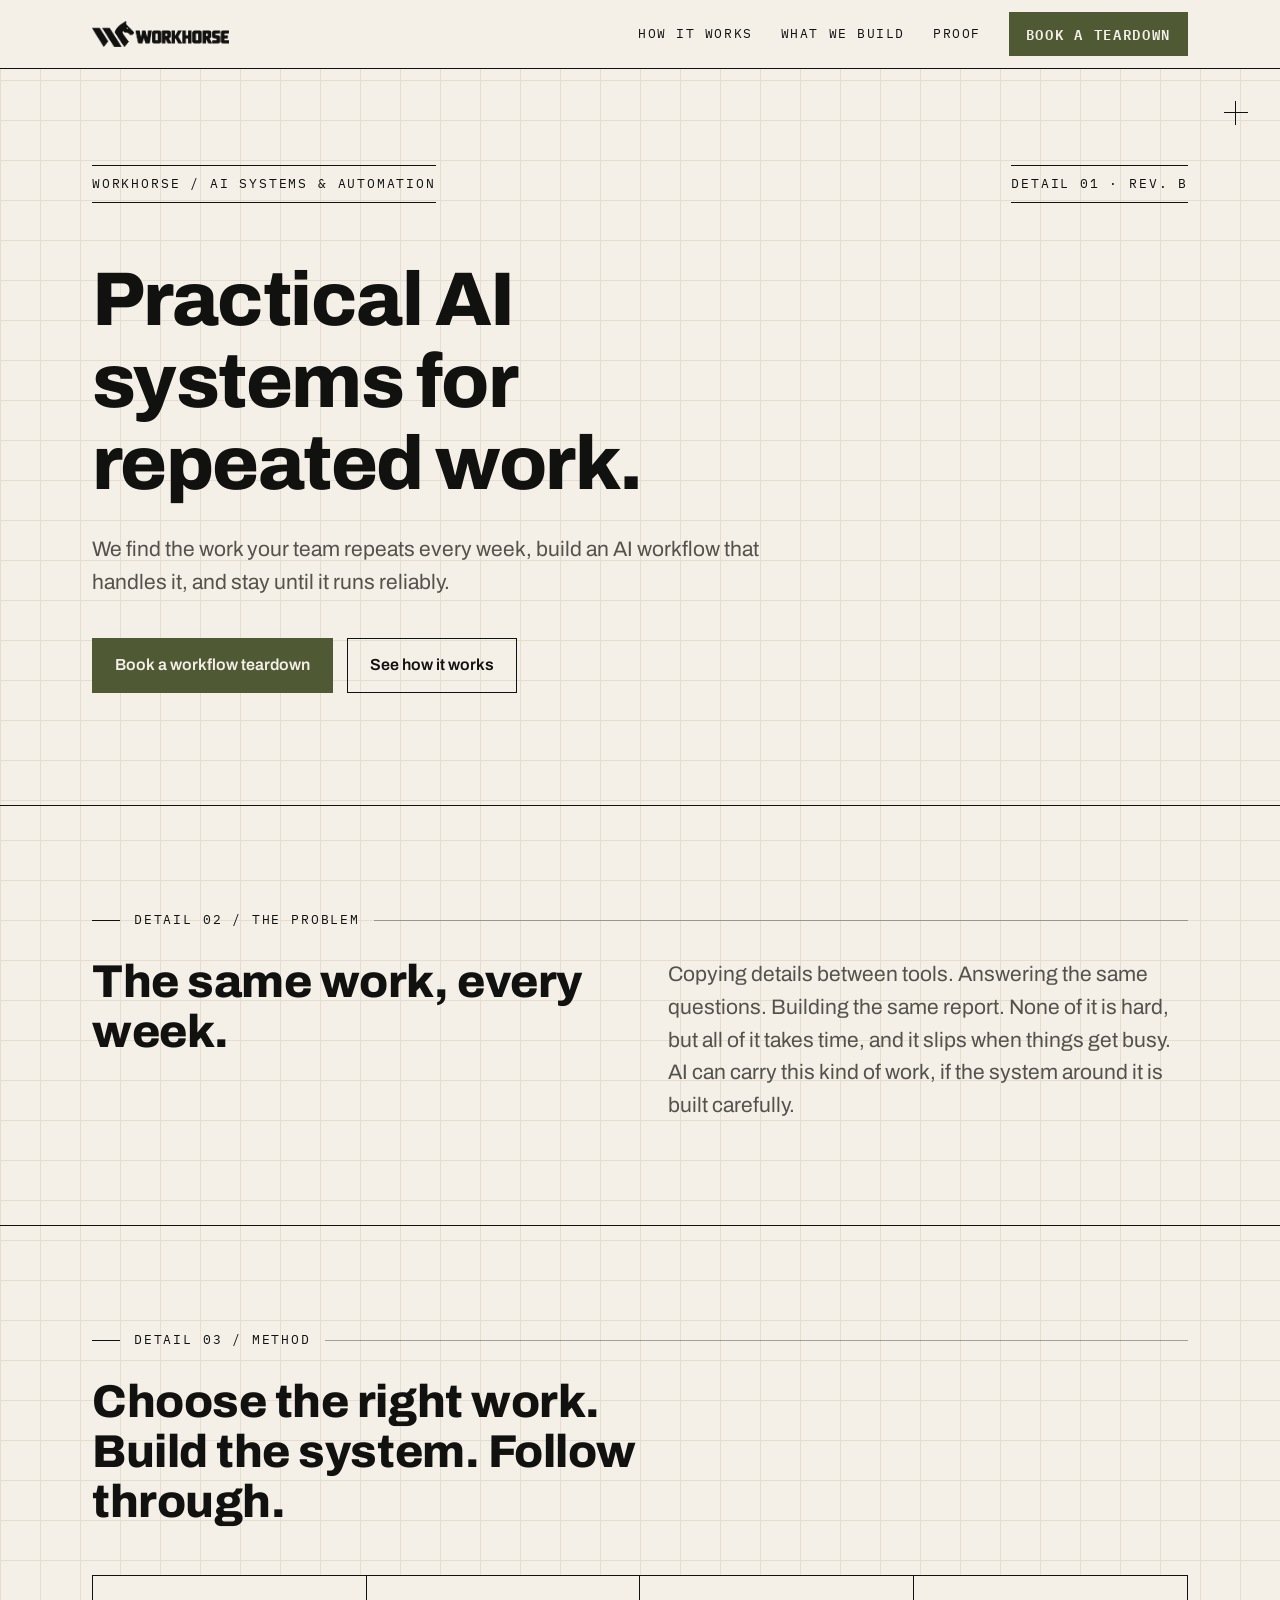
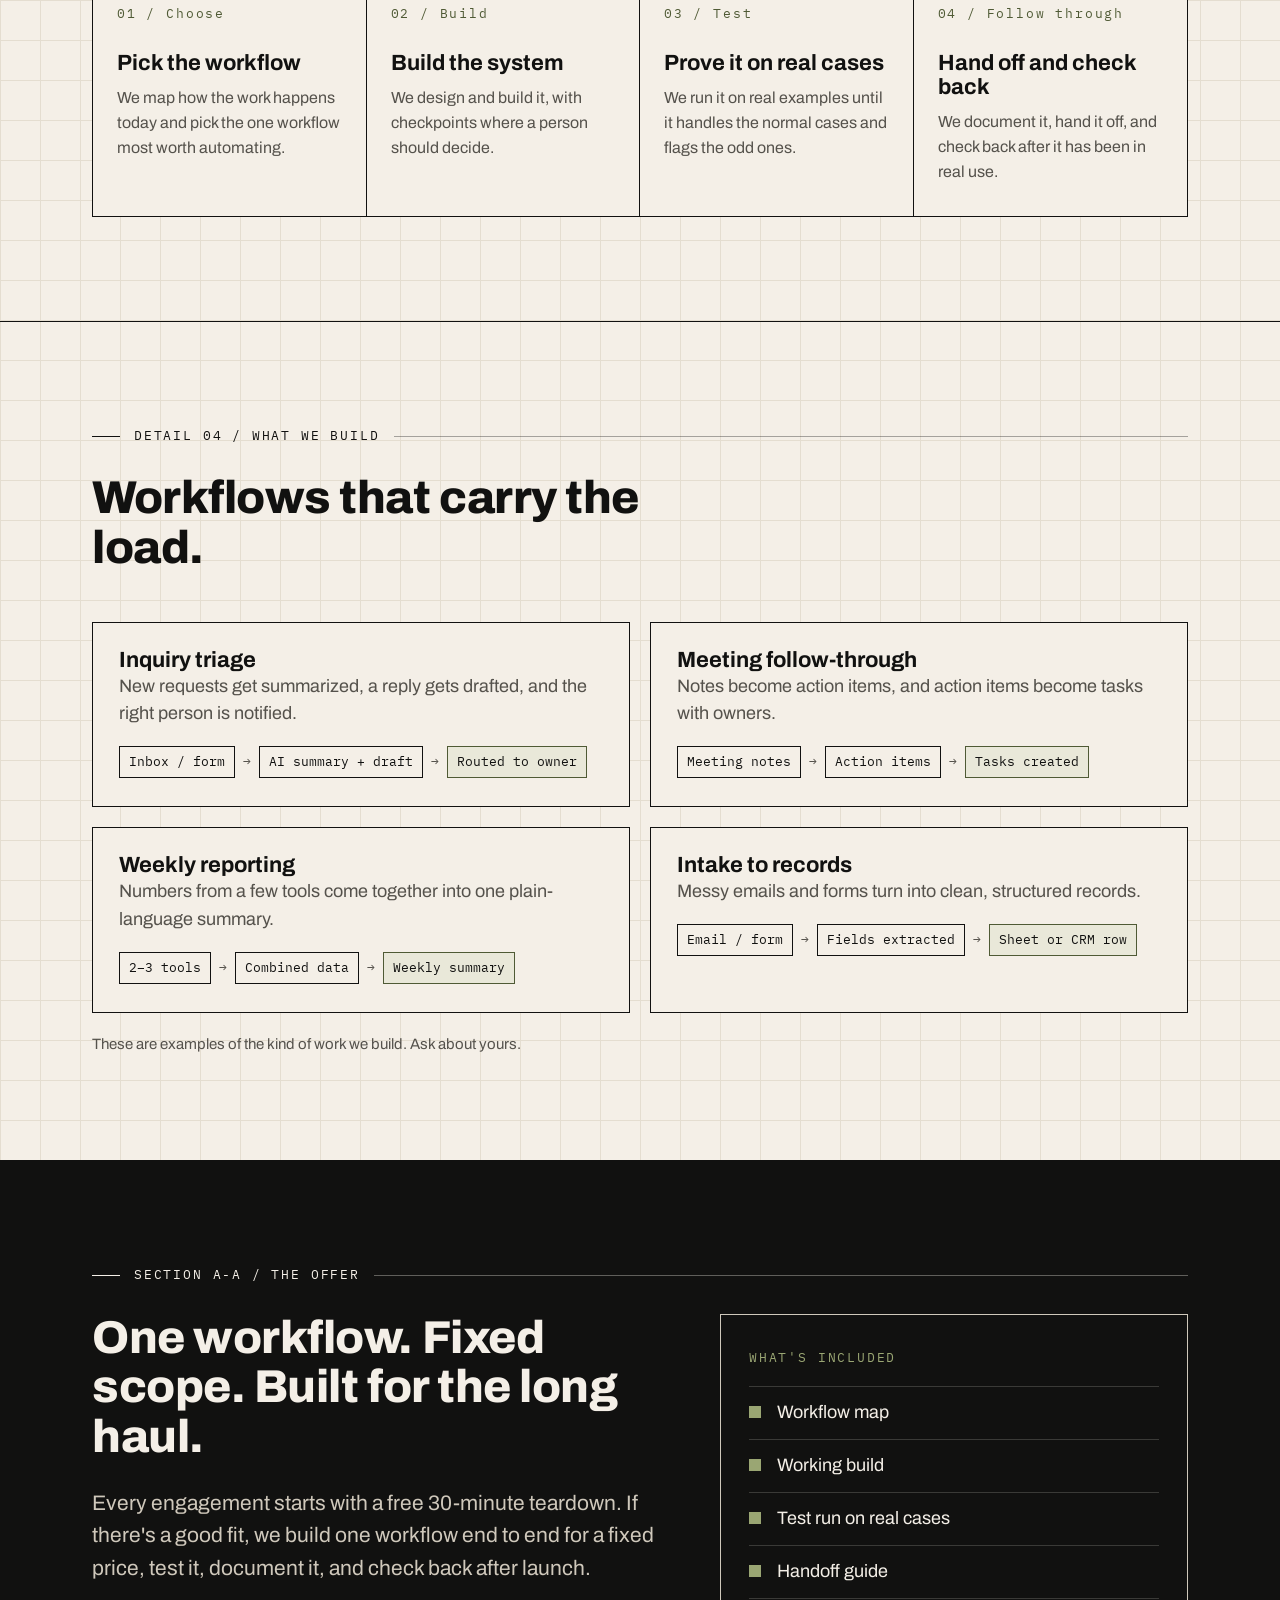
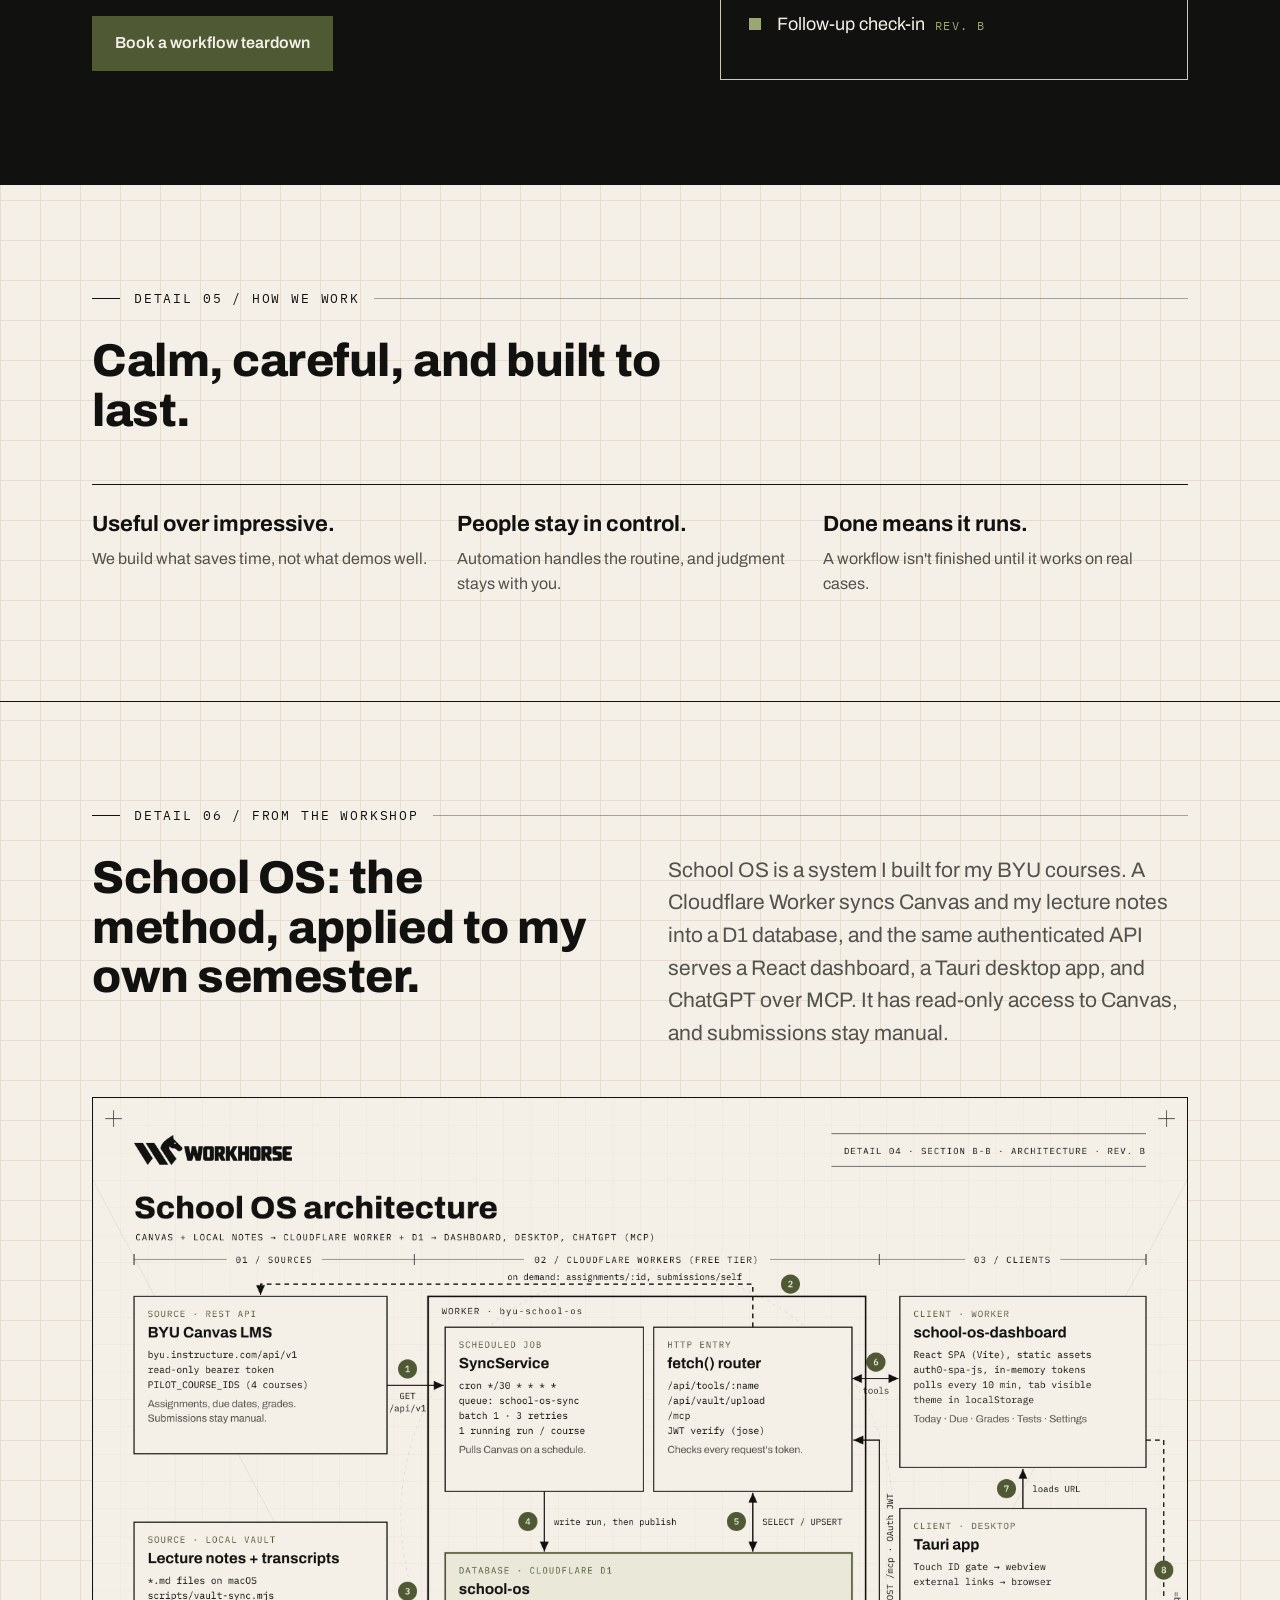
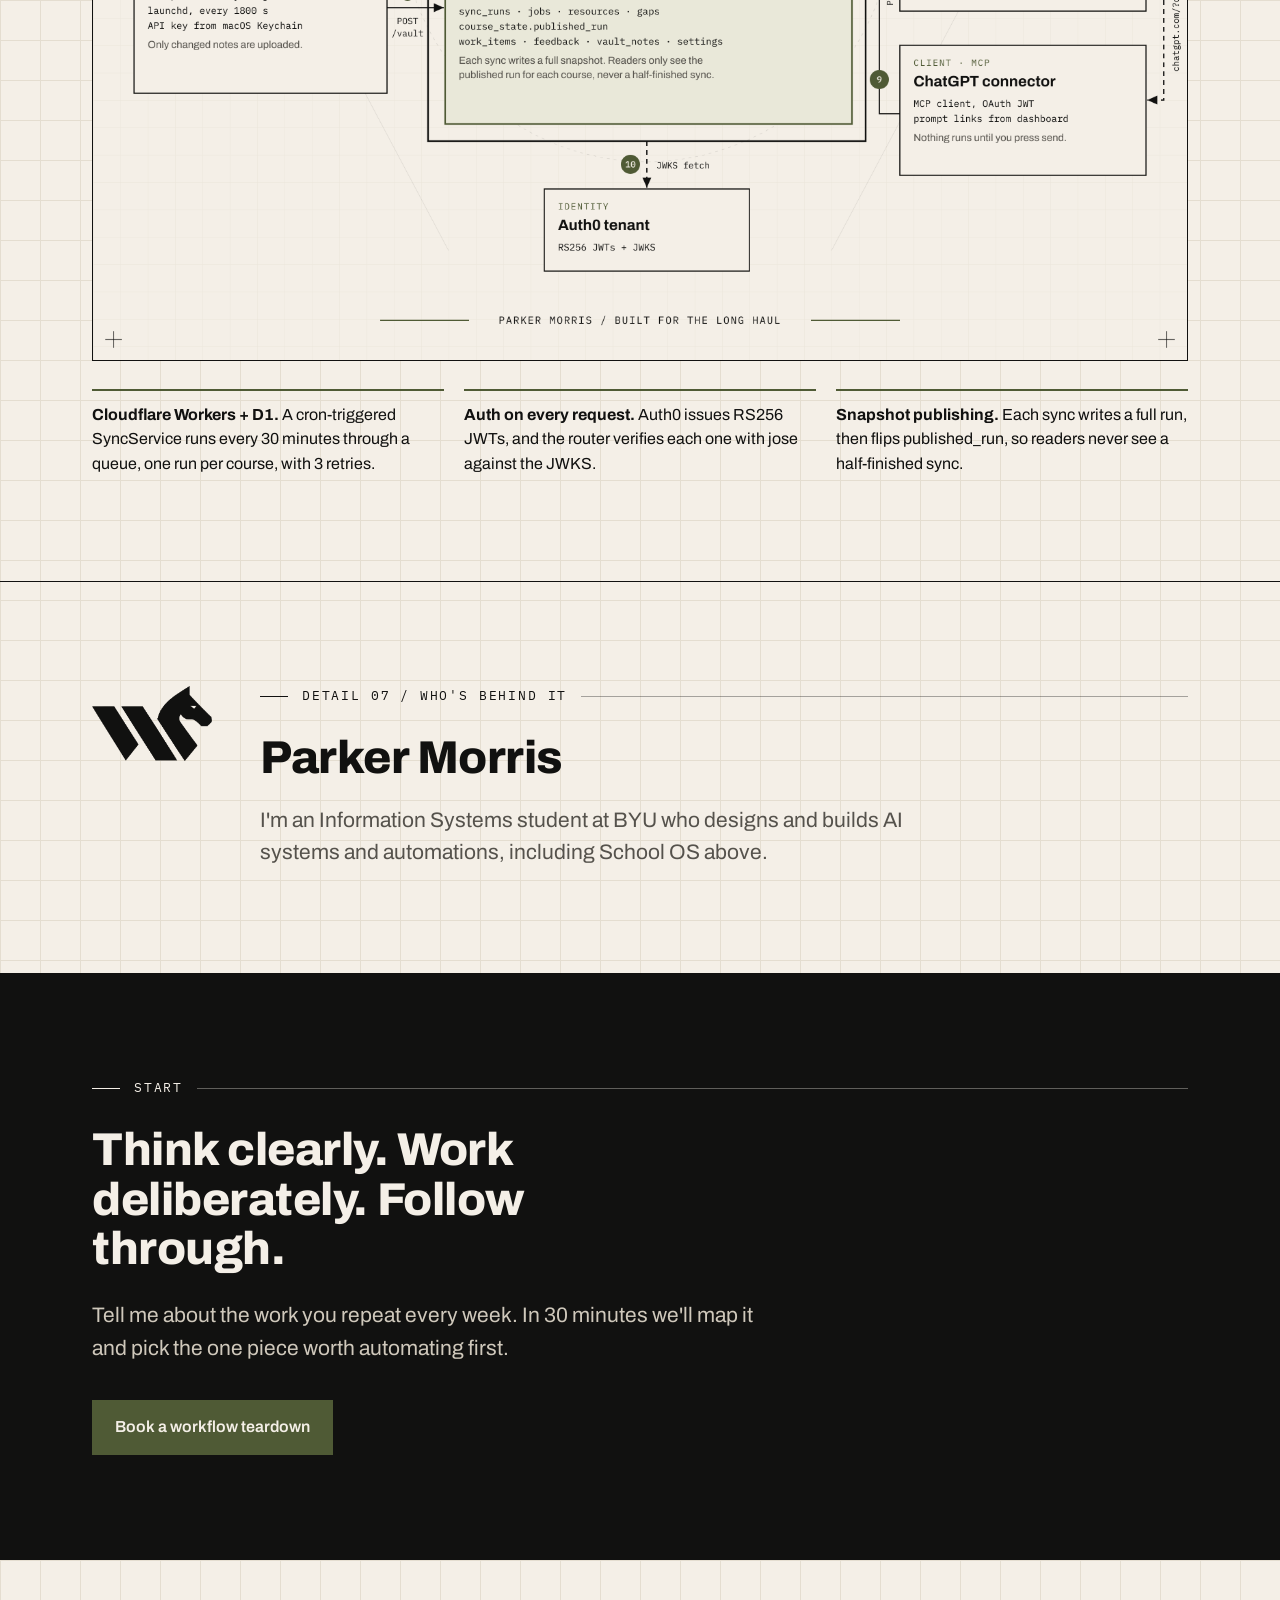
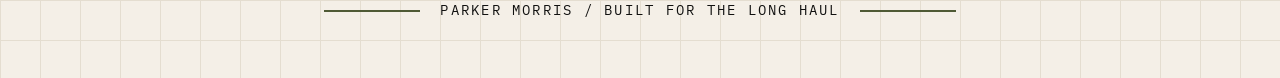
==== index.html @ 2868248e "Add Workhorse site Static landing page with the School OS architecture diagram, logo assets, favicon" ====
<!doctype html>
<html lang="en">
<head>
<meta charset="utf-8">
<meta name="viewport" content="width=device-width, initial-scale=1">
<title>Workhorse · Practical AI systems for repeated work</title>
<link rel="icon" type="image/png" href="favicon.png">
<meta property="og:title" content="Workhorse · Practical AI systems for repeated work">
<meta property="og:description" content="Workhorse designs and builds practical AI workflows that take repeated work off your plate and run reliably.">
<meta property="og:image" content="https://parkermorris11.github.io/workhorse/og-image.png">
<meta name="theme-color" content="#111110">
<meta name="description" content="Workhorse designs and builds practical AI workflows that take repeated work off your plate and run reliably.">
<link rel="preconnect" href="https://fonts.googleapis.com">
<link href="https://fonts.googleapis.com/css2?family=Archivo:wght@400;600;700;800&family=IBM+Plex+Mono:wght@400;500&display=swap" rel="stylesheet">
<style>
:root{
  --ink:#111110; --cream:#F4EFE7; --moss:#4F5A35; --moss-tint:#E9E8D9;
  --muted:#55524C; --line:#D9D1C2; --grid:#E4DDD0;
  --sans:'Archivo','Inter',Arial,sans-serif; --mono:'IBM Plex Mono',ui-monospace,monospace;
}
*{box-sizing:border-box}
html{scroll-behavior:smooth}
body{margin:0;background:var(--cream);color:var(--ink);font-family:var(--sans);font-size:18px;line-height:1.55;
  background-image:linear-gradient(var(--grid) 1px,transparent 1px),linear-gradient(90deg,var(--grid) 1px,transparent 1px);
  background-size:40px 40px}
a{color:inherit}
.wrap{max-width:1160px;margin:0 auto;padding:0 32px}
.label{font-family:var(--mono);font-size:13px;letter-spacing:.14em;text-transform:uppercase}
.label.moss{color:var(--moss)}
h1,h2,h3{margin:0;line-height:1.08}
h1{font-weight:800;font-size:clamp(40px,6.4vw,76px);letter-spacing:-.02em;max-width:14ch}
h2{font-weight:800;font-size:clamp(30px,4vw,46px);letter-spacing:-.01em;max-width:20ch}
h3{font-weight:700;font-size:22px}
p{margin:0}
.lede{font-size:clamp(18px,2vw,21px);color:var(--muted);max-width:56ch}

/* nav */
header.top{position:sticky;top:0;z-index:5;background:var(--cream);border-bottom:1px solid var(--ink)}
header.top .wrap{display:flex;align-items:center;justify-content:space-between;height:68px;gap:16px}
header.top img{height:26px;display:block}
nav{display:flex;gap:28px;align-items:center}
nav a{text-decoration:none;font-family:var(--mono);font-size:13px;letter-spacing:.12em;text-transform:uppercase}
nav a:hover{color:var(--moss)}
.btn{display:inline-block;background:var(--moss);color:var(--cream);text-decoration:none;font-weight:600;font-size:16px;
  padding:14px 22px;border:1px solid var(--moss)}
.btn:hover{background:#3E4728}
.btn.ghost{background:transparent;color:var(--ink);border-color:var(--ink)}
.btn.small{padding:10px 16px;font-size:14px}

/* sections */
section{padding:104px 0;border-bottom:1px solid var(--ink);position:relative}
section.ink{background:var(--ink);color:var(--cream)}
section.ink .lede,section.ink .muted{color:#CFC8BB}
section.ink .label.moss{color:#9AA673}
.dim{display:flex;align-items:center;gap:14px;margin-bottom:28px}
.dim::before{content:"";width:28px;height:1px;background:currentColor}
.dim::after{content:"";flex:1;height:1px;background:currentColor;opacity:.35}
.muted{color:var(--muted)}

/* hero */
.hero{padding:96px 0 112px}
.hero .block{display:flex;justify-content:space-between;gap:24px;margin-bottom:56px}
.hero .tb{border-top:1px solid var(--ink);border-bottom:1px solid var(--ink);padding:8px 0}
.hero .lede{margin:28px 0 40px}
.hero .ctas{display:flex;gap:14px;flex-wrap:wrap}
.cross{position:absolute;width:24px;height:24px}
.cross::before,.cross::after{content:"";position:absolute;background:var(--ink)}
.cross::before{left:11px;top:0;width:1.2px;height:24px}.cross::after{top:11px;left:0;height:1.2px;width:24px}

/* problem */
.two{display:grid;grid-template-columns:1fr 1fr;gap:56px;align-items:start}

/* method */
.steps{display:grid;grid-template-columns:repeat(4,1fr);border:1px solid var(--ink);margin-top:48px;background:var(--cream)}
.step{padding:28px 24px 32px;border-right:1px solid var(--ink)}
.step:last-child{border-right:0}
.step .num{font-family:var(--mono);font-size:13px;color:var(--moss);letter-spacing:.14em;display:block;margin-bottom:28px}
.step h3{margin-bottom:10px}
.step p{color:var(--muted);font-size:16px}

/* builds */
.cards{display:grid;grid-template-columns:repeat(2,1fr);gap:20px;margin-top:48px}
.card{border:1px solid var(--ink);background:var(--cream);padding:26px 26px 28px}
.flow{display:flex;flex-wrap:wrap;align-items:center;gap:8px;margin-top:18px;font-family:var(--mono);font-size:13px}
.flow span{border:1px solid var(--ink);padding:5px 9px}
.flow span.out{border-color:var(--moss);background:var(--moss-tint)}
.flow i{font-style:normal;color:var(--muted)}
.note{margin-top:20px;font-size:15px;color:var(--muted)}

/* offer */
.offer{display:grid;grid-template-columns:1.1fr .9fr;gap:56px;margin-top:8px}
.spec{border:1px solid #CFC8BB;padding:28px}
.spec ul{list-style:none;margin:16px 0 0;padding:0}
.spec li{padding:12px 0 12px 28px;border-top:1px solid #3a3a37;position:relative}
.spec li::before{content:"";position:absolute;left:0;top:19px;width:12px;height:12px;background:#9AA673}
.spec .rev{font-family:var(--mono);font-size:12px;letter-spacing:.12em;color:#9AA673;margin-left:6px}

/* principles */
.prin{display:grid;grid-template-columns:repeat(3,1fr);gap:0;border-top:1px solid var(--ink);margin-top:48px}
.prin div{padding:28px 28px 0 0}
.prin h3{margin-bottom:10px}
.prin p{color:var(--muted);font-size:16px}

/* proof */
.diagram{margin-top:48px;border:1px solid var(--ink);background:var(--cream)}
.diagram img{display:block;width:100%;height:auto}
.facts{display:grid;grid-template-columns:repeat(3,1fr);gap:20px;margin-top:28px}
.facts div{border-top:2px solid var(--moss);padding-top:12px;font-size:16px}

/* about + closing */
.about{display:grid;grid-template-columns:auto 1fr;gap:48px;align-items:start}
.about img{width:120px}
.closing{text-align:left}
.closing .lede{margin:24px 0 36px}
footer{padding:40px 0 56px}
.sig{display:flex;align-items:center;gap:20px;justify-content:center;font-family:var(--mono);font-size:14px;letter-spacing:.16em}
.sig::before,.sig::after{content:"";width:96px;height:2px;background:var(--moss)}

@media (max-width:900px){
  nav a:not(.btn){display:none}
  .two,.offer,.about{grid-template-columns:1fr;gap:32px}
  .steps{grid-template-columns:1fr 1fr}
  .step:nth-child(2){border-right:0}
  .step:nth-child(-n+2){border-bottom:1px solid var(--ink)}
  .cards,.prin,.facts{grid-template-columns:1fr}
  .diagram{overflow-x:auto}.diagram img{min-width:820px}
}
@media (max-width:560px){
  .wrap{padding:0 16px}
  section{padding:72px 0}
  .steps{grid-template-columns:1fr}
  .step{border-right:0;border-bottom:1px solid var(--ink)}
  .step:last-child{border-bottom:0}
  .hero .block{flex-direction:column}
  .sig::before,.sig::after{width:32px}
  .sig{font-size:12px;letter-spacing:.1em}
}
</style>
</head>
<body>

<header class="top">
  <div class="wrap">
    <a href="#top" aria-label="Workhorse home"><img src="workhorse-lockup-ink.png" alt="Workhorse"></a>
    <nav>
      <a href="#method">How it works</a>
      <a href="#builds">What we build</a>
      <a href="#proof">Proof</a>
      <a class="btn small" href="#start">Book a teardown</a>
    </nav>
  </div>
</header>

<main id="top">

<!-- 1. HERO -->
<section class="hero">
  <span class="cross" style="right:32px;top:32px"></span>
  <div class="wrap">
    <div class="block">
      <span class="label tb">Workhorse / AI systems &amp; automation</span>
      <span class="label tb">Detail 01 · Rev. B</span>
    </div>
    <h1>Practical AI systems for repeated work.</h1>
    <p class="lede">We find the work your team repeats every week, build an AI workflow that handles it, and stay until it runs reliably.</p>
    <div class="ctas">
      <a class="btn" href="#start">Book a workflow teardown</a>
      <a class="btn ghost" href="#method">See how it works</a>
    </div>
  </div>
</section>

<!-- 2. PROBLEM -->
<section>
  <div class="wrap">
    <div class="dim label">Detail 02 / The problem</div>
    <div class="two">
      <h2>The same work, every week.</h2>
      <p class="lede">Copying details between tools. Answering the same questions. Building the same report. None of it is hard, but all of it takes time, and it slips when things get busy. AI can carry this kind of work, if the system around it is built carefully.</p>
    </div>
  </div>
</section>

<!-- 3. METHOD -->
<section id="method">
  <div class="wrap">
    <div class="dim label">Detail 03 / Method</div>
    <h2>Choose the right work. Build the system. Follow through.</h2>
    <div class="steps">
      <div class="step"><span class="num">01 / Choose</span><h3>Pick the workflow</h3><p>We map how the work happens today and pick the one workflow most worth automating.</p></div>
      <div class="step"><span class="num">02 / Build</span><h3>Build the system</h3><p>We design and build it, with checkpoints where a person should decide.</p></div>
      <div class="step"><span class="num">03 / Test</span><h3>Prove it on real cases</h3><p>We run it on real examples until it handles the normal cases and flags the odd ones.</p></div>
      <div class="step"><span class="num">04 / Follow through</span><h3>Hand off and check back</h3><p>We document it, hand it off, and check back after it has been in real use.</p></div>
    </div>
  </div>
</section>

<!-- 4. WHAT WE BUILD -->
<section id="builds">
  <div class="wrap">
    <div class="dim label">Detail 04 / What we build</div>
    <h2>Workflows that carry the load.</h2>
    <div class="cards">
      <div class="card"><h3>Inquiry triage</h3><p class="muted">New requests get summarized, a reply gets drafted, and the right person is notified.</p>
        <div class="flow"><span>Inbox / form</span><i>→</i><span>AI summary + draft</span><i>→</i><span class="out">Routed to owner</span></div></div>
      <div class="card"><h3>Meeting follow-through</h3><p class="muted">Notes become action items, and action items become tasks with owners.</p>
        <div class="flow"><span>Meeting notes</span><i>→</i><span>Action items</span><i>→</i><span class="out">Tasks created</span></div></div>
      <div class="card"><h3>Weekly reporting</h3><p class="muted">Numbers from a few tools come together into one plain-language summary.</p>
        <div class="flow"><span>2–3 tools</span><i>→</i><span>Combined data</span><i>→</i><span class="out">Weekly summary</span></div></div>
      <div class="card"><h3>Intake to records</h3><p class="muted">Messy emails and forms turn into clean, structured records.</p>
        <div class="flow"><span>Email / form</span><i>→</i><span>Fields extracted</span><i>→</i><span class="out">Sheet or CRM row</span></div></div>
    </div>
    <p class="note" style="margin-top:20px">These are examples of the kind of work we build. Ask about yours.</p>
  </div>
</section>

<!-- 5. OFFER -->
<section class="ink" id="offer">
  <div class="wrap">
    <div class="dim label">Section A-A / The offer</div>
    <div class="offer">
      <div>
        <h2>One workflow. Fixed scope. Built for the long haul.</h2>
        <p class="lede" style="margin:24px 0 32px">Every engagement starts with a free 30-minute teardown. If there's a good fit, we build one workflow end to end for a fixed price, test it, document it, and check back after launch.</p>
        <a class="btn" href="#start">Book a workflow teardown</a>
      </div>
      <div class="spec">
        <span class="label moss">What's included</span>
        <ul>
          <li>Workflow map</li>
          <li>Working build</li>
          <li>Test run on real cases</li>
          <li>Handoff guide</li>
          <li>Follow-up check-in <span class="rev">REV. B</span></li>
        </ul>
      </div>
    </div>
  </div>
</section>

<!-- 6. PRINCIPLES -->
<section>
  <div class="wrap">
    <div class="dim label">Detail 05 / How we work</div>
    <h2>Calm, careful, and built to last.</h2>
    <div class="prin">
      <div><h3>Useful over impressive.</h3><p>We build what saves time, not what demos well.</p></div>
      <div><h3>People stay in control.</h3><p>Automation handles the routine, and judgment stays with you.</p></div>
      <div><h3>Done means it runs.</h3><p>A workflow isn't finished until it works on real cases.</p></div>
    </div>
  </div>
</section>

<!-- 7. PROOF: SCHOOL OS -->
<section id="proof">
  <div class="wrap">
    <div class="dim label">Detail 06 / From the workshop</div>
    <div class="two">
      <h2>School OS: the method, applied to my own semester.</h2>
      <p class="lede">School OS is a system I built for my BYU courses. A Cloudflare Worker syncs Canvas and my lecture notes into a D1 database, and the same authenticated API serves a React dashboard, a Tauri desktop app, and ChatGPT over MCP. It has read-only access to Canvas, and submissions stay manual.</p>
    </div>
    <figure class="diagram" style="margin-left:0;margin-right:0">
      <a href="school-os-architecture.png" target="_blank" rel="noopener"><img src="school-os-architecture.png" alt="School OS architecture: BYU Canvas and a local notes vault feed a Cloudflare Worker (SyncService on a 30-minute cron and queue, a JWT-verified fetch router) backed by a D1 database. A dashboard Worker, a Tauri desktop app, and ChatGPT over MCP read from it, with Auth0 issuing RS256 tokens."></a>
    </figure>
    <div class="facts">
      <div><b>Cloudflare Workers + D1.</b> A cron-triggered SyncService runs every 30 minutes through a queue, one run per course, with 3 retries.</div>
      <div><b>Auth on every request.</b> Auth0 issues RS256 JWTs, and the router verifies each one with jose against the JWKS.</div>
      <div><b>Snapshot publishing.</b> Each sync writes a full run, then flips published_run, so readers never see a half-finished sync.</div>
    </div>
  </div>
</section>

<!-- 8. ABOUT -->
<section>
  <div class="wrap about">
    <img src="workhorse-mark-ink.png" alt="">
    <div>
      <!-- Draft: rewrite in your own words. Only add experience you can back up. -->
      <div class="dim label">Detail 07 / Who's behind it</div>
      <h2 style="margin-bottom:20px">Parker Morris</h2>
      <p class="lede">I'm an Information Systems student at BYU who designs and builds AI systems and automations, including School OS above.</p>
    </div>
  </div>
</section>

<!-- 9. CLOSING -->
<section class="ink closing" id="start">
  <div class="wrap">
    <div class="dim label">Start</div>
    <h2>Think clearly. Work deliberately. Follow through.</h2>
    <p class="lede">Tell me about the work you repeat every week. In 30 minutes we'll map it and pick the one piece worth automating first.</p>
    <!-- Replace href with your booking link (Calendly, Cal.com) or a mailto: address. -->
    <a class="btn" href="#">Book a workflow teardown</a>
  </div>
</section>

</main>

<footer>
  <div class="wrap"><p class="sig">PARKER MORRIS / BUILT FOR THE LONG HAUL</p></div>
</footer>

</body>
</html>
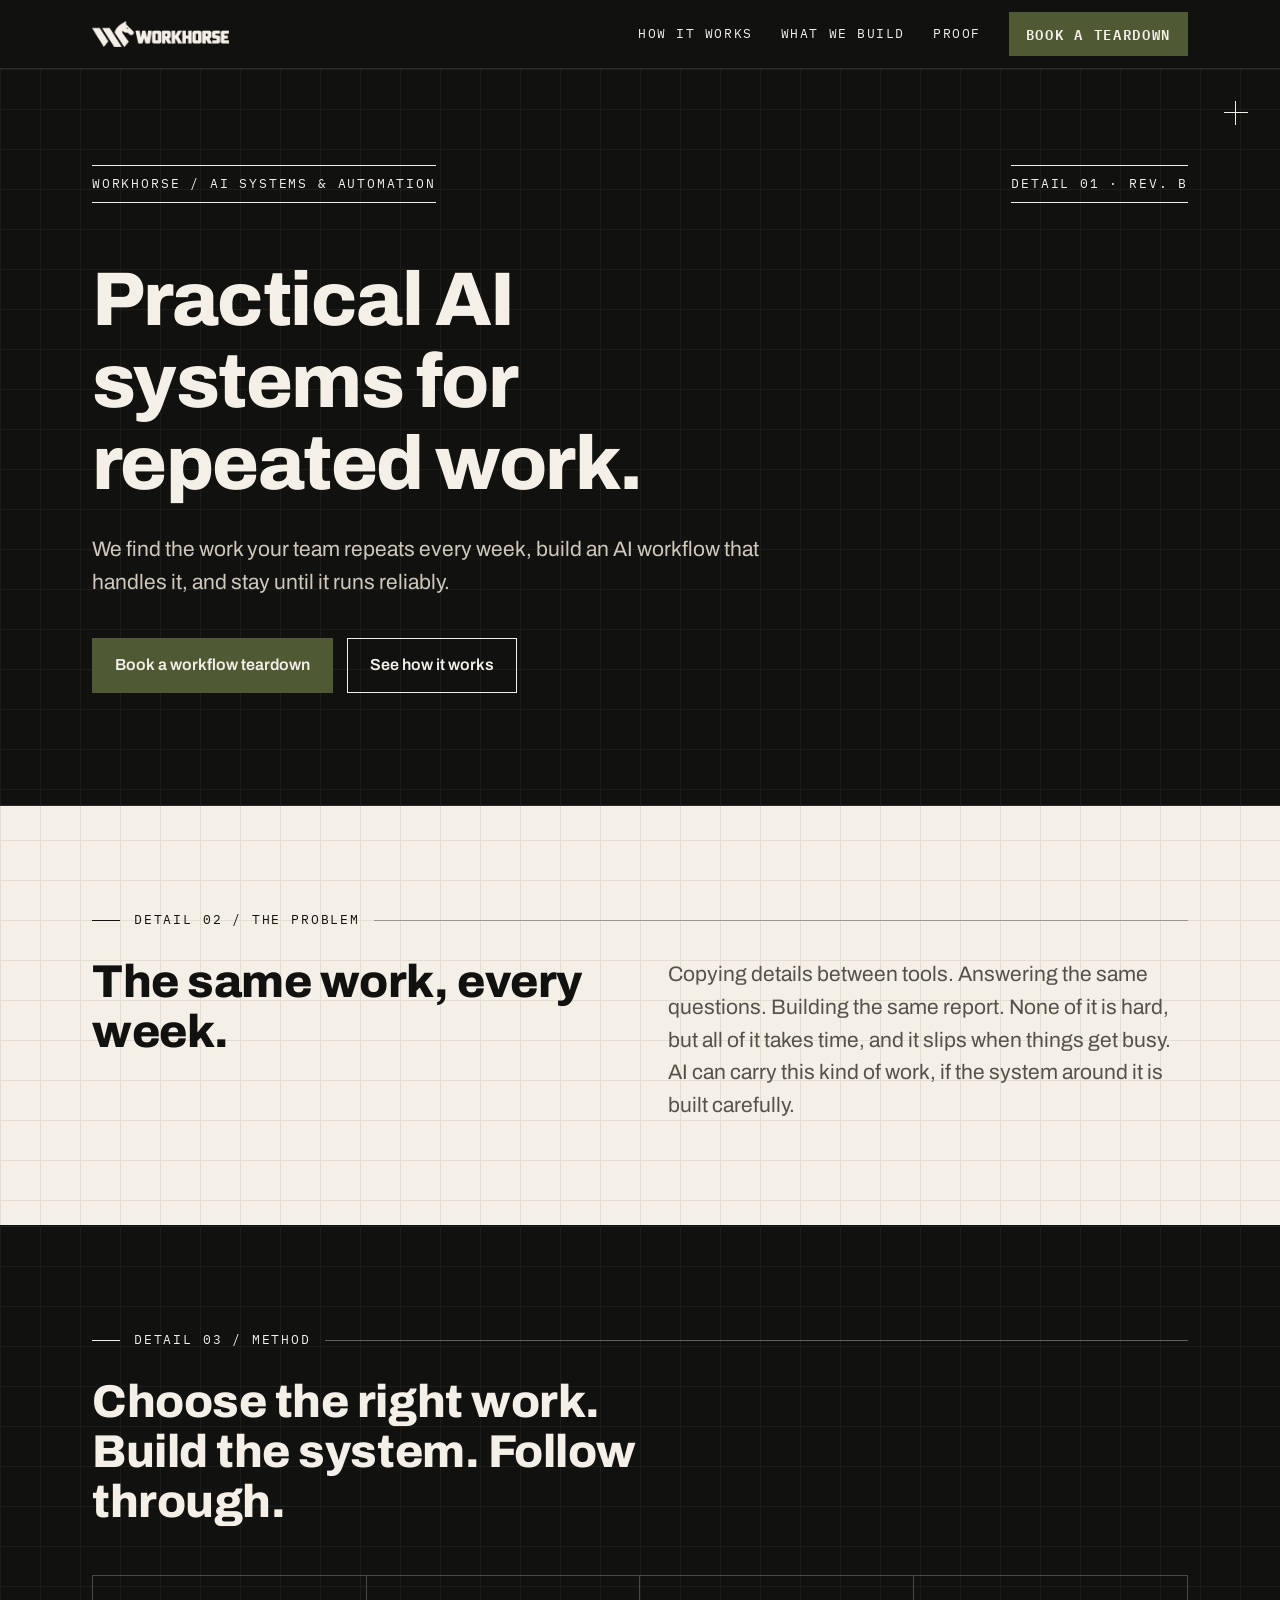
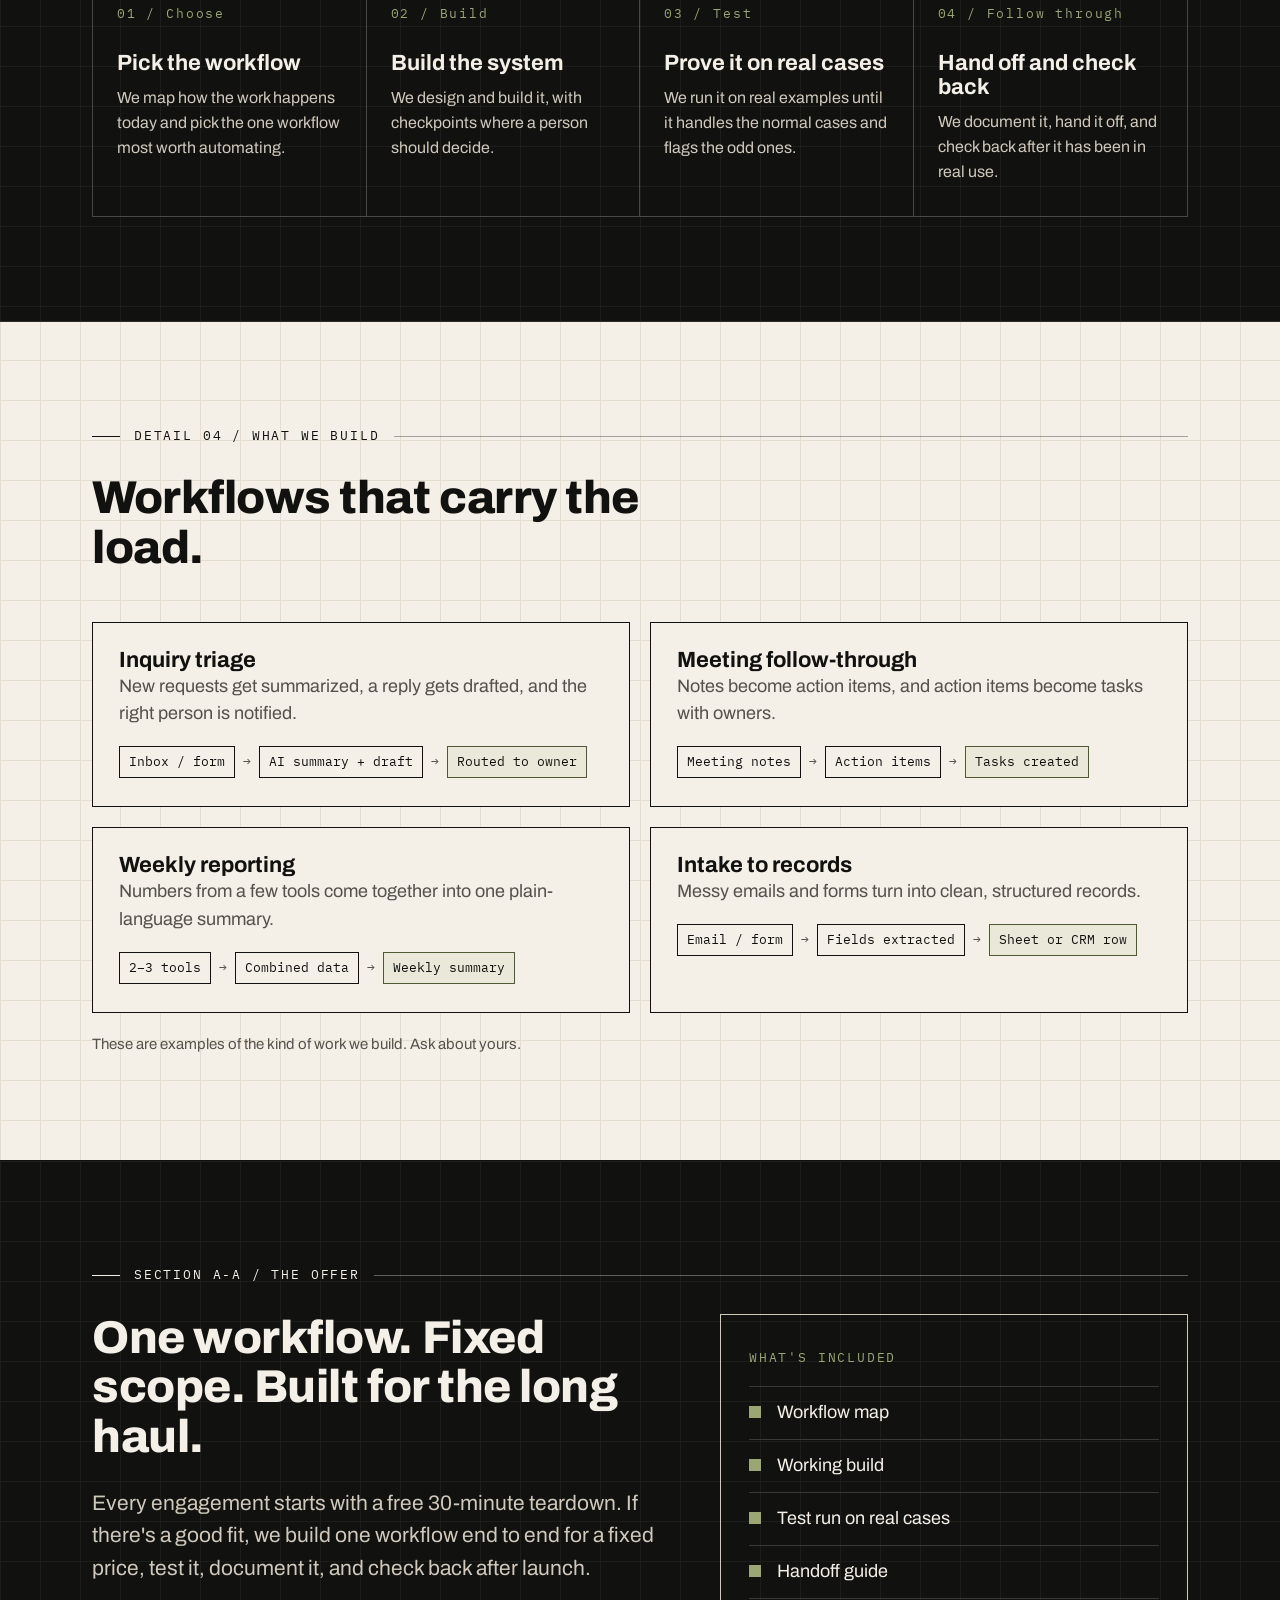
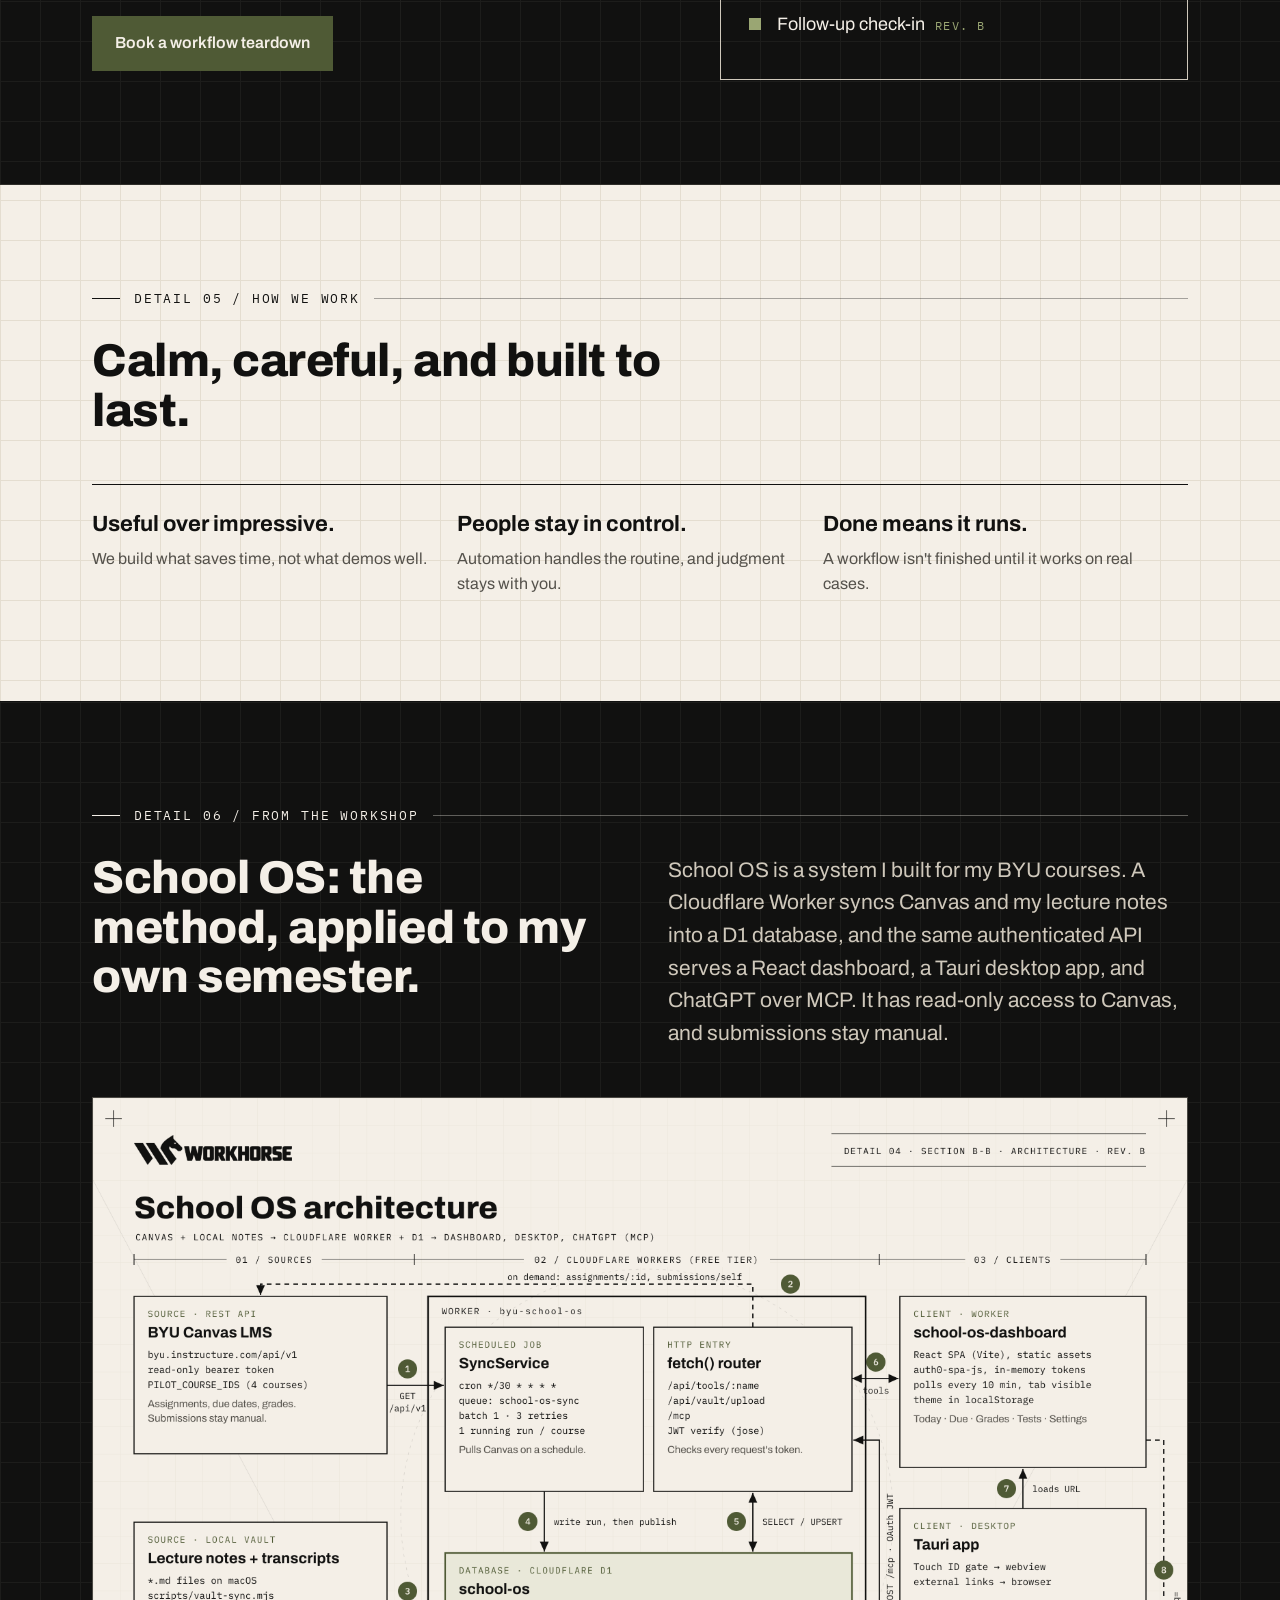
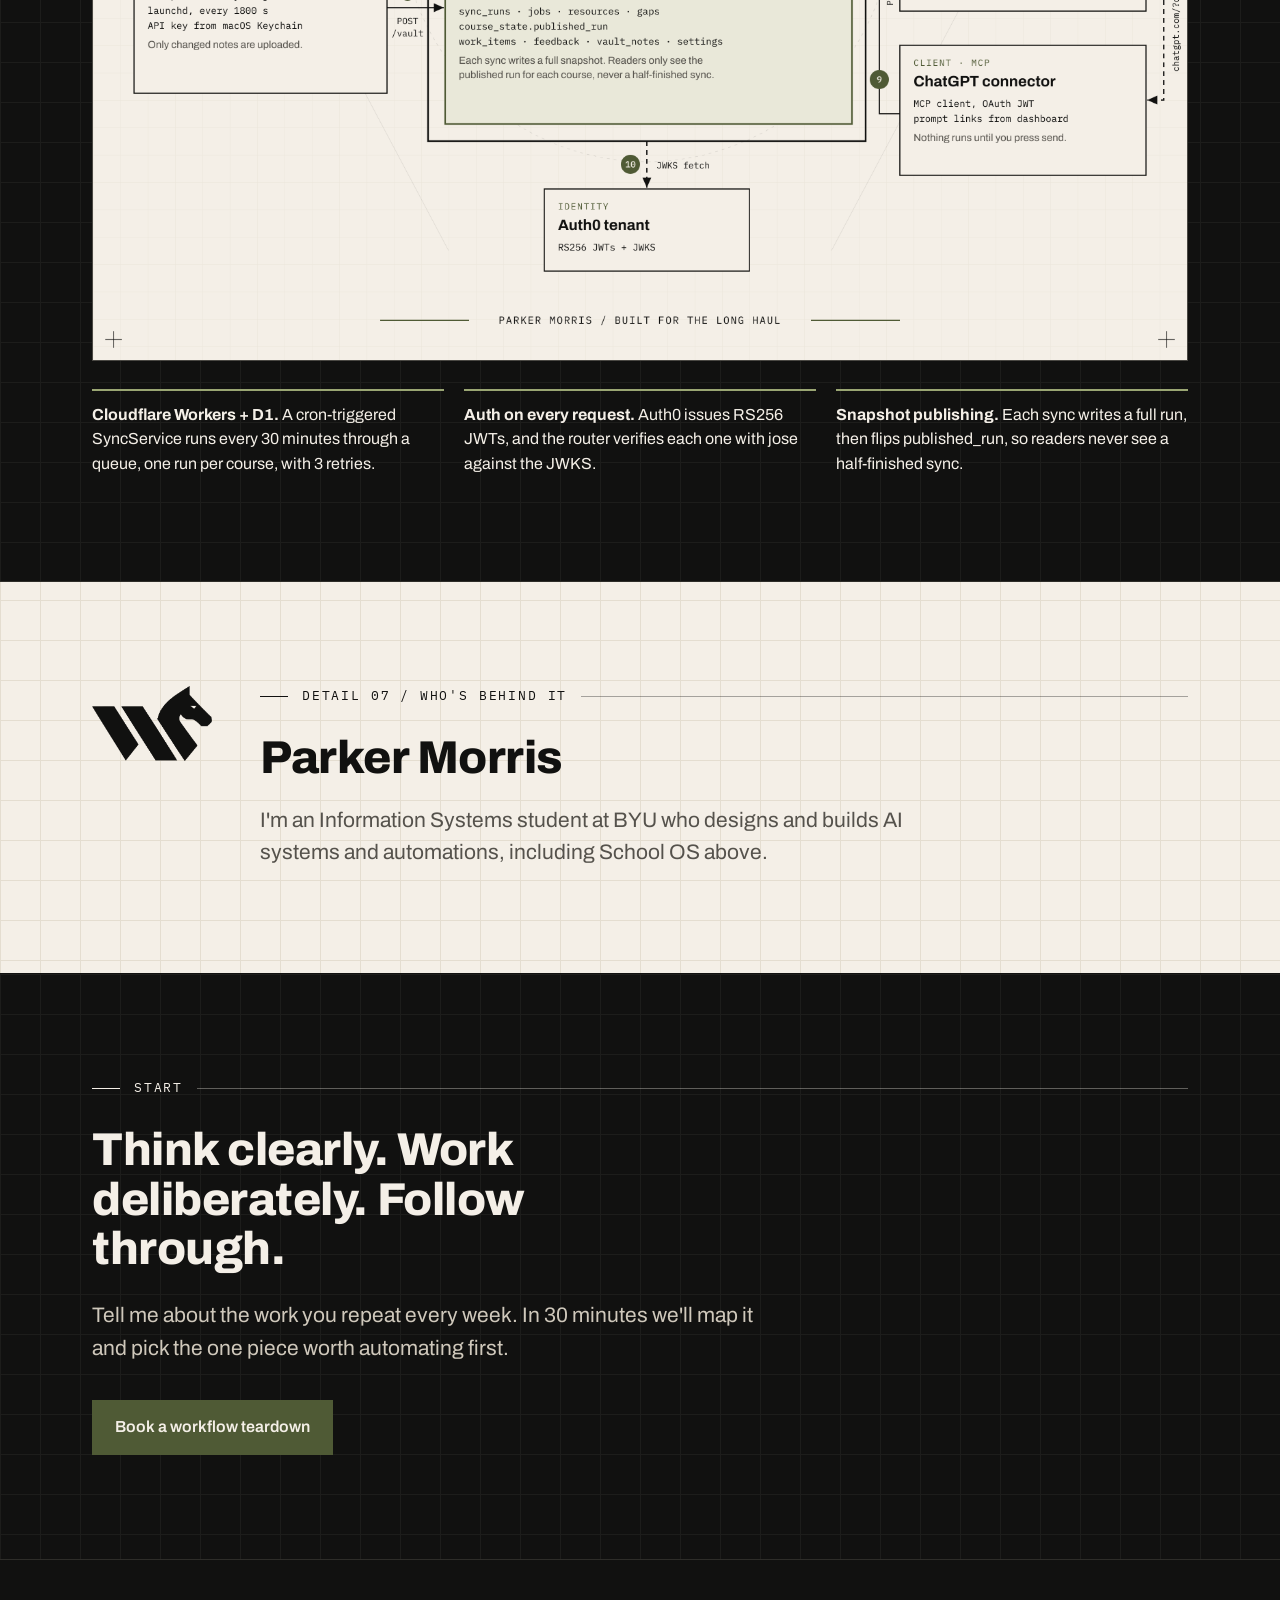
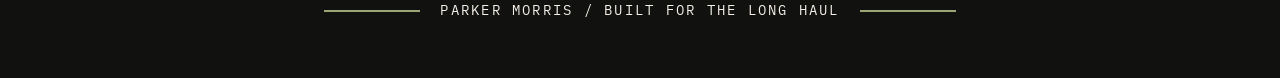
==== commit 5088744c: "Use more black: ink header, hero, method, proof, and footer Alternates ink and cream sections down t" ====
--- a/index.html
+++ b/index.html
@@ -35,12 +35,12 @@
 .lede{font-size:clamp(18px,2vw,21px);color:var(--muted);max-width:56ch}
 
 /* nav */
-header.top{position:sticky;top:0;z-index:5;background:var(--cream);border-bottom:1px solid var(--ink)}
+header.top{position:sticky;top:0;z-index:5;background:var(--ink);color:var(--cream);border-bottom:1px solid #2E2D29}
 header.top .wrap{display:flex;align-items:center;justify-content:space-between;height:68px;gap:16px}
 header.top img{height:26px;display:block}
 nav{display:flex;gap:28px;align-items:center}
 nav a{text-decoration:none;font-family:var(--mono);font-size:13px;letter-spacing:.12em;text-transform:uppercase}
-nav a:hover{color:var(--moss)}
+nav a:hover{color:#9AA673}
 .btn{display:inline-block;background:var(--moss);color:var(--cream);text-decoration:none;font-weight:600;font-size:16px;
   padding:14px 22px;border:1px solid var(--moss)}
 .btn:hover{background:#3E4728}
@@ -49,7 +49,17 @@
 
 /* sections */
 section{padding:104px 0;border-bottom:1px solid var(--ink);position:relative}
-section.ink{background:var(--ink);color:var(--cream)}
+section.ink{background-color:var(--ink);color:var(--cream);border-bottom-color:#2E2D29;
+  background-image:linear-gradient(#1D1D1B 1px,transparent 1px),linear-gradient(90deg,#1D1D1B 1px,transparent 1px);background-size:40px 40px}
+section.ink .btn.ghost{color:var(--cream);border-color:var(--cream)}
+section.ink .cross::before,section.ink .cross::after{background:var(--cream)}
+section.ink .tb{border-color:var(--cream)}
+section.ink .steps{background:transparent;border-color:#4A4843}
+section.ink .step{border-color:#4A4843}
+section.ink .step p{color:#CFC8BB}
+section.ink .step .num{color:#9AA673}
+section.ink .diagram{border-color:#4A4843}
+section.ink .facts div{border-top-color:#9AA673}
 section.ink .lede,section.ink .muted{color:#CFC8BB}
 section.ink .label.moss{color:#9AA673}
 .dim{display:flex;align-items:center;gap:14px;margin-bottom:28px}
@@ -112,9 +122,9 @@
 .about img{width:120px}
 .closing{text-align:left}
 .closing .lede{margin:24px 0 36px}
-footer{padding:40px 0 56px}
+footer{padding:40px 0 56px;background:var(--ink);color:var(--cream)}
 .sig{display:flex;align-items:center;gap:20px;justify-content:center;font-family:var(--mono);font-size:14px;letter-spacing:.16em}
-.sig::before,.sig::after{content:"";width:96px;height:2px;background:var(--moss)}
+.sig::before,.sig::after{content:"";width:96px;height:2px;background:#9AA673}
 
 @media (max-width:900px){
   nav a:not(.btn){display:none}
@@ -141,7 +151,7 @@
 
 <header class="top">
   <div class="wrap">
-    <a href="#top" aria-label="Workhorse home"><img src="workhorse-lockup-ink.png" alt="Workhorse"></a>
+    <a href="#top" aria-label="Workhorse home"><img src="workhorse-lockup-cream.png" alt="Workhorse"></a>
     <nav>
       <a href="#method">How it works</a>
       <a href="#builds">What we build</a>
@@ -154,7 +164,7 @@
 <main id="top">
 
 <!-- 1. HERO -->
-<section class="hero">
+<section class="hero ink">
   <span class="cross" style="right:32px;top:32px"></span>
   <div class="wrap">
     <div class="block">
@@ -182,7 +192,7 @@
 </section>
 
 <!-- 3. METHOD -->
-<section id="method">
+<section class="ink" id="method">
   <div class="wrap">
     <div class="dim label">Detail 03 / Method</div>
     <h2>Choose the right work. Build the system. Follow through.</h2>
@@ -252,7 +262,7 @@
 </section>
 
 <!-- 7. PROOF: SCHOOL OS -->
-<section id="proof">
+<section class="ink" id="proof">
   <div class="wrap">
     <div class="dim label">Detail 06 / From the workshop</div>
     <div class="two">
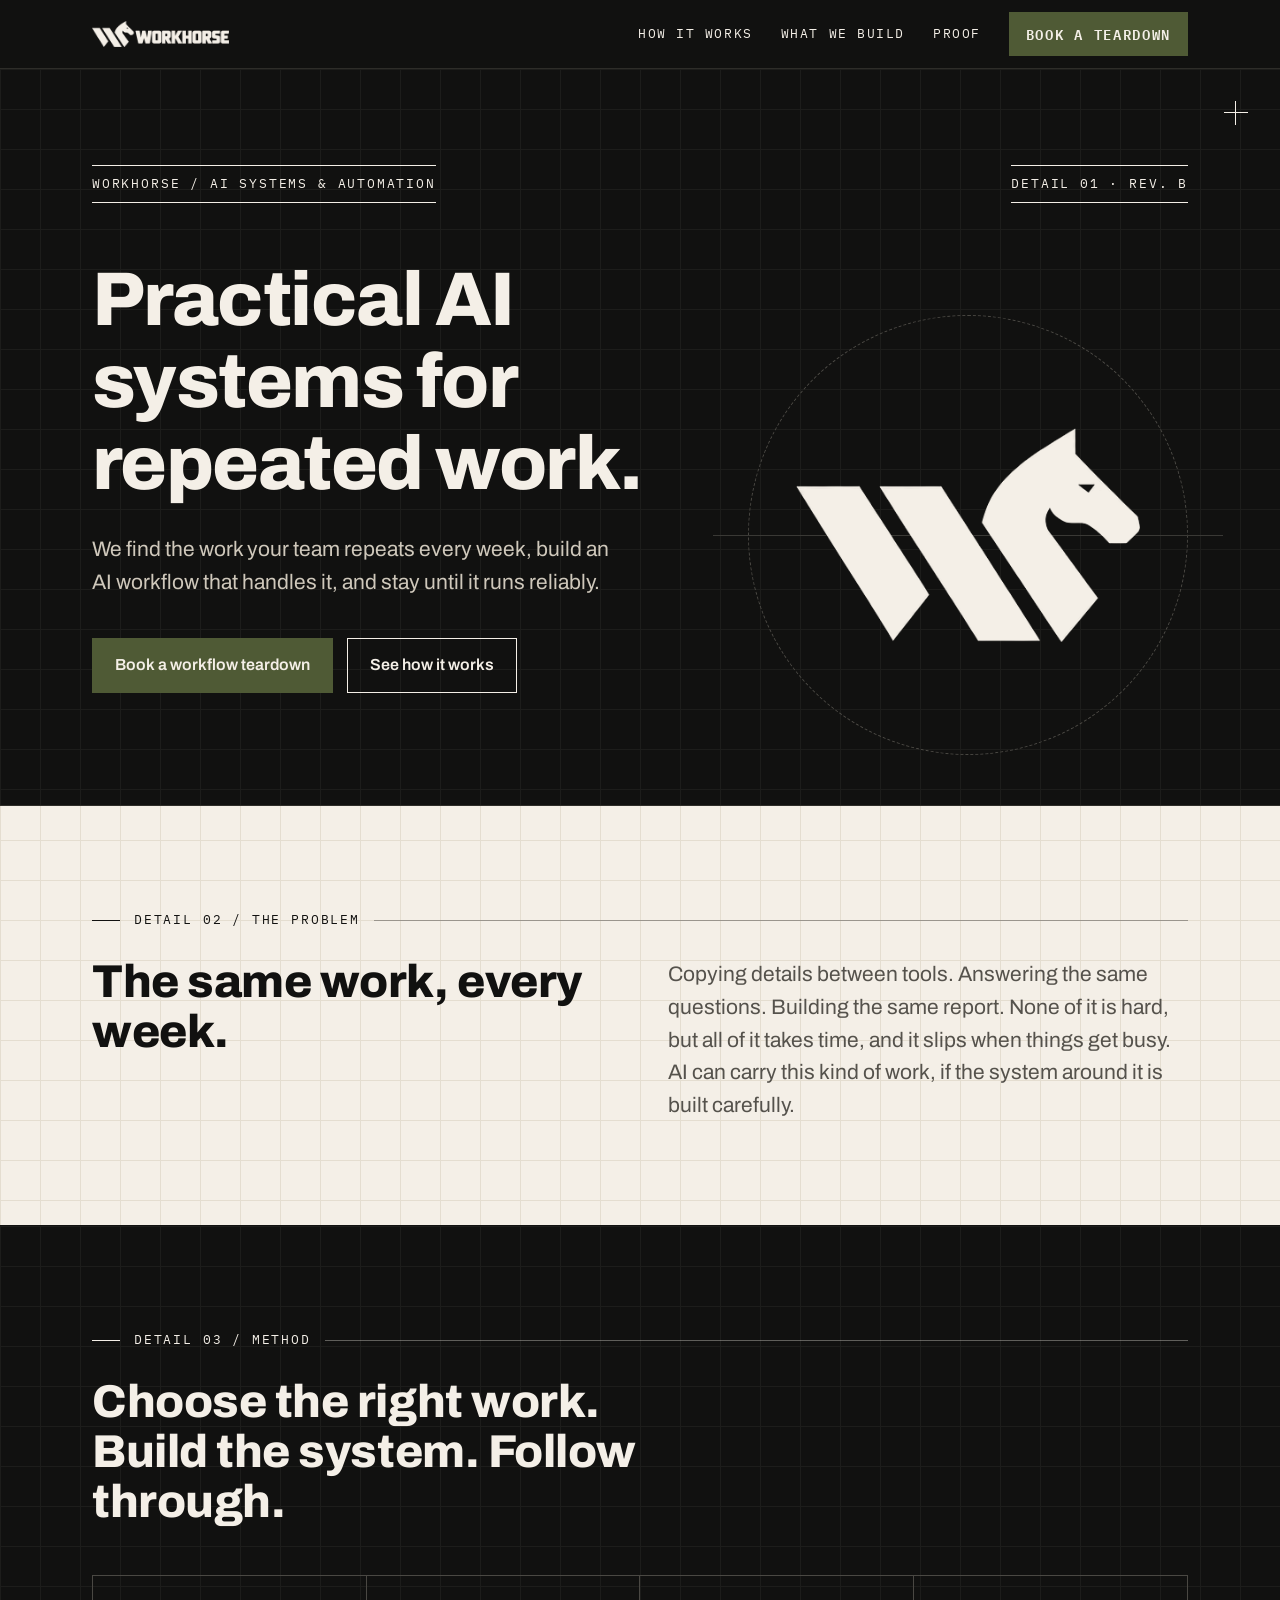
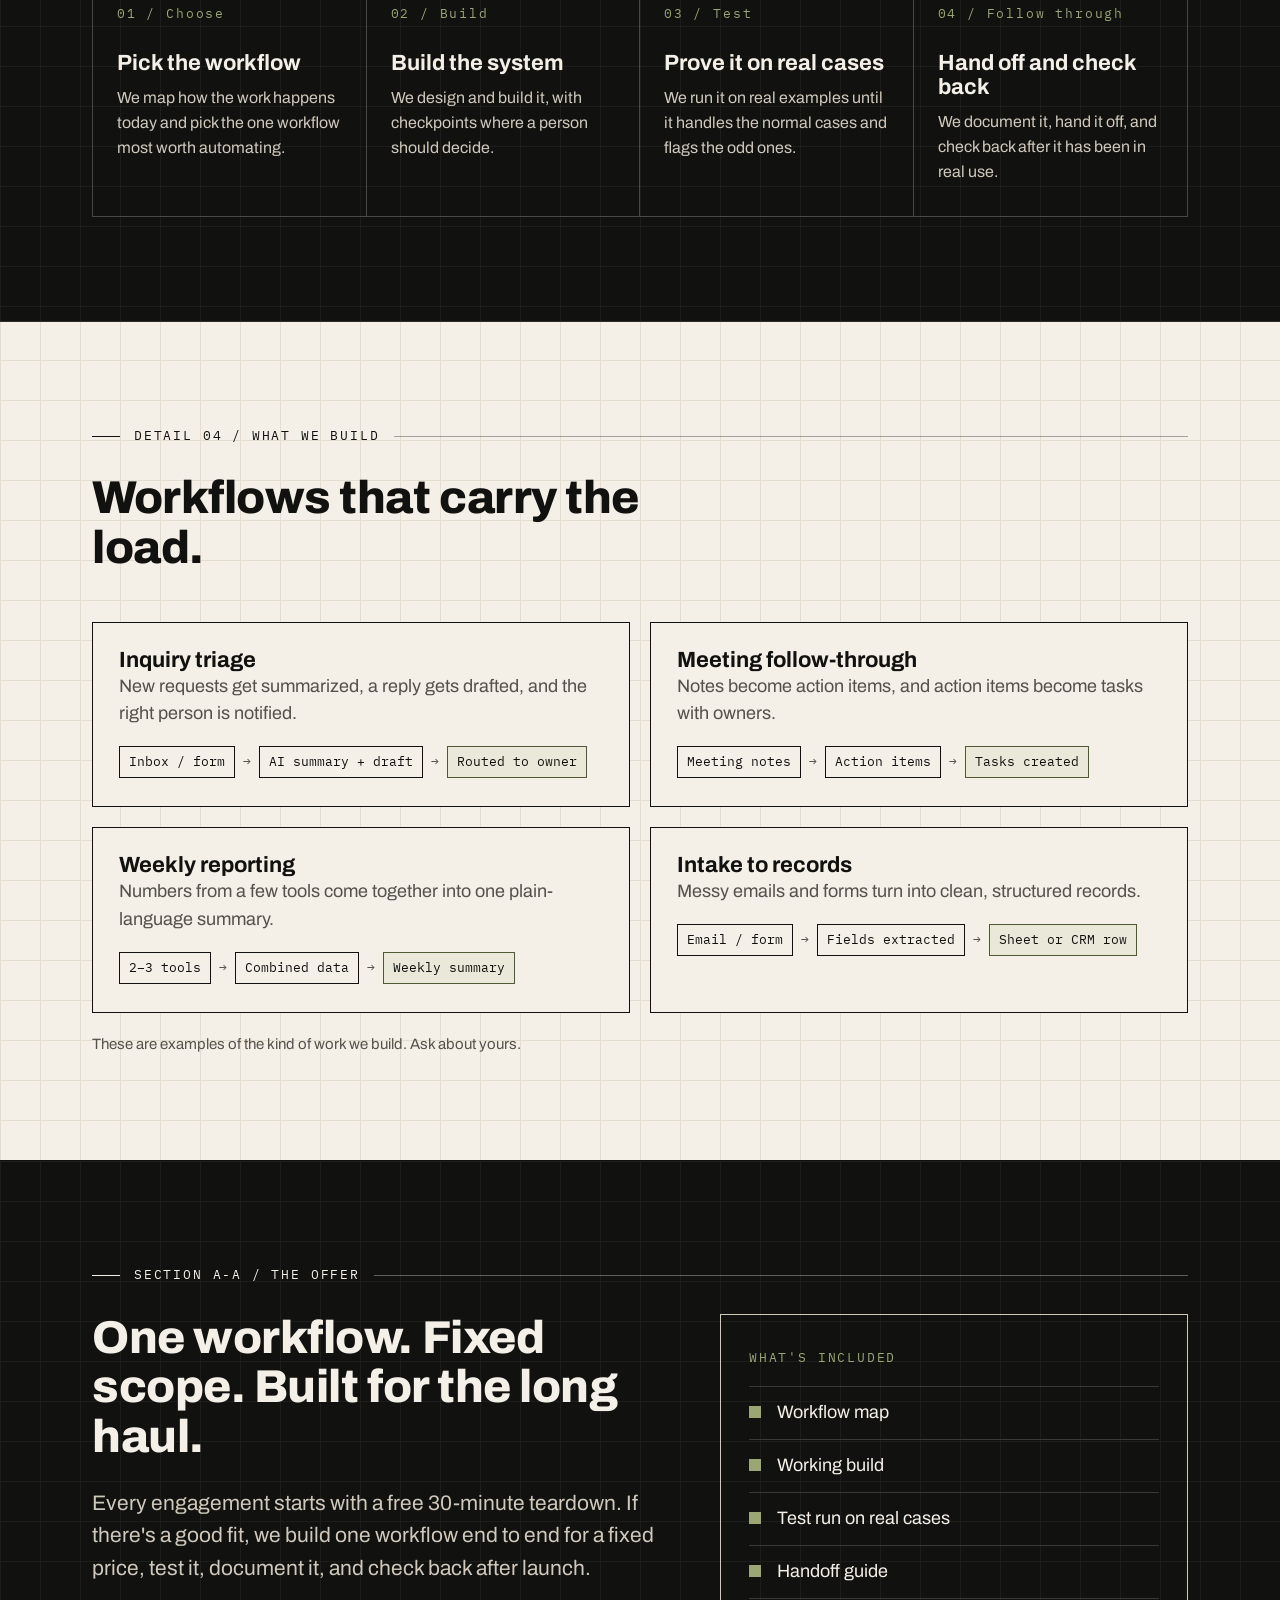
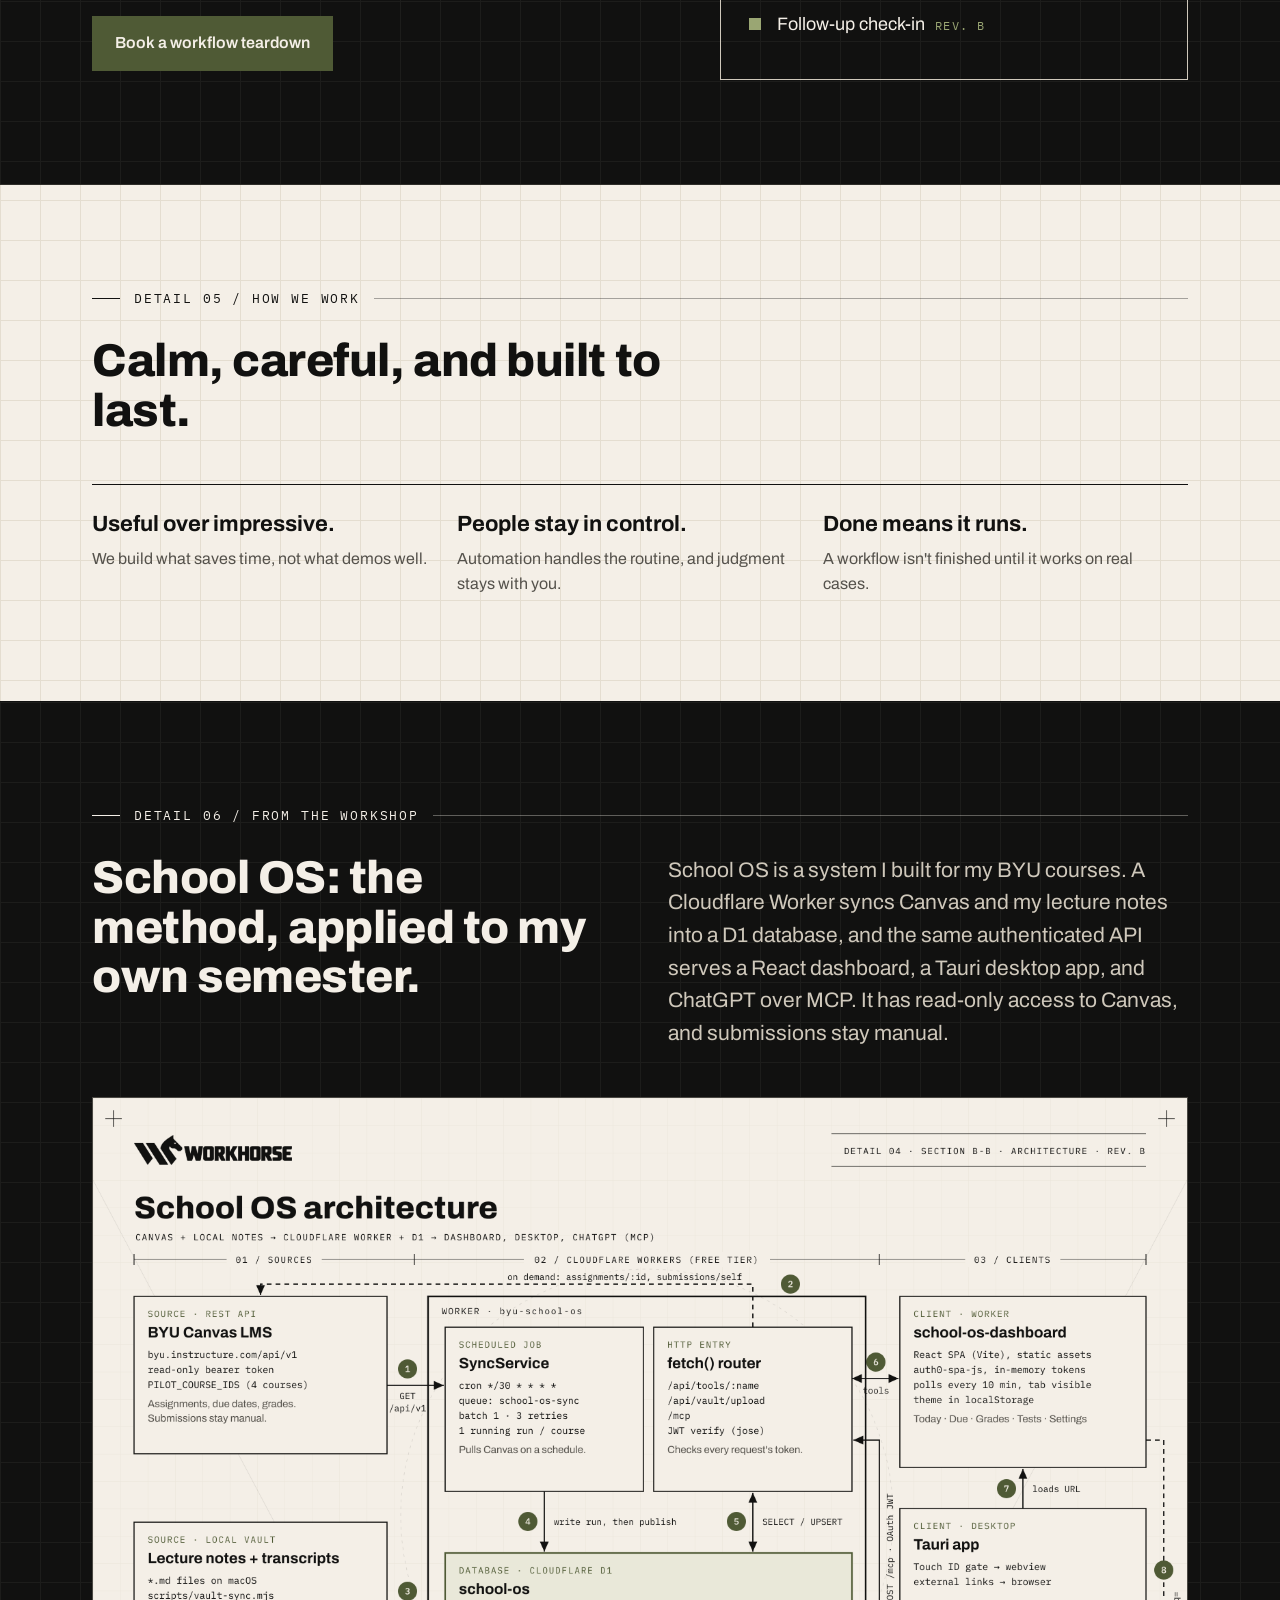
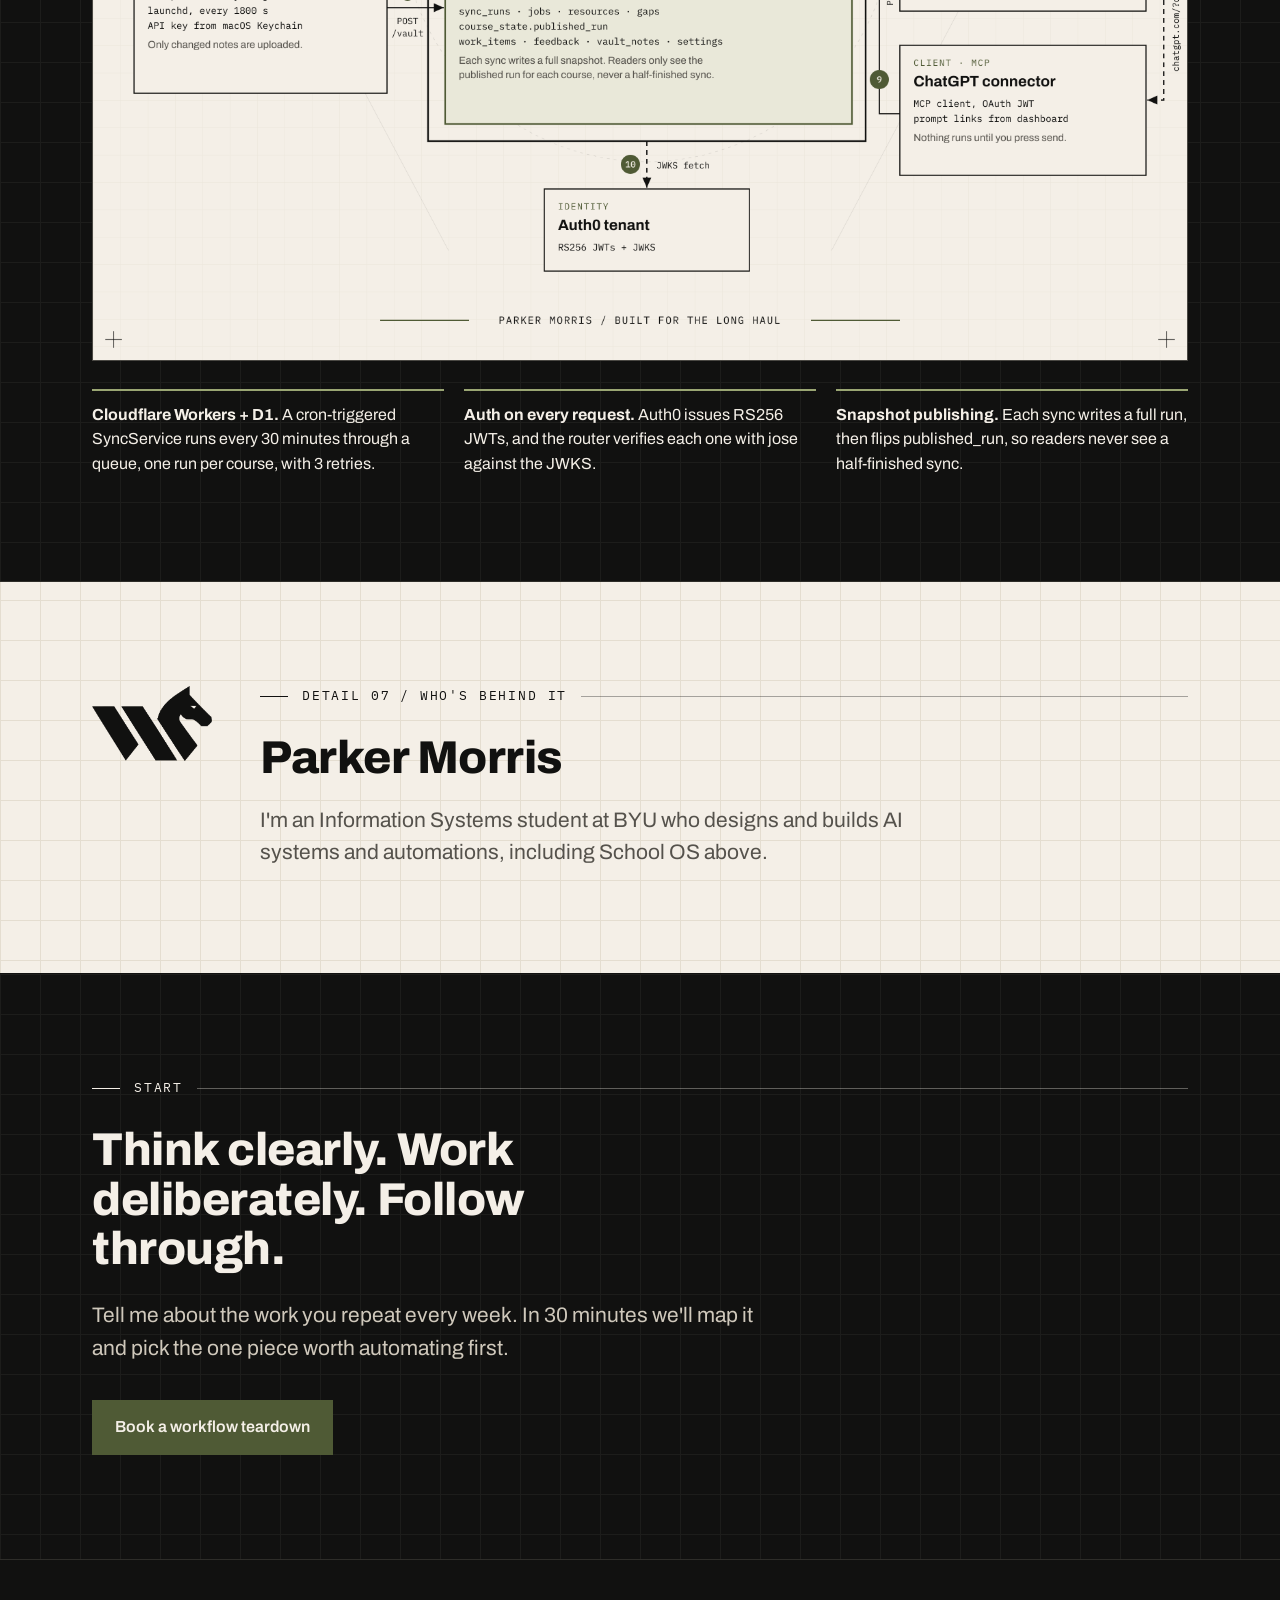
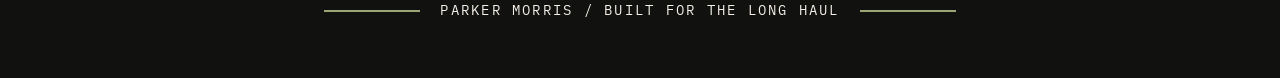
==== commit 75280341: "Add the Workhorse mark to the hero Large cream knight/W mark in a dashed construction circle on the " ====
--- a/index.html
+++ b/index.html
@@ -73,6 +73,12 @@
 .hero .tb{border-top:1px solid var(--ink);border-bottom:1px solid var(--ink);padding:8px 0}
 .hero .lede{margin:28px 0 40px}
 .hero .ctas{display:flex;gap:14px;flex-wrap:wrap}
+.hero .wrap{position:relative}
+.hero-mark{position:absolute;right:32px;top:150px;width:min(40%,440px);aspect-ratio:1;display:grid;place-items:center;pointer-events:none}
+.hero-mark::before{content:"";position:absolute;inset:0;border:1px dashed #4A4843;border-radius:50%}
+.hero-mark::after{content:"";position:absolute;left:-8%;right:-8%;top:50%;height:1px;background:#3A3935}
+.hero-mark img{position:relative;z-index:1;width:78%;height:auto}
+.hero .lede{max-width:44ch}
 .cross{position:absolute;width:24px;height:24px}
 .cross::before,.cross::after{content:"";position:absolute;background:var(--ink)}
 .cross::before{left:11px;top:0;width:1.2px;height:24px}.cross::after{top:11px;left:0;height:1.2px;width:24px}
@@ -127,6 +133,7 @@
 .sig::before,.sig::after{content:"";width:96px;height:2px;background:#9AA673}
 
 @media (max-width:900px){
+  .hero-mark{position:relative;right:auto;top:auto;width:180px;margin:0 0 36px 8px}
   nav a:not(.btn){display:none}
   .two,.offer,.about{grid-template-columns:1fr;gap:32px}
   .steps{grid-template-columns:1fr 1fr}
@@ -171,6 +178,7 @@
       <span class="label tb">Workhorse / AI systems &amp; automation</span>
       <span class="label tb">Detail 01 · Rev. B</span>
     </div>
+    <div class="hero-mark" aria-hidden="true"><img src="workhorse-mark-cream.png" alt=""></div>
     <h1>Practical AI systems for repeated work.</h1>
     <p class="lede">We find the work your team repeats every week, build an AI workflow that handles it, and stay until it runs reliably.</p>
     <div class="ctas">
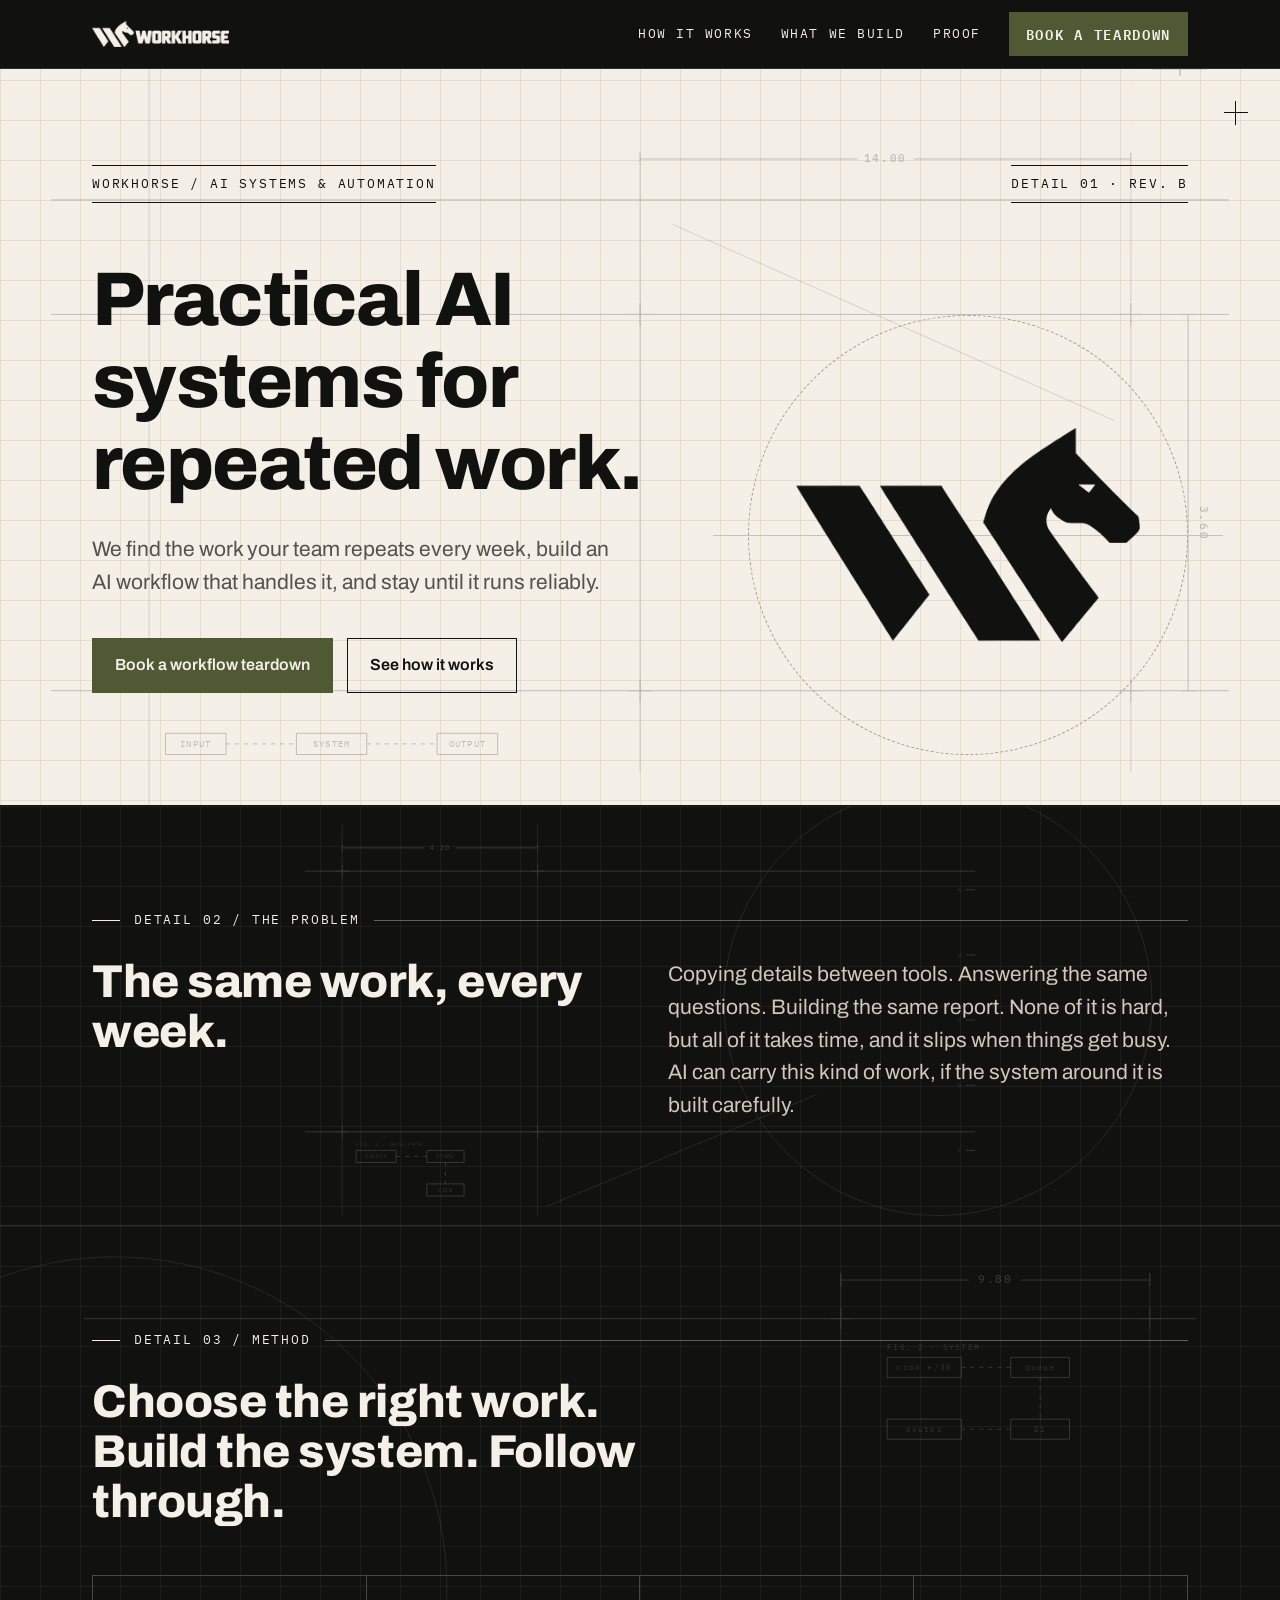
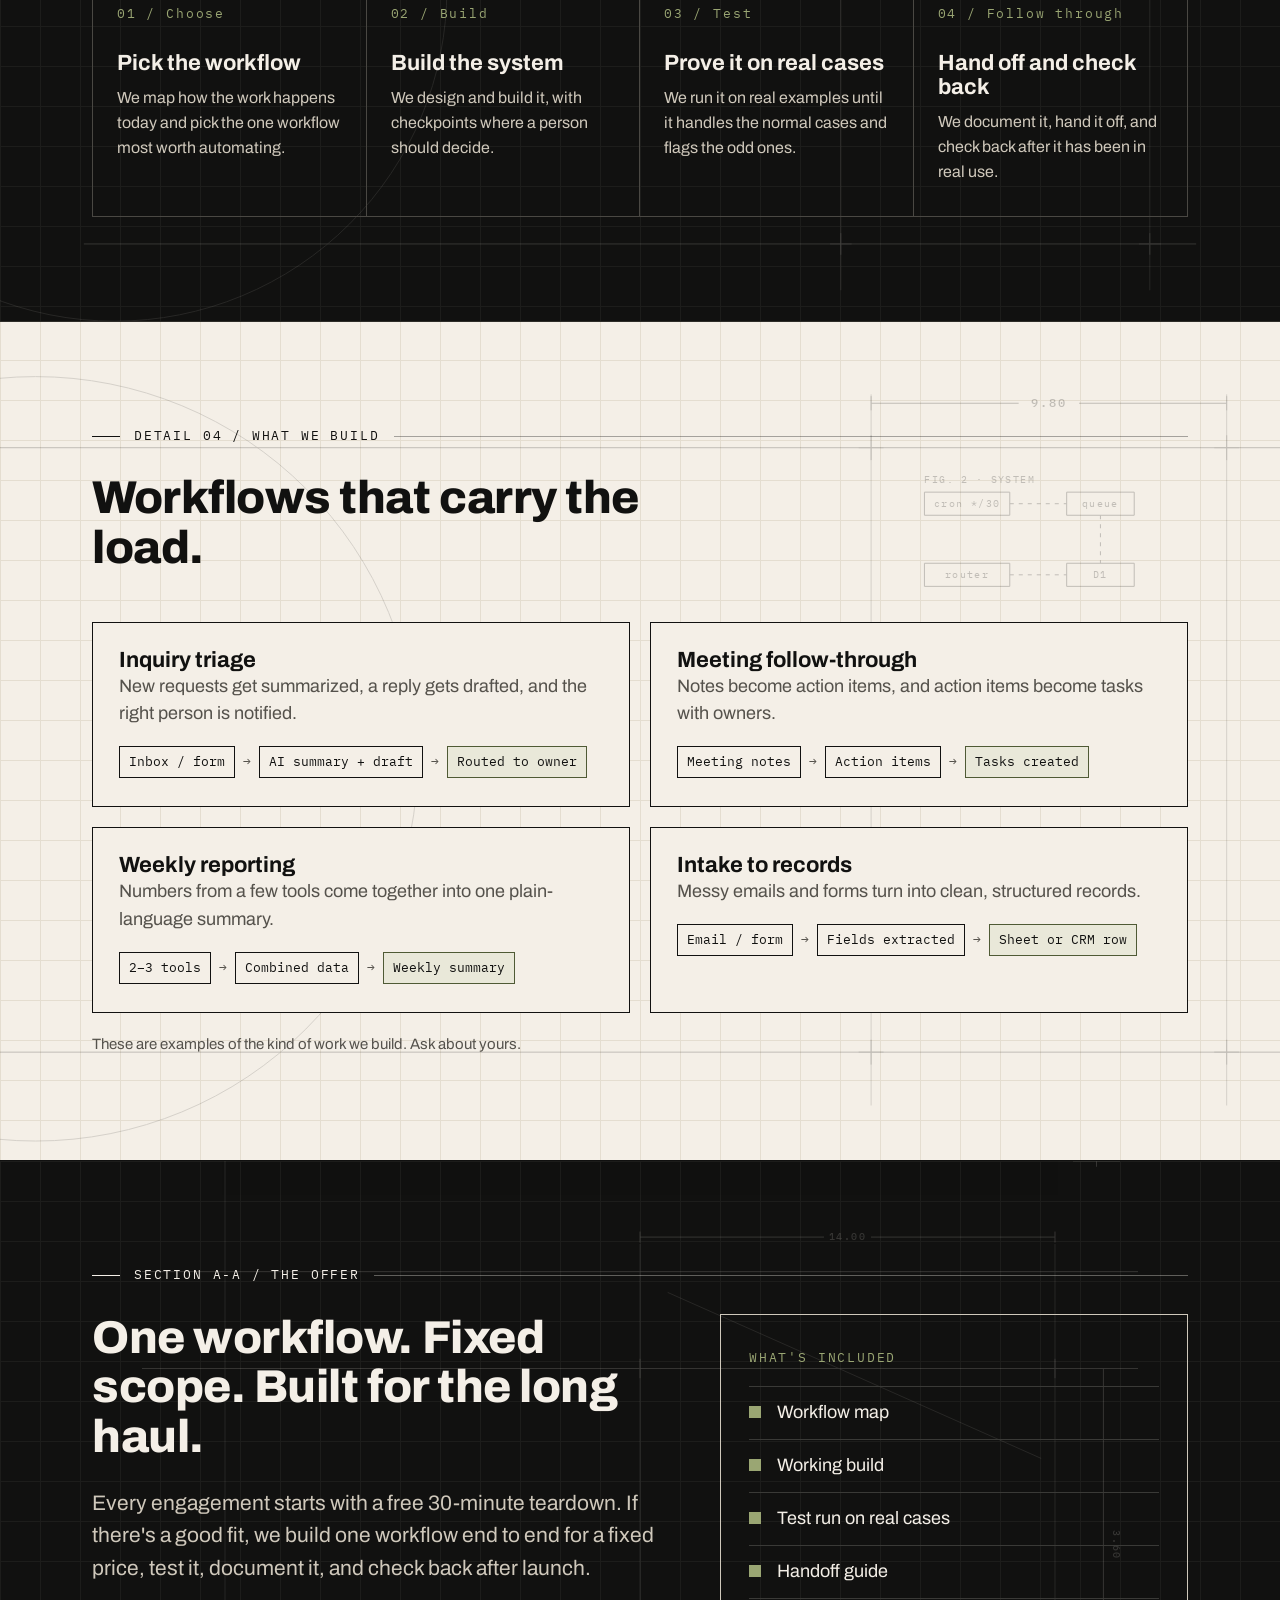
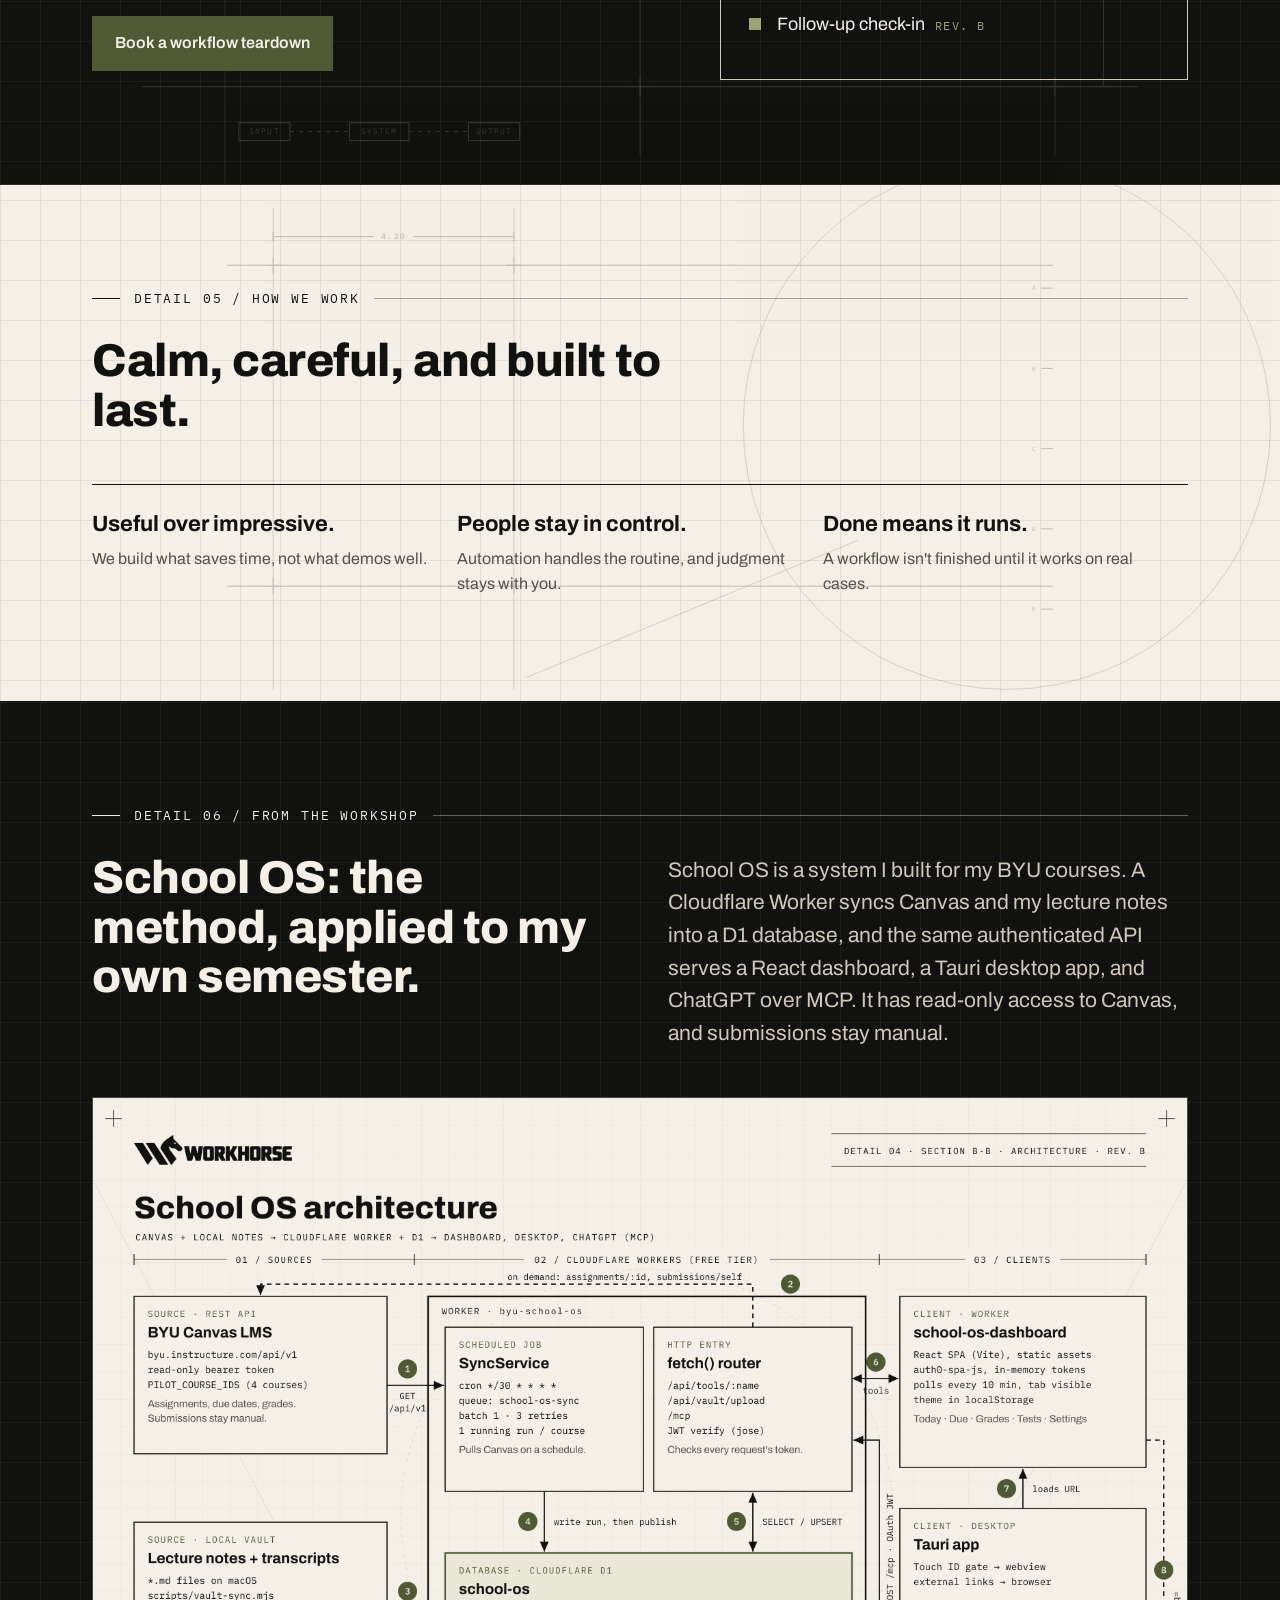
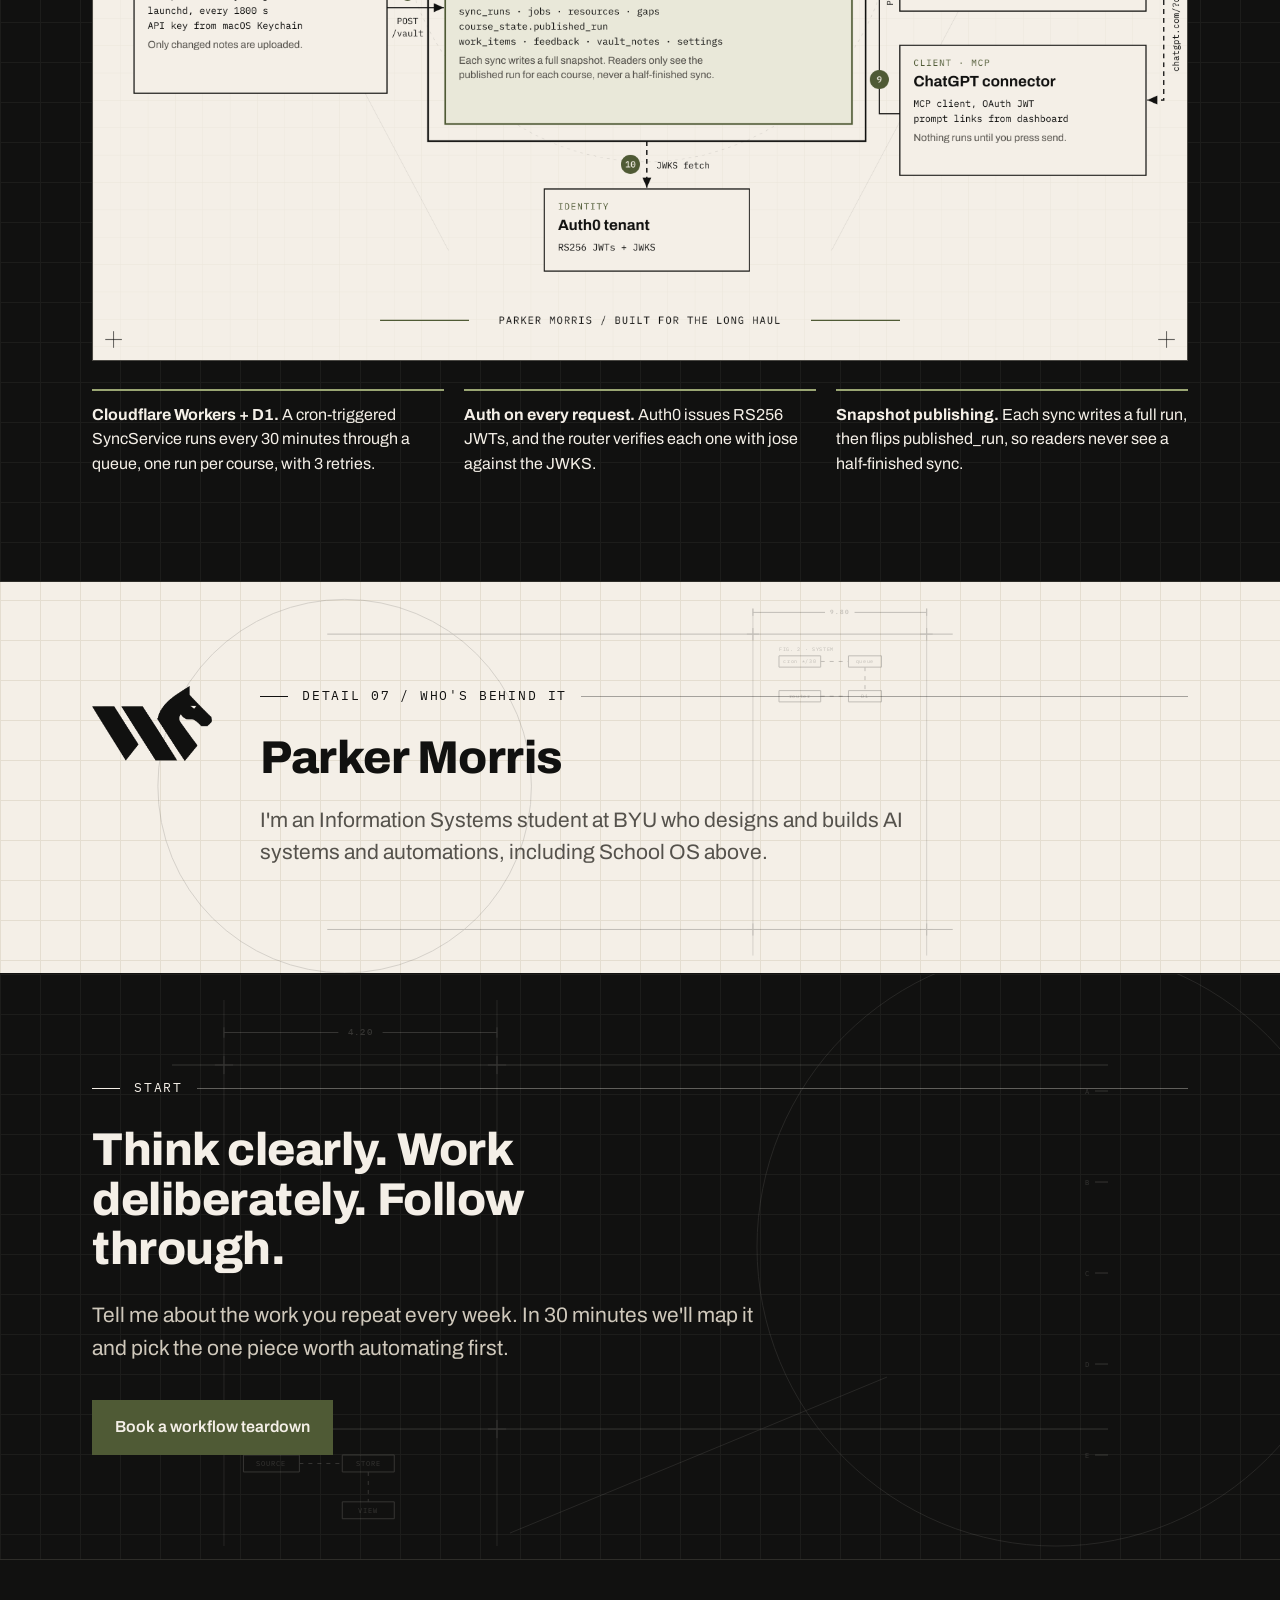
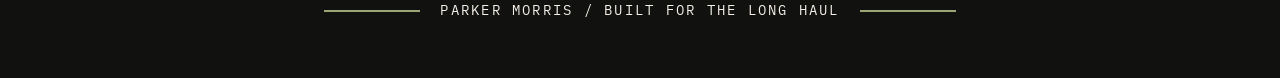
==== commit b63566aa: "Cream hero and blueprint construction lines behind sections Hero goes back to cream with the ink mar" ====
--- a/index.html
+++ b/index.html
@@ -34,6 +34,20 @@
 p{margin:0}
 .lede{font-size:clamp(18px,2vw,21px);color:var(--muted);max-width:56ch}
 
+
+/* blueprint construction layer */
+.bp{position:absolute;inset:0;width:100%;height:100%;pointer-events:none;z-index:0;color:var(--ink);opacity:.22}
+.bpsym *{vector-effect:non-scaling-stroke}
+.bpsym path,.bpsym rect,.bpsym circle{stroke:currentColor;stroke-width:1;fill:none}
+.bpsym .bp-faint{opacity:.6}
+.bpsym text{fill:currentColor;stroke:none;font-family:var(--mono);font-size:11px;letter-spacing:.14em}
+.bpsym .bp-dim{font-size:14px;font-weight:500}
+.bpsym .bp-sys{opacity:var(--sys,1)}
+.bp.nosys{--sys:0}
+section.ink .bp{color:var(--cream);opacity:.16}
+section > .wrap{position:relative;z-index:1}
+@media (max-width:900px){.bpsym .bp-sys{display:none}.bp{opacity:.16}section.ink .bp{opacity:.12}}
+
 /* nav */
 header.top{position:sticky;top:0;z-index:5;background:var(--ink);color:var(--cream);border-bottom:1px solid #2E2D29}
 header.top .wrap{display:flex;align-items:center;justify-content:space-between;height:68px;gap:16px}
@@ -75,8 +89,8 @@
 .hero .ctas{display:flex;gap:14px;flex-wrap:wrap}
 .hero .wrap{position:relative}
 .hero-mark{position:absolute;right:32px;top:150px;width:min(40%,440px);aspect-ratio:1;display:grid;place-items:center;pointer-events:none}
-.hero-mark::before{content:"";position:absolute;inset:0;border:1px dashed #4A4843;border-radius:50%}
-.hero-mark::after{content:"";position:absolute;left:-8%;right:-8%;top:50%;height:1px;background:#3A3935}
+.hero-mark::before{content:"";position:absolute;inset:0;border:1px dashed #A49D8F;border-radius:50%}
+.hero-mark::after{content:"";position:absolute;left:-8%;right:-8%;top:50%;height:1px;background:#C9C1B2}
 .hero-mark img{position:relative;z-index:1;width:78%;height:auto}
 .hero .lede{max-width:44ch}
 .cross{position:absolute;width:24px;height:24px}
@@ -155,6 +169,7 @@
 </style>
 </head>
 <body>
+<svg width="0" height="0" style="position:absolute" aria-hidden="true"><defs><symbol class="bpsym" id="bp-a" viewBox="0 0 1440 900"><path d="M0,160H1440M0,300H1440M0,760H1440" /><path d="M120,0V900M720,120V860M1320,120V860" class="bp-faint"/><path d="M706,300H734M720,286V314" stroke-width="1.2"/><path d="M1306,300H1334M1320,286V314" stroke-width="1.2"/><path d="M706,760H734M720,746V774" stroke-width="1.2"/><path d="M1306,760H1334M1320,746V774" stroke-width="1.2"/><path d="M760,190L1300,430" class="bp-faint"/><path d="M720,110H986.0M1054.0,110H1320M720,102V118M1320,102V118"/><text x="1020.0" y="114" text-anchor="middle" class="bp-dim">14.00</text><path d="M1380,0H1346.0M1414.0,0H1380M1380,-8V8M1380,-8V8"/><text x="1380.0" y="4" text-anchor="middle" class="bp-dim"></text><path d="M1390,300V760M1382,300H1398M1382,760H1398"/><text x="1404" y="534" class="bp-dim" transform="rotate(90 1404 534)">3.60</text><g class="bp-sys"><rect x="140" y="812" width="74" height="26" fill="none"/><text x="177.0" y="829" text-anchor="middle">INPUT</text><path d="M214,825H300" stroke-dasharray="4 5"/><rect x="300" y="812" width="86" height="26" fill="none"/><text x="343.0" y="829" text-anchor="middle">SYSTEM</text><path d="M386,825H472" stroke-dasharray="4 5"/><rect x="472" y="812" width="74" height="26" fill="none"/><text x="509.0" y="829" text-anchor="middle">OUTPUT</text></g></symbol><symbol class="bpsym" id="bp-b" viewBox="0 0 1440 900"><circle cx="40" cy="470" r="430" fill="none" class="bp-faint"/><path d="M0,120H1440M0,800H1440"/><path d="M980,60V860M1380,60V860" class="bp-faint"/><path d="M966,120H994M980,106V134" stroke-width="1.2"/><path d="M1366,120H1394M1380,106V134" stroke-width="1.2"/><path d="M966,800H994M980,786V814" stroke-width="1.2"/><path d="M1366,800H1394M1380,786V814" stroke-width="1.2"/><path d="M980,70H1146.0M1214.0,70H1380M980,62V78M1380,62V78"/><text x="1180.0" y="74" text-anchor="middle" class="bp-dim">9.80</text><g class="bp-sys"><rect x="1040" y="170" width="96" height="26" fill="none"/><text x="1088.0" y="187" text-anchor="middle">cron */30</text><rect x="1200" y="170" width="76" height="26" fill="none"/><text x="1238.0" y="187" text-anchor="middle">queue</text><rect x="1040" y="250" width="96" height="26" fill="none"/><text x="1088.0" y="267" text-anchor="middle">router</text><rect x="1200" y="250" width="76" height="26" fill="none"/><text x="1238.0" y="267" text-anchor="middle">D1</text><path d="M1136,183H1200M1238,196V250M1136,263H1200" stroke-dasharray="4 5"/><text x="1040" y="160">FIG. 2  ·  SYSTEM</text></g></symbol><symbol class="bpsym" id="bp-c" viewBox="0 0 1440 900"><circle cx="1360" cy="420" r="460" fill="none" class="bp-faint"/><path d="M0,140H1440M0,700H1440"/><path d="M80,40V880M500,40V880" class="bp-faint"/><path d="M66,140H94M80,126V154" stroke-width="1.2"/><path d="M486,140H514M500,126V154" stroke-width="1.2"/><path d="M66,700H94M80,686V714" stroke-width="1.2"/><path d="M486,700H514M500,686V714" stroke-width="1.2"/><path d="M520,860L1100,620" class="bp-faint"/><path d="M80,90H256.0M324.0,90H500M80,82V98M500,82V98"/><text x="290.0" y="94" text-anchor="middle" class="bp-dim">4.20</text><path d="M1420,180H1440"/><text x="1412" y="184" text-anchor="end">A</text><path d="M1420,320H1440"/><text x="1412" y="324" text-anchor="end">B</text><path d="M1420,460H1440"/><text x="1412" y="464" text-anchor="end">C</text><path d="M1420,600H1440"/><text x="1412" y="604" text-anchor="end">D</text><path d="M1420,740H1440"/><text x="1412" y="744" text-anchor="end">E</text><g class="bp-sys"><rect x="110" y="740" width="86" height="26" fill="none"/><text x="153.0" y="757" text-anchor="middle">SOURCE</text><path d="M196,753H262" stroke-dasharray="4 5"/><rect x="262" y="740" width="80" height="26" fill="none"/><text x="302.0" y="757" text-anchor="middle">STORE</text><path d="M302,766V812" stroke-dasharray="4 5"/><rect x="262" y="812" width="80" height="26" fill="none"/><text x="302.0" y="829" text-anchor="middle">VIEW</text><text x="110" y="730">FIG. 3  ·  DATA PATH</text></g></symbol></defs></svg>
 
 <header class="top">
   <div class="wrap">
@@ -171,14 +186,16 @@
 <main id="top">
 
 <!-- 1. HERO -->
-<section class="hero ink">
+<section class="hero">
+  <svg class="bp" aria-hidden="true" preserveAspectRatio="xMidYMid slice"><use href="#bp-a"/></svg>
+  
   <span class="cross" style="right:32px;top:32px"></span>
   <div class="wrap">
     <div class="block">
       <span class="label tb">Workhorse / AI systems &amp; automation</span>
       <span class="label tb">Detail 01 · Rev. B</span>
     </div>
-    <div class="hero-mark" aria-hidden="true"><img src="workhorse-mark-cream.png" alt=""></div>
+    <div class="hero-mark" aria-hidden="true"><img src="workhorse-mark-ink.png" alt=""></div>
     <h1>Practical AI systems for repeated work.</h1>
     <p class="lede">We find the work your team repeats every week, build an AI workflow that handles it, and stay until it runs reliably.</p>
     <div class="ctas">
@@ -189,7 +206,9 @@
 </section>
 
 <!-- 2. PROBLEM -->
-<section>
+<section class="ink">
+  <svg class="bp" aria-hidden="true" preserveAspectRatio="xMidYMid slice"><use href="#bp-c"/></svg>
+  
   <div class="wrap">
     <div class="dim label">Detail 02 / The problem</div>
     <div class="two">
@@ -201,6 +220,8 @@
 
 <!-- 3. METHOD -->
 <section class="ink" id="method">
+  <svg class="bp" aria-hidden="true" preserveAspectRatio="xMidYMid slice"><use href="#bp-b"/></svg>
+  
   <div class="wrap">
     <div class="dim label">Detail 03 / Method</div>
     <h2>Choose the right work. Build the system. Follow through.</h2>
@@ -215,6 +236,8 @@
 
 <!-- 4. WHAT WE BUILD -->
 <section id="builds">
+  <svg class="bp" aria-hidden="true" preserveAspectRatio="xMidYMid slice"><use href="#bp-b"/></svg>
+  
   <div class="wrap">
     <div class="dim label">Detail 04 / What we build</div>
     <h2>Workflows that carry the load.</h2>
@@ -234,6 +257,8 @@
 
 <!-- 5. OFFER -->
 <section class="ink" id="offer">
+  <svg class="bp" aria-hidden="true" preserveAspectRatio="xMidYMid slice"><use href="#bp-a"/></svg>
+  
   <div class="wrap">
     <div class="dim label">Section A-A / The offer</div>
     <div class="offer">
@@ -258,6 +283,8 @@
 
 <!-- 6. PRINCIPLES -->
 <section>
+  <svg class="bp nosys" aria-hidden="true" preserveAspectRatio="xMidYMid slice"><use href="#bp-c"/></svg>
+  
   <div class="wrap">
     <div class="dim label">Detail 05 / How we work</div>
     <h2>Calm, careful, and built to last.</h2>
@@ -290,6 +317,8 @@
 
 <!-- 8. ABOUT -->
 <section>
+  <svg class="bp" aria-hidden="true" preserveAspectRatio="xMidYMid slice"><use href="#bp-b"/></svg>
+  
   <div class="wrap about">
     <img src="workhorse-mark-ink.png" alt="">
     <div>
@@ -303,6 +332,8 @@
 
 <!-- 9. CLOSING -->
 <section class="ink closing" id="start">
+  <svg class="bp" aria-hidden="true" preserveAspectRatio="xMidYMid slice"><use href="#bp-c"/></svg>
+  
   <div class="wrap">
     <div class="dim label">Start</div>
     <h2>Think clearly. Work deliberately. Follow through.</h2>
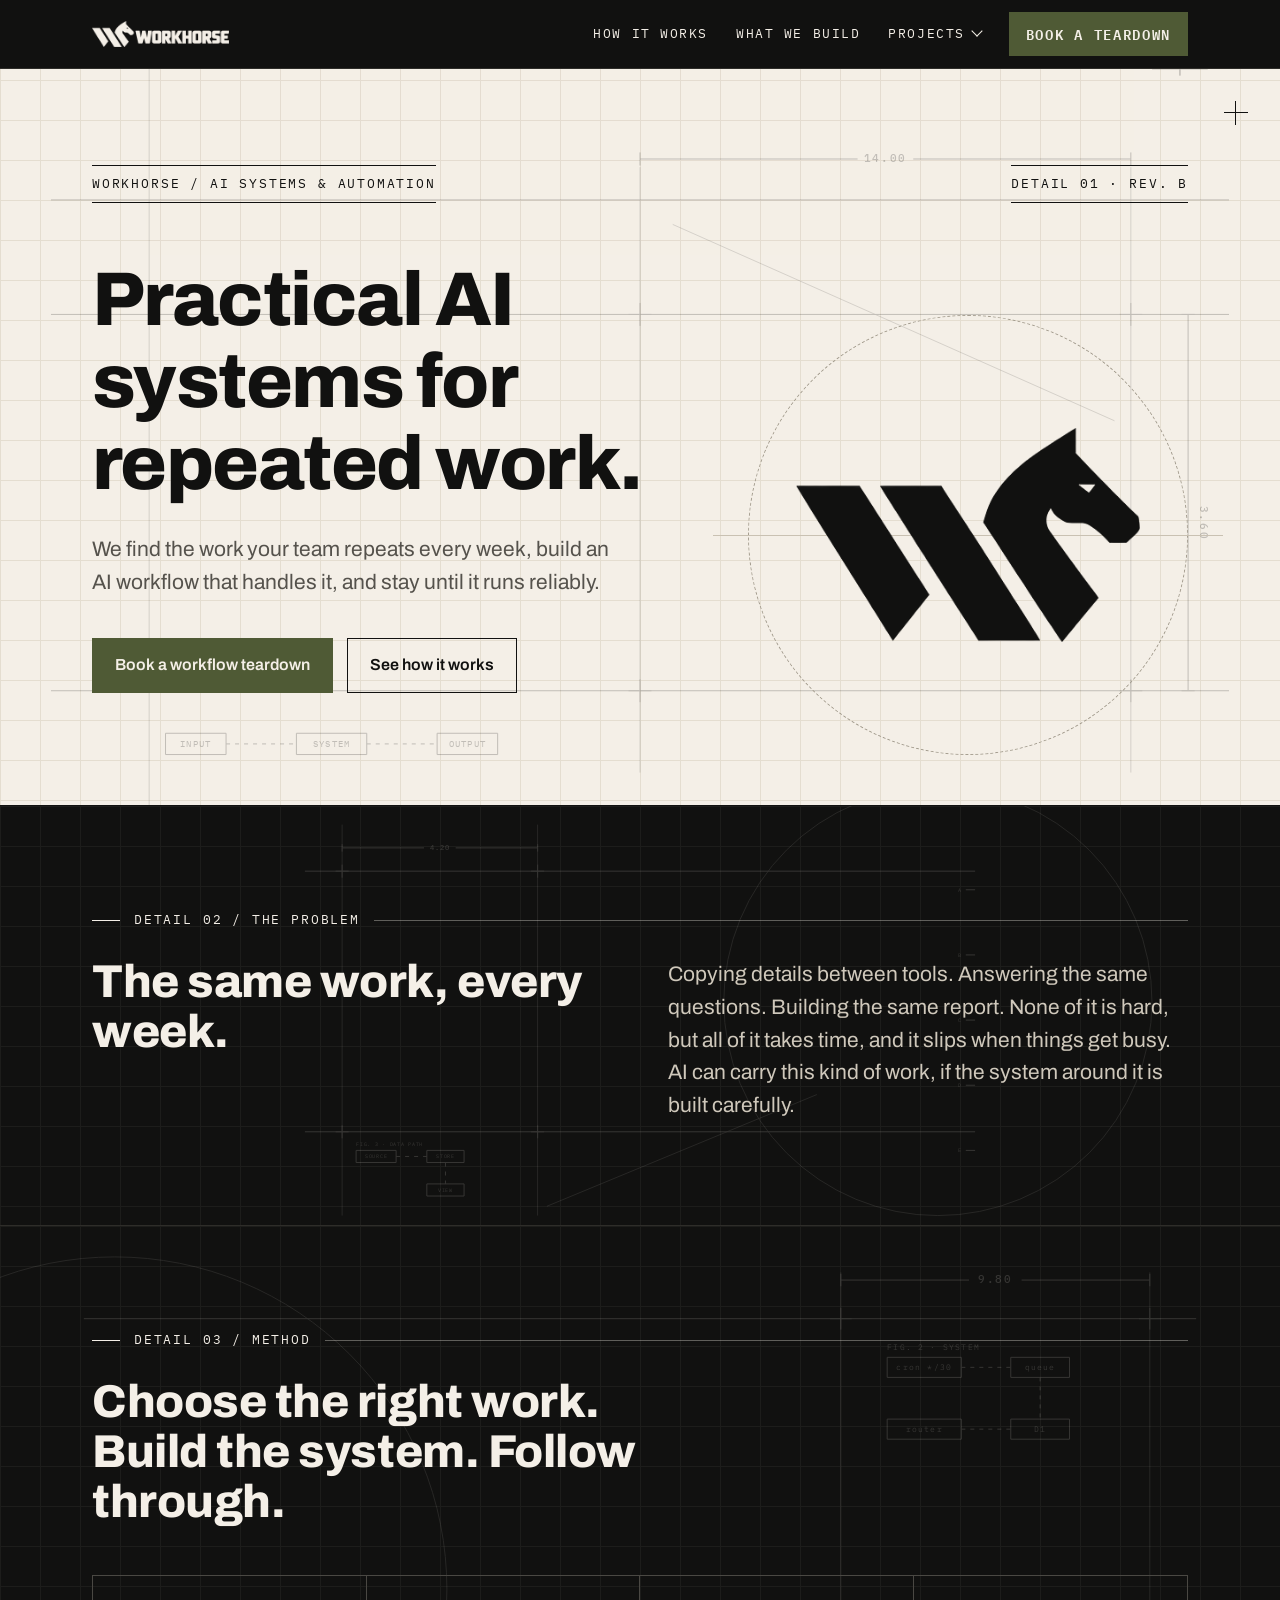
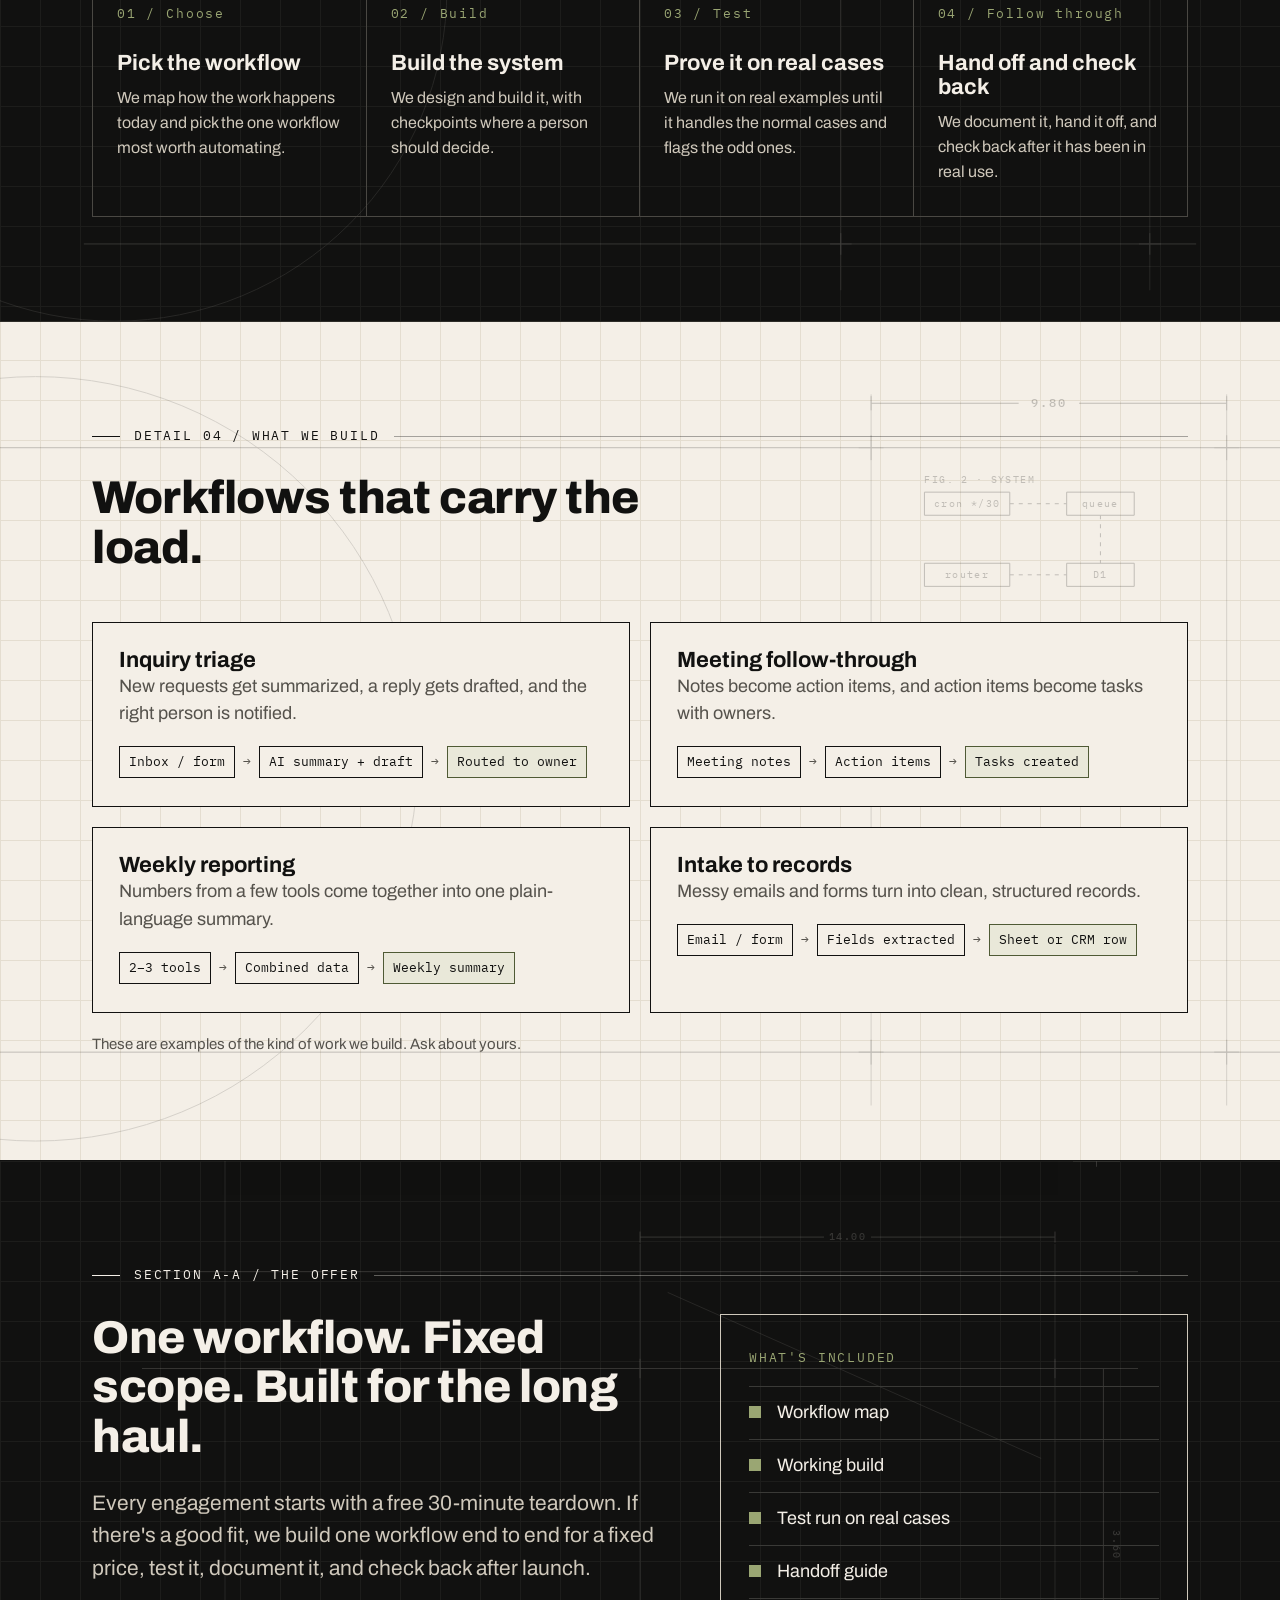
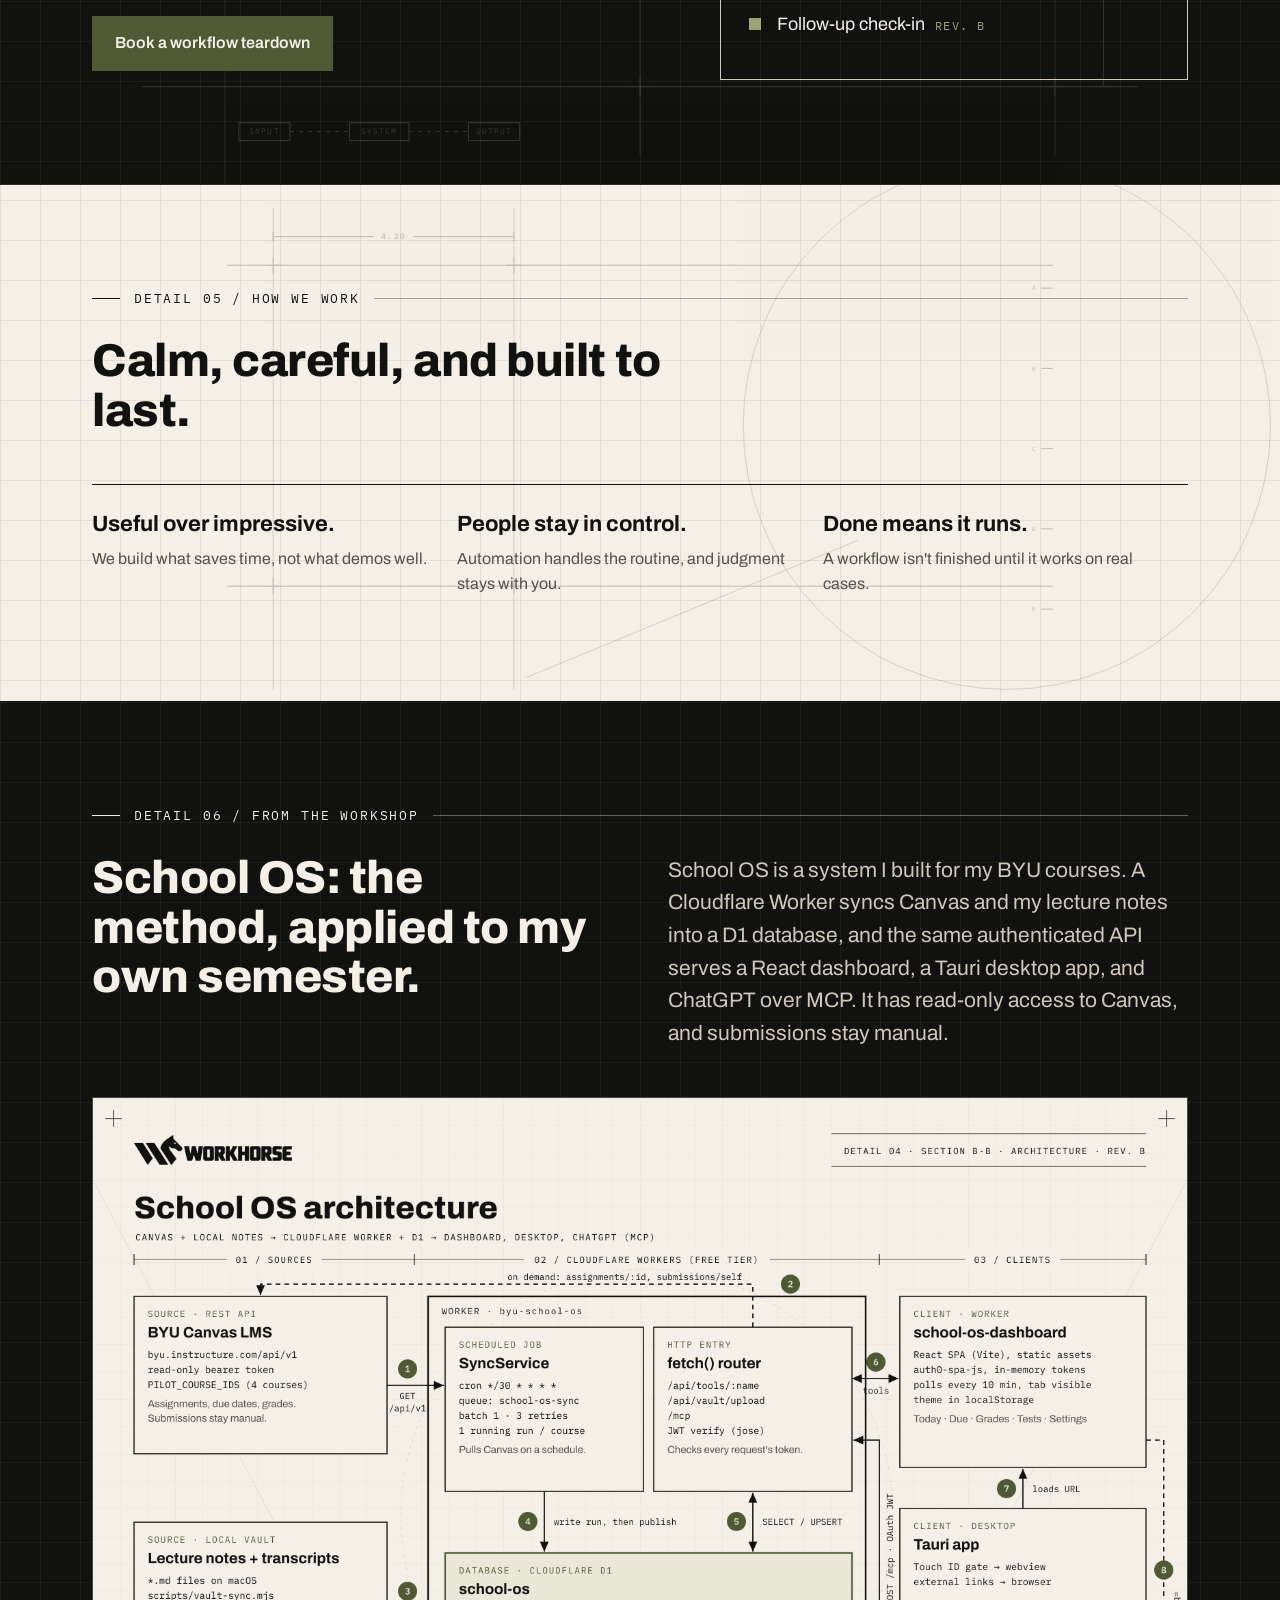
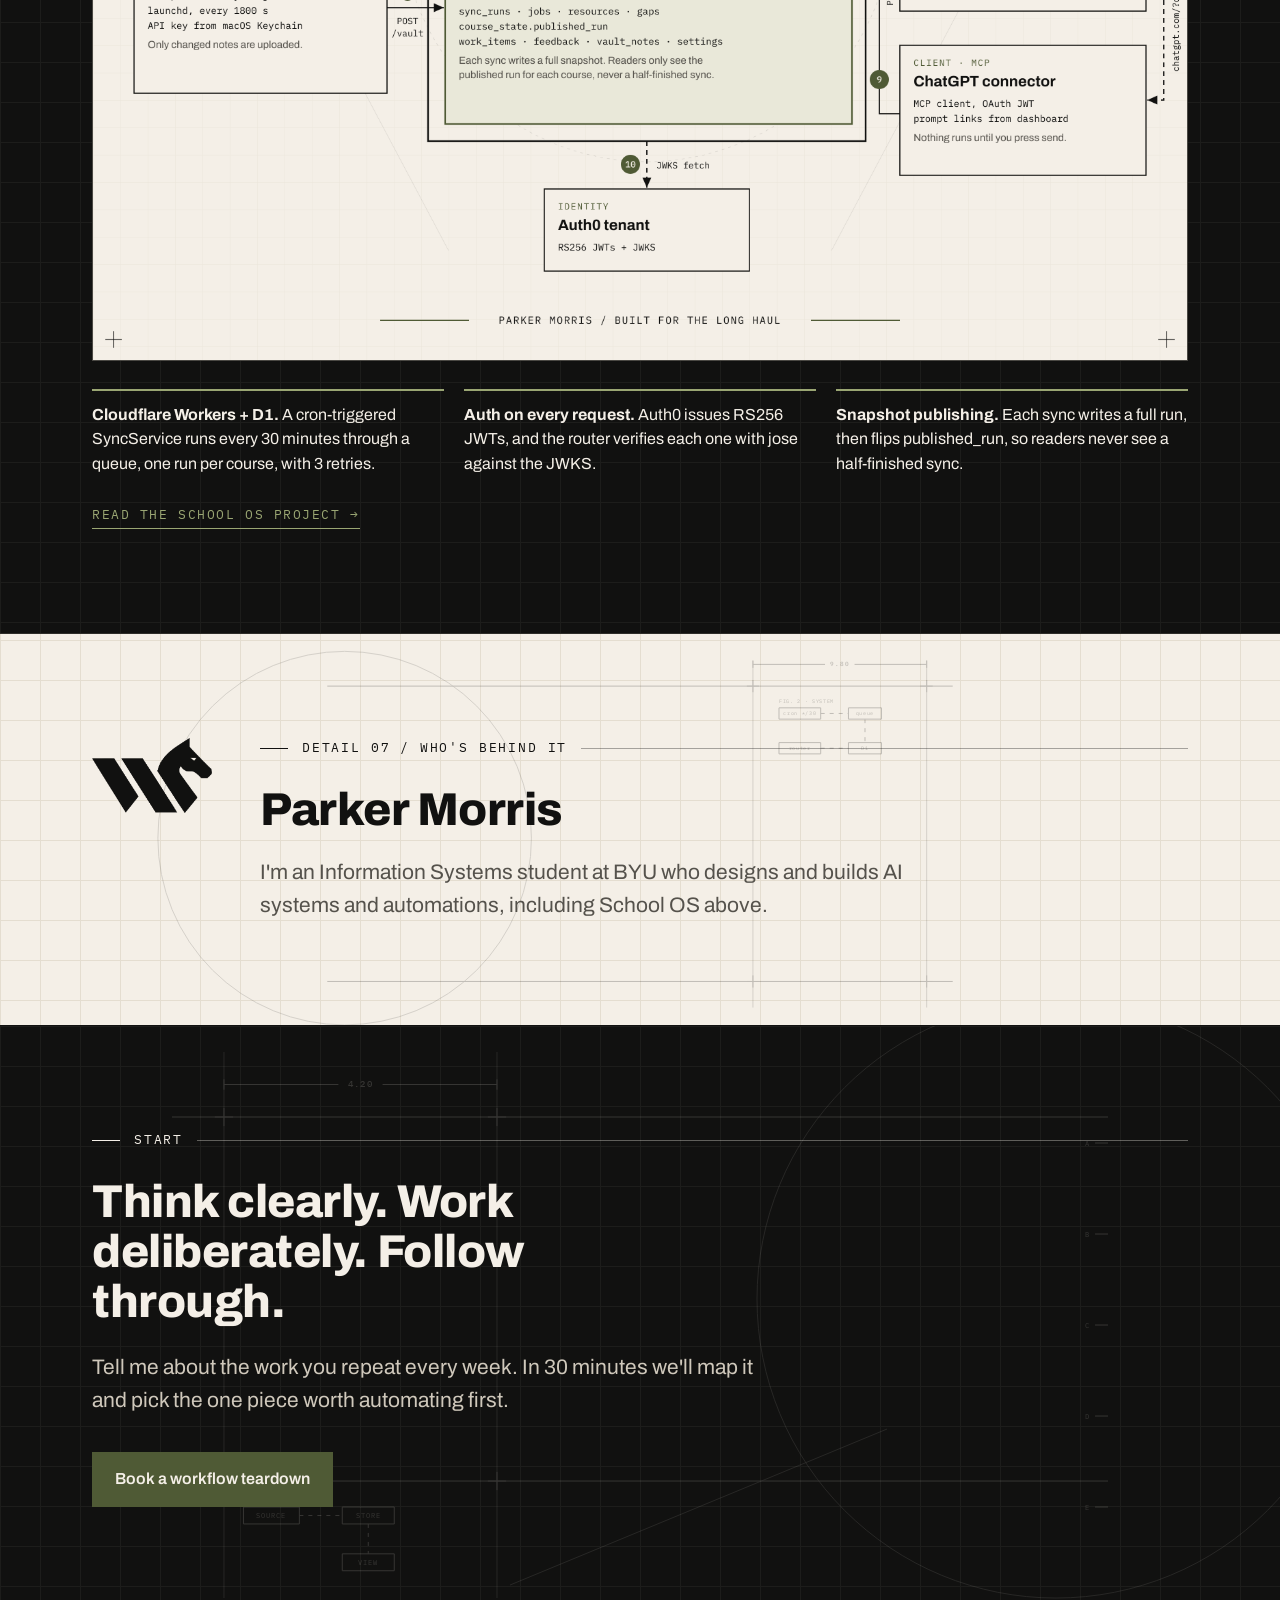
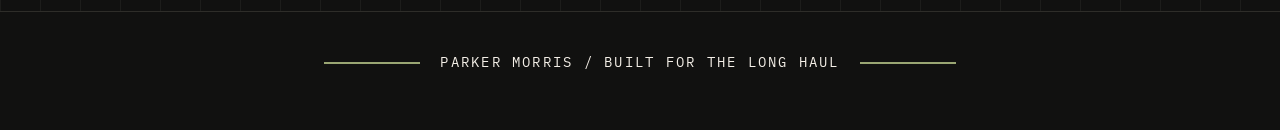
==== commit 97d7ef90: "Add Projects dropdown with School OS and Money Tracker pages Move shared CSS into styles.css so the " ====
--- a/index.html
+++ b/index.html
@@ -12,173 +12,25 @@
 <meta name="description" content="Workhorse designs and builds practical AI workflows that take repeated work off your plate and run reliably.">
 <link rel="preconnect" href="https://fonts.googleapis.com">
 <link href="https://fonts.googleapis.com/css2?family=Archivo:wght@400;600;700;800&family=IBM+Plex+Mono:wght@400;500&display=swap" rel="stylesheet">
-<style>
-:root{
-  --ink:#111110; --cream:#F4EFE7; --moss:#4F5A35; --moss-tint:#E9E8D9;
-  --muted:#55524C; --line:#D9D1C2; --grid:#E4DDD0;
-  --sans:'Archivo','Inter',Arial,sans-serif; --mono:'IBM Plex Mono',ui-monospace,monospace;
-}
-*{box-sizing:border-box}
-html{scroll-behavior:smooth}
-body{margin:0;background:var(--cream);color:var(--ink);font-family:var(--sans);font-size:18px;line-height:1.55;
-  background-image:linear-gradient(var(--grid) 1px,transparent 1px),linear-gradient(90deg,var(--grid) 1px,transparent 1px);
-  background-size:40px 40px}
-a{color:inherit}
-.wrap{max-width:1160px;margin:0 auto;padding:0 32px}
-.label{font-family:var(--mono);font-size:13px;letter-spacing:.14em;text-transform:uppercase}
-.label.moss{color:var(--moss)}
-h1,h2,h3{margin:0;line-height:1.08}
-h1{font-weight:800;font-size:clamp(40px,6.4vw,76px);letter-spacing:-.02em;max-width:14ch}
-h2{font-weight:800;font-size:clamp(30px,4vw,46px);letter-spacing:-.01em;max-width:20ch}
-h3{font-weight:700;font-size:22px}
-p{margin:0}
-.lede{font-size:clamp(18px,2vw,21px);color:var(--muted);max-width:56ch}
-
-
-/* blueprint construction layer */
-.bp{position:absolute;inset:0;width:100%;height:100%;pointer-events:none;z-index:0;color:var(--ink);opacity:.22}
-.bpsym *{vector-effect:non-scaling-stroke}
-.bpsym path,.bpsym rect,.bpsym circle{stroke:currentColor;stroke-width:1;fill:none}
-.bpsym .bp-faint{opacity:.6}
-.bpsym text{fill:currentColor;stroke:none;font-family:var(--mono);font-size:11px;letter-spacing:.14em}
-.bpsym .bp-dim{font-size:14px;font-weight:500}
-.bpsym .bp-sys{opacity:var(--sys,1)}
-.bp.nosys{--sys:0}
-section.ink .bp{color:var(--cream);opacity:.16}
-section > .wrap{position:relative;z-index:1}
-@media (max-width:900px){.bpsym .bp-sys{display:none}.bp{opacity:.16}section.ink .bp{opacity:.12}}
-
-/* nav */
-header.top{position:sticky;top:0;z-index:5;background:var(--ink);color:var(--cream);border-bottom:1px solid #2E2D29}
-header.top .wrap{display:flex;align-items:center;justify-content:space-between;height:68px;gap:16px}
-header.top img{height:26px;display:block}
-nav{display:flex;gap:28px;align-items:center}
-nav a{text-decoration:none;font-family:var(--mono);font-size:13px;letter-spacing:.12em;text-transform:uppercase}
-nav a:hover{color:#9AA673}
-.btn{display:inline-block;background:var(--moss);color:var(--cream);text-decoration:none;font-weight:600;font-size:16px;
-  padding:14px 22px;border:1px solid var(--moss)}
-.btn:hover{background:#3E4728}
-.btn.ghost{background:transparent;color:var(--ink);border-color:var(--ink)}
-.btn.small{padding:10px 16px;font-size:14px}
-
-/* sections */
-section{padding:104px 0;border-bottom:1px solid var(--ink);position:relative}
-section.ink{background-color:var(--ink);color:var(--cream);border-bottom-color:#2E2D29;
-  background-image:linear-gradient(#1D1D1B 1px,transparent 1px),linear-gradient(90deg,#1D1D1B 1px,transparent 1px);background-size:40px 40px}
-section.ink .btn.ghost{color:var(--cream);border-color:var(--cream)}
-section.ink .cross::before,section.ink .cross::after{background:var(--cream)}
-section.ink .tb{border-color:var(--cream)}
-section.ink .steps{background:transparent;border-color:#4A4843}
-section.ink .step{border-color:#4A4843}
-section.ink .step p{color:#CFC8BB}
-section.ink .step .num{color:#9AA673}
-section.ink .diagram{border-color:#4A4843}
-section.ink .facts div{border-top-color:#9AA673}
-section.ink .lede,section.ink .muted{color:#CFC8BB}
-section.ink .label.moss{color:#9AA673}
-.dim{display:flex;align-items:center;gap:14px;margin-bottom:28px}
-.dim::before{content:"";width:28px;height:1px;background:currentColor}
-.dim::after{content:"";flex:1;height:1px;background:currentColor;opacity:.35}
-.muted{color:var(--muted)}
-
-/* hero */
-.hero{padding:96px 0 112px}
-.hero .block{display:flex;justify-content:space-between;gap:24px;margin-bottom:56px}
-.hero .tb{border-top:1px solid var(--ink);border-bottom:1px solid var(--ink);padding:8px 0}
-.hero .lede{margin:28px 0 40px}
-.hero .ctas{display:flex;gap:14px;flex-wrap:wrap}
-.hero .wrap{position:relative}
-.hero-mark{position:absolute;right:32px;top:150px;width:min(40%,440px);aspect-ratio:1;display:grid;place-items:center;pointer-events:none}
-.hero-mark::before{content:"";position:absolute;inset:0;border:1px dashed #A49D8F;border-radius:50%}
-.hero-mark::after{content:"";position:absolute;left:-8%;right:-8%;top:50%;height:1px;background:#C9C1B2}
-.hero-mark img{position:relative;z-index:1;width:78%;height:auto}
-.hero .lede{max-width:44ch}
-.cross{position:absolute;width:24px;height:24px}
-.cross::before,.cross::after{content:"";position:absolute;background:var(--ink)}
-.cross::before{left:11px;top:0;width:1.2px;height:24px}.cross::after{top:11px;left:0;height:1.2px;width:24px}
-
-/* problem */
-.two{display:grid;grid-template-columns:1fr 1fr;gap:56px;align-items:start}
-
-/* method */
-.steps{display:grid;grid-template-columns:repeat(4,1fr);border:1px solid var(--ink);margin-top:48px;background:var(--cream)}
-.step{padding:28px 24px 32px;border-right:1px solid var(--ink)}
-.step:last-child{border-right:0}
-.step .num{font-family:var(--mono);font-size:13px;color:var(--moss);letter-spacing:.14em;display:block;margin-bottom:28px}
-.step h3{margin-bottom:10px}
-.step p{color:var(--muted);font-size:16px}
-
-/* builds */
-.cards{display:grid;grid-template-columns:repeat(2,1fr);gap:20px;margin-top:48px}
-.card{border:1px solid var(--ink);background:var(--cream);padding:26px 26px 28px}
-.flow{display:flex;flex-wrap:wrap;align-items:center;gap:8px;margin-top:18px;font-family:var(--mono);font-size:13px}
-.flow span{border:1px solid var(--ink);padding:5px 9px}
-.flow span.out{border-color:var(--moss);background:var(--moss-tint)}
-.flow i{font-style:normal;color:var(--muted)}
-.note{margin-top:20px;font-size:15px;color:var(--muted)}
-
-/* offer */
-.offer{display:grid;grid-template-columns:1.1fr .9fr;gap:56px;margin-top:8px}
-.spec{border:1px solid #CFC8BB;padding:28px}
-.spec ul{list-style:none;margin:16px 0 0;padding:0}
-.spec li{padding:12px 0 12px 28px;border-top:1px solid #3a3a37;position:relative}
-.spec li::before{content:"";position:absolute;left:0;top:19px;width:12px;height:12px;background:#9AA673}
-.spec .rev{font-family:var(--mono);font-size:12px;letter-spacing:.12em;color:#9AA673;margin-left:6px}
-
-/* principles */
-.prin{display:grid;grid-template-columns:repeat(3,1fr);gap:0;border-top:1px solid var(--ink);margin-top:48px}
-.prin div{padding:28px 28px 0 0}
-.prin h3{margin-bottom:10px}
-.prin p{color:var(--muted);font-size:16px}
-
-/* proof */
-.diagram{margin-top:48px;border:1px solid var(--ink);background:var(--cream)}
-.diagram img{display:block;width:100%;height:auto}
-.facts{display:grid;grid-template-columns:repeat(3,1fr);gap:20px;margin-top:28px}
-.facts div{border-top:2px solid var(--moss);padding-top:12px;font-size:16px}
-
-/* about + closing */
-.about{display:grid;grid-template-columns:auto 1fr;gap:48px;align-items:start}
-.about img{width:120px}
-.closing{text-align:left}
-.closing .lede{margin:24px 0 36px}
-footer{padding:40px 0 56px;background:var(--ink);color:var(--cream)}
-.sig{display:flex;align-items:center;gap:20px;justify-content:center;font-family:var(--mono);font-size:14px;letter-spacing:.16em}
-.sig::before,.sig::after{content:"";width:96px;height:2px;background:#9AA673}
-
-@media (max-width:900px){
-  .hero-mark{position:relative;right:auto;top:auto;width:180px;margin:0 0 36px 8px}
-  nav a:not(.btn){display:none}
-  .two,.offer,.about{grid-template-columns:1fr;gap:32px}
-  .steps{grid-template-columns:1fr 1fr}
-  .step:nth-child(2){border-right:0}
-  .step:nth-child(-n+2){border-bottom:1px solid var(--ink)}
-  .cards,.prin,.facts{grid-template-columns:1fr}
-  .diagram{overflow-x:auto}.diagram img{min-width:820px}
-}
-@media (max-width:560px){
-  .wrap{padding:0 16px}
-  section{padding:72px 0}
-  .steps{grid-template-columns:1fr}
-  .step{border-right:0;border-bottom:1px solid var(--ink)}
-  .step:last-child{border-bottom:0}
-  .hero .block{flex-direction:column}
-  .sig::before,.sig::after{width:32px}
-  .sig{font-size:12px;letter-spacing:.1em}
-}
-</style>
+<link rel="stylesheet" href="styles.css">
 </head>
 <body>
 <svg width="0" height="0" style="position:absolute" aria-hidden="true"><defs><symbol class="bpsym" id="bp-a" viewBox="0 0 1440 900"><path d="M0,160H1440M0,300H1440M0,760H1440" /><path d="M120,0V900M720,120V860M1320,120V860" class="bp-faint"/><path d="M706,300H734M720,286V314" stroke-width="1.2"/><path d="M1306,300H1334M1320,286V314" stroke-width="1.2"/><path d="M706,760H734M720,746V774" stroke-width="1.2"/><path d="M1306,760H1334M1320,746V774" stroke-width="1.2"/><path d="M760,190L1300,430" class="bp-faint"/><path d="M720,110H986.0M1054.0,110H1320M720,102V118M1320,102V118"/><text x="1020.0" y="114" text-anchor="middle" class="bp-dim">14.00</text><path d="M1380,0H1346.0M1414.0,0H1380M1380,-8V8M1380,-8V8"/><text x="1380.0" y="4" text-anchor="middle" class="bp-dim"></text><path d="M1390,300V760M1382,300H1398M1382,760H1398"/><text x="1404" y="534" class="bp-dim" transform="rotate(90 1404 534)">3.60</text><g class="bp-sys"><rect x="140" y="812" width="74" height="26" fill="none"/><text x="177.0" y="829" text-anchor="middle">INPUT</text><path d="M214,825H300" stroke-dasharray="4 5"/><rect x="300" y="812" width="86" height="26" fill="none"/><text x="343.0" y="829" text-anchor="middle">SYSTEM</text><path d="M386,825H472" stroke-dasharray="4 5"/><rect x="472" y="812" width="74" height="26" fill="none"/><text x="509.0" y="829" text-anchor="middle">OUTPUT</text></g></symbol><symbol class="bpsym" id="bp-b" viewBox="0 0 1440 900"><circle cx="40" cy="470" r="430" fill="none" class="bp-faint"/><path d="M0,120H1440M0,800H1440"/><path d="M980,60V860M1380,60V860" class="bp-faint"/><path d="M966,120H994M980,106V134" stroke-width="1.2"/><path d="M1366,120H1394M1380,106V134" stroke-width="1.2"/><path d="M966,800H994M980,786V814" stroke-width="1.2"/><path d="M1366,800H1394M1380,786V814" stroke-width="1.2"/><path d="M980,70H1146.0M1214.0,70H1380M980,62V78M1380,62V78"/><text x="1180.0" y="74" text-anchor="middle" class="bp-dim">9.80</text><g class="bp-sys"><rect x="1040" y="170" width="96" height="26" fill="none"/><text x="1088.0" y="187" text-anchor="middle">cron */30</text><rect x="1200" y="170" width="76" height="26" fill="none"/><text x="1238.0" y="187" text-anchor="middle">queue</text><rect x="1040" y="250" width="96" height="26" fill="none"/><text x="1088.0" y="267" text-anchor="middle">router</text><rect x="1200" y="250" width="76" height="26" fill="none"/><text x="1238.0" y="267" text-anchor="middle">D1</text><path d="M1136,183H1200M1238,196V250M1136,263H1200" stroke-dasharray="4 5"/><text x="1040" y="160">FIG. 2  ·  SYSTEM</text></g></symbol><symbol class="bpsym" id="bp-c" viewBox="0 0 1440 900"><circle cx="1360" cy="420" r="460" fill="none" class="bp-faint"/><path d="M0,140H1440M0,700H1440"/><path d="M80,40V880M500,40V880" class="bp-faint"/><path d="M66,140H94M80,126V154" stroke-width="1.2"/><path d="M486,140H514M500,126V154" stroke-width="1.2"/><path d="M66,700H94M80,686V714" stroke-width="1.2"/><path d="M486,700H514M500,686V714" stroke-width="1.2"/><path d="M520,860L1100,620" class="bp-faint"/><path d="M80,90H256.0M324.0,90H500M80,82V98M500,82V98"/><text x="290.0" y="94" text-anchor="middle" class="bp-dim">4.20</text><path d="M1420,180H1440"/><text x="1412" y="184" text-anchor="end">A</text><path d="M1420,320H1440"/><text x="1412" y="324" text-anchor="end">B</text><path d="M1420,460H1440"/><text x="1412" y="464" text-anchor="end">C</text><path d="M1420,600H1440"/><text x="1412" y="604" text-anchor="end">D</text><path d="M1420,740H1440"/><text x="1412" y="744" text-anchor="end">E</text><g class="bp-sys"><rect x="110" y="740" width="86" height="26" fill="none"/><text x="153.0" y="757" text-anchor="middle">SOURCE</text><path d="M196,753H262" stroke-dasharray="4 5"/><rect x="262" y="740" width="80" height="26" fill="none"/><text x="302.0" y="757" text-anchor="middle">STORE</text><path d="M302,766V812" stroke-dasharray="4 5"/><rect x="262" y="812" width="80" height="26" fill="none"/><text x="302.0" y="829" text-anchor="middle">VIEW</text><text x="110" y="730">FIG. 3  ·  DATA PATH</text></g></symbol></defs></svg>
 
 <header class="top">
   <div class="wrap">
-    <a href="#top" aria-label="Workhorse home"><img src="workhorse-lockup-cream.png" alt="Workhorse"></a>
+    <a href="index.html" aria-label="Workhorse home"><img src="workhorse-lockup-cream.png" alt="Workhorse"></a>
     <nav>
-      <a href="#method">How it works</a>
-      <a href="#builds">What we build</a>
-      <a href="#proof">Proof</a>
-      <a class="btn small" href="#start">Book a teardown</a>
+      <a href="index.html#method">How it works</a>
+      <a href="index.html#builds">What we build</a>
+      <details class="dd">
+        <summary>Projects</summary>
+        <div class="dd-menu">
+          <a href="projects/school-os.html"><b>School OS <small>01</small></b><span>Canvas and lecture notes, synced into one dashboard, desktop app, and ChatGPT.</span></a>
+          <a href="projects/money-tracker.html"><b>Money Tracker <small>02</small></b><span>A personal iPhone spending tracker on Supabase and Plaid.</span></a>
+        </div>
+      </details>
+      <a class="btn small" href="index.html#start">Book a teardown</a>
     </nav>
   </div>
 </header>
@@ -312,6 +164,7 @@
       <div><b>Auth on every request.</b> Auth0 issues RS256 JWTs, and the router verifies each one with jose against the JWKS.</div>
       <div><b>Snapshot publishing.</b> Each sync writes a full run, then flips published_run, so readers never see a half-finished sync.</div>
     </div>
+    <a href="projects/school-os.html" class="wlink">Read the School OS project →</a>
   </div>
 </section>
 
@@ -349,5 +202,9 @@
   <div class="wrap"><p class="sig">PARKER MORRIS / BUILT FOR THE LONG HAUL</p></div>
 </footer>
 
+<script>
+document.addEventListener('click',e=>{document.querySelectorAll('details.dd[open]').forEach(d=>{if(!d.contains(e.target))d.removeAttribute('open')})});
+document.addEventListener('keydown',e=>{if(e.key==='Escape')document.querySelectorAll('details.dd[open]').forEach(d=>d.removeAttribute('open'))});
+</script>
 </body>
 </html>
--- a/styles.css
+++ b/styles.css
@@ -0,0 +1,212 @@
+:root{
+  --ink:#111110; --cream:#F4EFE7; --moss:#4F5A35; --moss-tint:#E9E8D9;
+  --muted:#55524C; --line:#D9D1C2; --grid:#E4DDD0;
+  --sans:'Archivo','Inter',Arial,sans-serif; --mono:'IBM Plex Mono',ui-monospace,monospace;
+}
+*{box-sizing:border-box}
+html{scroll-behavior:smooth}
+body{margin:0;background:var(--cream);color:var(--ink);font-family:var(--sans);font-size:18px;line-height:1.55;
+  background-image:linear-gradient(var(--grid) 1px,transparent 1px),linear-gradient(90deg,var(--grid) 1px,transparent 1px);
+  background-size:40px 40px}
+a{color:inherit}
+.wrap{max-width:1160px;margin:0 auto;padding:0 32px}
+.label{font-family:var(--mono);font-size:13px;letter-spacing:.14em;text-transform:uppercase}
+.label.moss{color:var(--moss)}
+h1,h2,h3{margin:0;line-height:1.08}
+h1{font-weight:800;font-size:clamp(40px,6.4vw,76px);letter-spacing:-.02em;max-width:14ch}
+h2{font-weight:800;font-size:clamp(30px,4vw,46px);letter-spacing:-.01em;max-width:20ch}
+h3{font-weight:700;font-size:22px}
+p{margin:0}
+.lede{font-size:clamp(18px,2vw,21px);color:var(--muted);max-width:56ch}
+
+
+/* blueprint construction layer */
+.bp{position:absolute;inset:0;width:100%;height:100%;pointer-events:none;z-index:0;color:var(--ink);opacity:.22}
+.bpsym *{vector-effect:non-scaling-stroke}
+.bpsym path,.bpsym rect,.bpsym circle{stroke:currentColor;stroke-width:1;fill:none}
+.bpsym .bp-faint{opacity:.6}
+.bpsym text{fill:currentColor;stroke:none;font-family:var(--mono);font-size:11px;letter-spacing:.14em}
+.bpsym .bp-dim{font-size:14px;font-weight:500}
+.bpsym .bp-sys{opacity:var(--sys,1)}
+.bp.nosys{--sys:0}
+section.ink .bp{color:var(--cream);opacity:.16}
+section > .wrap{position:relative;z-index:1}
+/* projects dropdown */
+.dd{position:relative}
+.dd summary{list-style:none;cursor:pointer;font-family:var(--mono);font-size:13px;letter-spacing:.12em;text-transform:uppercase;display:flex;align-items:center;gap:8px}
+.dd summary::-webkit-details-marker{display:none}
+.dd summary::after{content:"";width:7px;height:7px;border-right:1.4px solid currentColor;border-bottom:1.4px solid currentColor;transform:translateY(-3px) rotate(45deg);transition:transform .15s}
+.dd[open] summary::after{transform:translateY(1px) rotate(-135deg)}
+.dd summary:hover,.dd[open] summary{color:#9AA673}
+.dd-menu{position:absolute;right:0;top:calc(100% + 22px);width:320px;background:var(--ink);border:1px solid #3A3935;padding:6px 0;box-shadow:0 18px 40px rgba(0,0,0,.35)}
+.dd-menu::before{content:"";position:absolute;top:-1px;left:0;width:48px;height:2px;background:#9AA673}
+nav .dd-menu a{display:block;padding:14px 20px;text-transform:none;letter-spacing:0;font-family:var(--sans);font-size:16px;border-top:1px solid #2A2926}
+nav .dd-menu a:first-of-type{border-top:0}
+nav .dd-menu a:hover{background:#1D1D1B;color:var(--cream)}
+.dd-menu b{display:flex;justify-content:space-between;font-weight:700}
+.dd-menu b small{font-family:var(--mono);font-weight:400;font-size:11px;letter-spacing:.14em;color:#9AA673}
+.dd-menu span{display:block;font-size:14px;color:#CFC8BB;margin-top:3px;line-height:1.4}
+.dd-menu .dd-all{font-family:var(--mono);font-size:12px;letter-spacing:.12em;text-transform:uppercase;color:#9AA673;padding:12px 20px 8px}
+nav a.on,.dd.on summary{color:#9AA673}
+
+/* project pages */
+.proj-hero{padding:88px 0 96px}
+.proj-hero h1{max-width:16ch}
+.proj-hero .lede{margin-top:24px;max-width:58ch}
+.meta{display:grid;grid-template-columns:repeat(3,1fr);border-top:1px solid var(--ink);border-bottom:1px solid var(--ink);margin-top:56px;background:var(--cream)}
+.meta div{padding:16px 20px 18px;border-right:1px solid var(--ink);font-size:16px}
+.meta div:last-child{border-right:0}
+.meta .label{display:block;font-size:11px;color:var(--moss);margin-bottom:6px}
+.crumb{font-family:var(--mono);font-size:12px;letter-spacing:.14em;text-transform:uppercase;text-decoration:none;color:var(--muted)}
+.crumb:hover{color:var(--moss)}
+.howlist{list-style:none;margin:48px 0 0;padding:0;border-top:1px solid #4A4843}
+.howlist li{display:grid;grid-template-columns:72px 260px 1fr;gap:24px;padding:24px 0;border-bottom:1px solid #4A4843;align-items:baseline}
+.howlist .num{font-family:var(--mono);font-size:13px;letter-spacing:.14em;color:#9AA673}
+.howlist h3{font-size:20px}
+.howlist p{color:#CFC8BB;font-size:16px}
+.howlist code{font-family:var(--mono);font-size:14px;color:var(--cream);background:#1D1D1B;padding:1px 5px}
+.guard{display:grid;grid-template-columns:repeat(3,1fr);gap:20px;margin-top:40px}
+.guard div{border:1px solid var(--ink);background:var(--cream);padding:22px 22px 24px}
+.guard h3{font-size:19px;margin-bottom:8px}
+.guard p{color:var(--muted);font-size:16px}
+.pipe{display:grid;grid-template-columns:repeat(5,1fr);border:1px solid var(--ink);background:var(--cream);margin-top:48px}
+.pipe div{padding:22px 18px 24px;border-right:1px solid var(--ink);position:relative}
+.pipe div:last-child{border-right:0;background:var(--moss-tint)}
+.pipe div:not(:last-child)::after{content:"";position:absolute;right:-7px;top:50%;width:12px;height:12px;background:var(--cream);border-top:1px solid var(--ink);border-right:1px solid var(--ink);transform:translateY(-50%) rotate(45deg);z-index:1}
+.pipe .label{display:block;font-size:11px;color:var(--moss);margin-bottom:10px}
+.pipe b{display:block;font-size:17px;margin-bottom:6px}
+.pipe p{font-family:var(--mono);font-size:12.5px;color:var(--muted);line-height:1.5}
+.nextp{display:flex;justify-content:space-between;align-items:center;gap:24px;flex-wrap:wrap}
+.nextp a.big{text-decoration:none;font-weight:800;font-size:clamp(26px,3.4vw,40px)}
+.nextp a.big:hover{color:#9AA673}
+.wlink{display:inline-block;margin-top:28px;font-family:var(--mono);font-size:13px;letter-spacing:.12em;text-transform:uppercase;color:#9AA673;text-decoration:none;border-bottom:1px solid #9AA673;padding-bottom:3px}
+
+@media (max-width:900px){.  nav{gap:18px}
+  .dd-menu{position:fixed;left:16px;right:16px;top:68px;width:auto}
+  .meta,.guard{grid-template-columns:1fr}
+  .meta div{border-right:0;border-bottom:1px solid var(--ink)}.meta div:last-child{border-bottom:0}
+  .howlist li{grid-template-columns:56px 1fr;gap:6px 16px}.howlist li p{grid-column:2}
+  .pipe{grid-template-columns:1fr}.pipe div{border-right:0;border-bottom:1px solid var(--ink)}.pipe div:last-child{border-bottom:0}
+  .pipe div:not(:last-child)::after{right:auto;left:28px;top:auto;bottom:-7px;transform:rotate(135deg)}
+bpsym .bp-sys{display:none}.bp{opacity:.16}section.ink .bp{opacity:.12}}
+
+/* nav */
+header.top{position:sticky;top:0;z-index:5;background:var(--ink);color:var(--cream);border-bottom:1px solid #2E2D29}
+header.top .wrap{display:flex;align-items:center;justify-content:space-between;height:68px;gap:16px}
+header.top img{height:26px;display:block}
+nav{display:flex;gap:28px;align-items:center}
+nav a{text-decoration:none;font-family:var(--mono);font-size:13px;letter-spacing:.12em;text-transform:uppercase}
+nav a:hover{color:#9AA673}
+.btn{display:inline-block;background:var(--moss);color:var(--cream);text-decoration:none;font-weight:600;font-size:16px;
+  padding:14px 22px;border:1px solid var(--moss)}
+.btn:hover{background:#3E4728}
+.btn.ghost{background:transparent;color:var(--ink);border-color:var(--ink)}
+.btn.small{padding:10px 16px;font-size:14px}
+
+/* sections */
+section{padding:104px 0;border-bottom:1px solid var(--ink);position:relative}
+section.ink{background-color:var(--ink);color:var(--cream);border-bottom-color:#2E2D29;
+  background-image:linear-gradient(#1D1D1B 1px,transparent 1px),linear-gradient(90deg,#1D1D1B 1px,transparent 1px);background-size:40px 40px}
+section.ink .btn.ghost{color:var(--cream);border-color:var(--cream)}
+section.ink .cross::before,section.ink .cross::after{background:var(--cream)}
+section.ink .tb{border-color:var(--cream)}
+section.ink .steps{background:transparent;border-color:#4A4843}
+section.ink .step{border-color:#4A4843}
+section.ink .step p{color:#CFC8BB}
+section.ink .step .num{color:#9AA673}
+section.ink .diagram{border-color:#4A4843}
+section.ink .facts div{border-top-color:#9AA673}
+section.ink .lede,section.ink .muted{color:#CFC8BB}
+section.ink .label.moss{color:#9AA673}
+.dim{display:flex;align-items:center;gap:14px;margin-bottom:28px}
+.dim::before{content:"";width:28px;height:1px;background:currentColor}
+.dim::after{content:"";flex:1;height:1px;background:currentColor;opacity:.35}
+.muted{color:var(--muted)}
+
+/* hero */
+.hero{padding:96px 0 112px}
+.hero .block{display:flex;justify-content:space-between;gap:24px;margin-bottom:56px}
+.hero .tb{border-top:1px solid var(--ink);border-bottom:1px solid var(--ink);padding:8px 0}
+.hero .lede{margin:28px 0 40px}
+.hero .ctas{display:flex;gap:14px;flex-wrap:wrap}
+.hero .wrap{position:relative}
+.hero-mark{position:absolute;right:32px;top:150px;width:min(40%,440px);aspect-ratio:1;display:grid;place-items:center;pointer-events:none}
+.hero-mark::before{content:"";position:absolute;inset:0;border:1px dashed #A49D8F;border-radius:50%}
+.hero-mark::after{content:"";position:absolute;left:-8%;right:-8%;top:50%;height:1px;background:#C9C1B2}
+.hero-mark img{position:relative;z-index:1;width:78%;height:auto}
+.hero .lede{max-width:44ch}
+.cross{position:absolute;width:24px;height:24px}
+.cross::before,.cross::after{content:"";position:absolute;background:var(--ink)}
+.cross::before{left:11px;top:0;width:1.2px;height:24px}.cross::after{top:11px;left:0;height:1.2px;width:24px}
+
+/* problem */
+.two{display:grid;grid-template-columns:1fr 1fr;gap:56px;align-items:start}
+
+/* method */
+.steps{display:grid;grid-template-columns:repeat(4,1fr);border:1px solid var(--ink);margin-top:48px;background:var(--cream)}
+.step{padding:28px 24px 32px;border-right:1px solid var(--ink)}
+.step:last-child{border-right:0}
+.step .num{font-family:var(--mono);font-size:13px;color:var(--moss);letter-spacing:.14em;display:block;margin-bottom:28px}
+.step h3{margin-bottom:10px}
+.step p{color:var(--muted);font-size:16px}
+
+/* builds */
+.cards{display:grid;grid-template-columns:repeat(2,1fr);gap:20px;margin-top:48px}
+.card{border:1px solid var(--ink);background:var(--cream);padding:26px 26px 28px}
+.flow{display:flex;flex-wrap:wrap;align-items:center;gap:8px;margin-top:18px;font-family:var(--mono);font-size:13px}
+.flow span{border:1px solid var(--ink);padding:5px 9px}
+.flow span.out{border-color:var(--moss);background:var(--moss-tint)}
+.flow i{font-style:normal;color:var(--muted)}
+.note{margin-top:20px;font-size:15px;color:var(--muted)}
+
+/* offer */
+.offer{display:grid;grid-template-columns:1.1fr .9fr;gap:56px;margin-top:8px}
+.spec{border:1px solid #CFC8BB;padding:28px}
+.spec ul{list-style:none;margin:16px 0 0;padding:0}
+.spec li{padding:12px 0 12px 28px;border-top:1px solid #3a3a37;position:relative}
+.spec li::before{content:"";position:absolute;left:0;top:19px;width:12px;height:12px;background:#9AA673}
+.spec .rev{font-family:var(--mono);font-size:12px;letter-spacing:.12em;color:#9AA673;margin-left:6px}
+
+/* principles */
+.prin{display:grid;grid-template-columns:repeat(3,1fr);gap:0;border-top:1px solid var(--ink);margin-top:48px}
+.prin div{padding:28px 28px 0 0}
+.prin h3{margin-bottom:10px}
+.prin p{color:var(--muted);font-size:16px}
+
+/* proof */
+.diagram{margin-top:48px;border:1px solid var(--ink);background:var(--cream)}
+.diagram img{display:block;width:100%;height:auto}
+.facts{display:grid;grid-template-columns:repeat(3,1fr);gap:20px;margin-top:28px}
+.facts div{border-top:2px solid var(--moss);padding-top:12px;font-size:16px}
+
+/* about + closing */
+.about{display:grid;grid-template-columns:auto 1fr;gap:48px;align-items:start}
+.about img{width:120px}
+.closing{text-align:left}
+.closing .lede{margin:24px 0 36px}
+footer{padding:40px 0 56px;background:var(--ink);color:var(--cream)}
+.sig{display:flex;align-items:center;gap:20px;justify-content:center;font-family:var(--mono);font-size:14px;letter-spacing:.16em}
+.sig::before,.sig::after{content:"";width:96px;height:2px;background:#9AA673}
+
+@media (max-width:900px){
+  .hero-mark{position:relative;right:auto;top:auto;width:180px;margin:0 0 36px 8px}
+  nav > a:not(.btn){display:none}
+  .two,.offer,.about{grid-template-columns:1fr;gap:32px}
+  .steps{grid-template-columns:1fr 1fr}
+  .step:nth-child(2){border-right:0}
+  .step:nth-child(-n+2){border-bottom:1px solid var(--ink)}
+  .cards,.prin,.facts{grid-template-columns:1fr}
+  .diagram{overflow-x:auto}.diagram img{min-width:820px}
+}
+@media (max-width:560px){
+  .wrap{padding:0 16px}
+  section{padding:72px 0}
+  .steps{grid-template-columns:1fr}
+  .step{border-right:0;border-bottom:1px solid var(--ink)}
+  .step:last-child{border-bottom:0}
+  .hero .block{flex-direction:column}
+  header.top img{height:22px}
+  .sig::before,.sig::after{width:32px}
+  .sig{font-size:12px;letter-spacing:.1em}
+}
+@media (max-width:440px){nav .btn.small{display:none}}
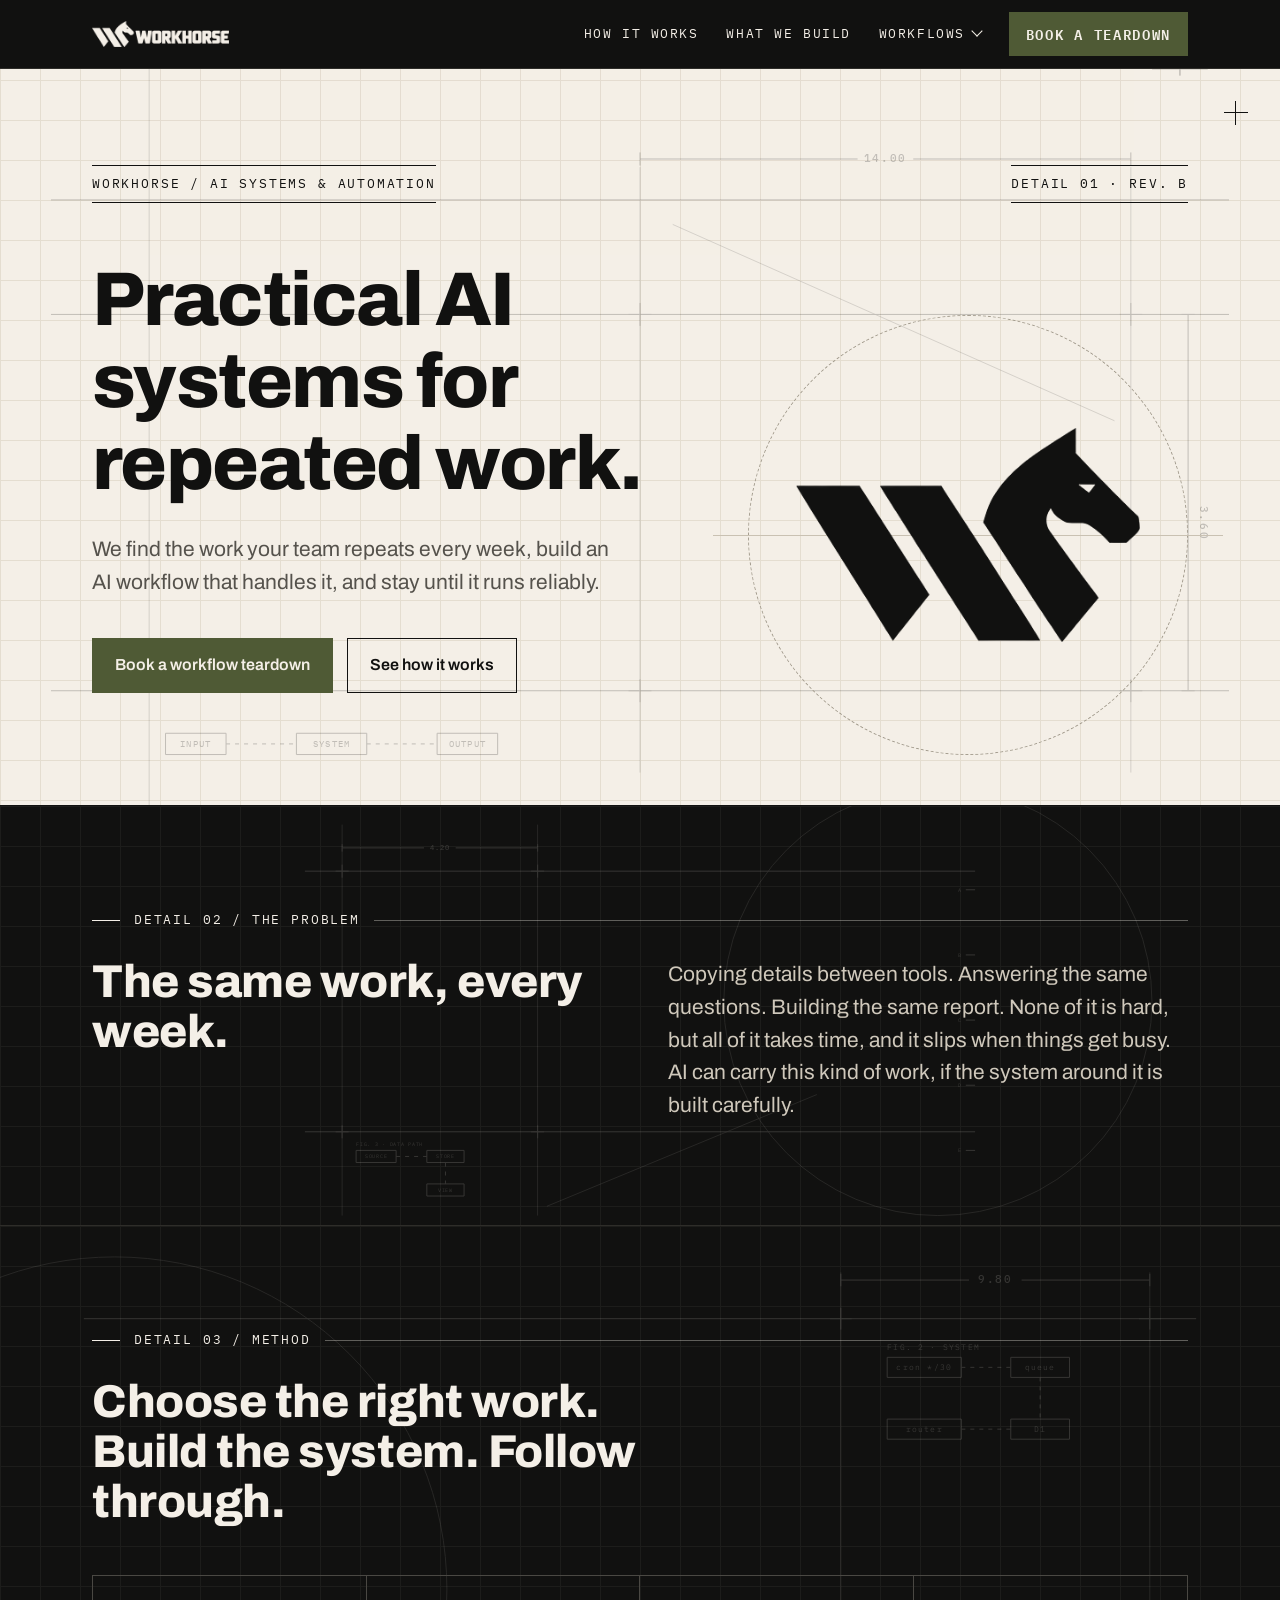
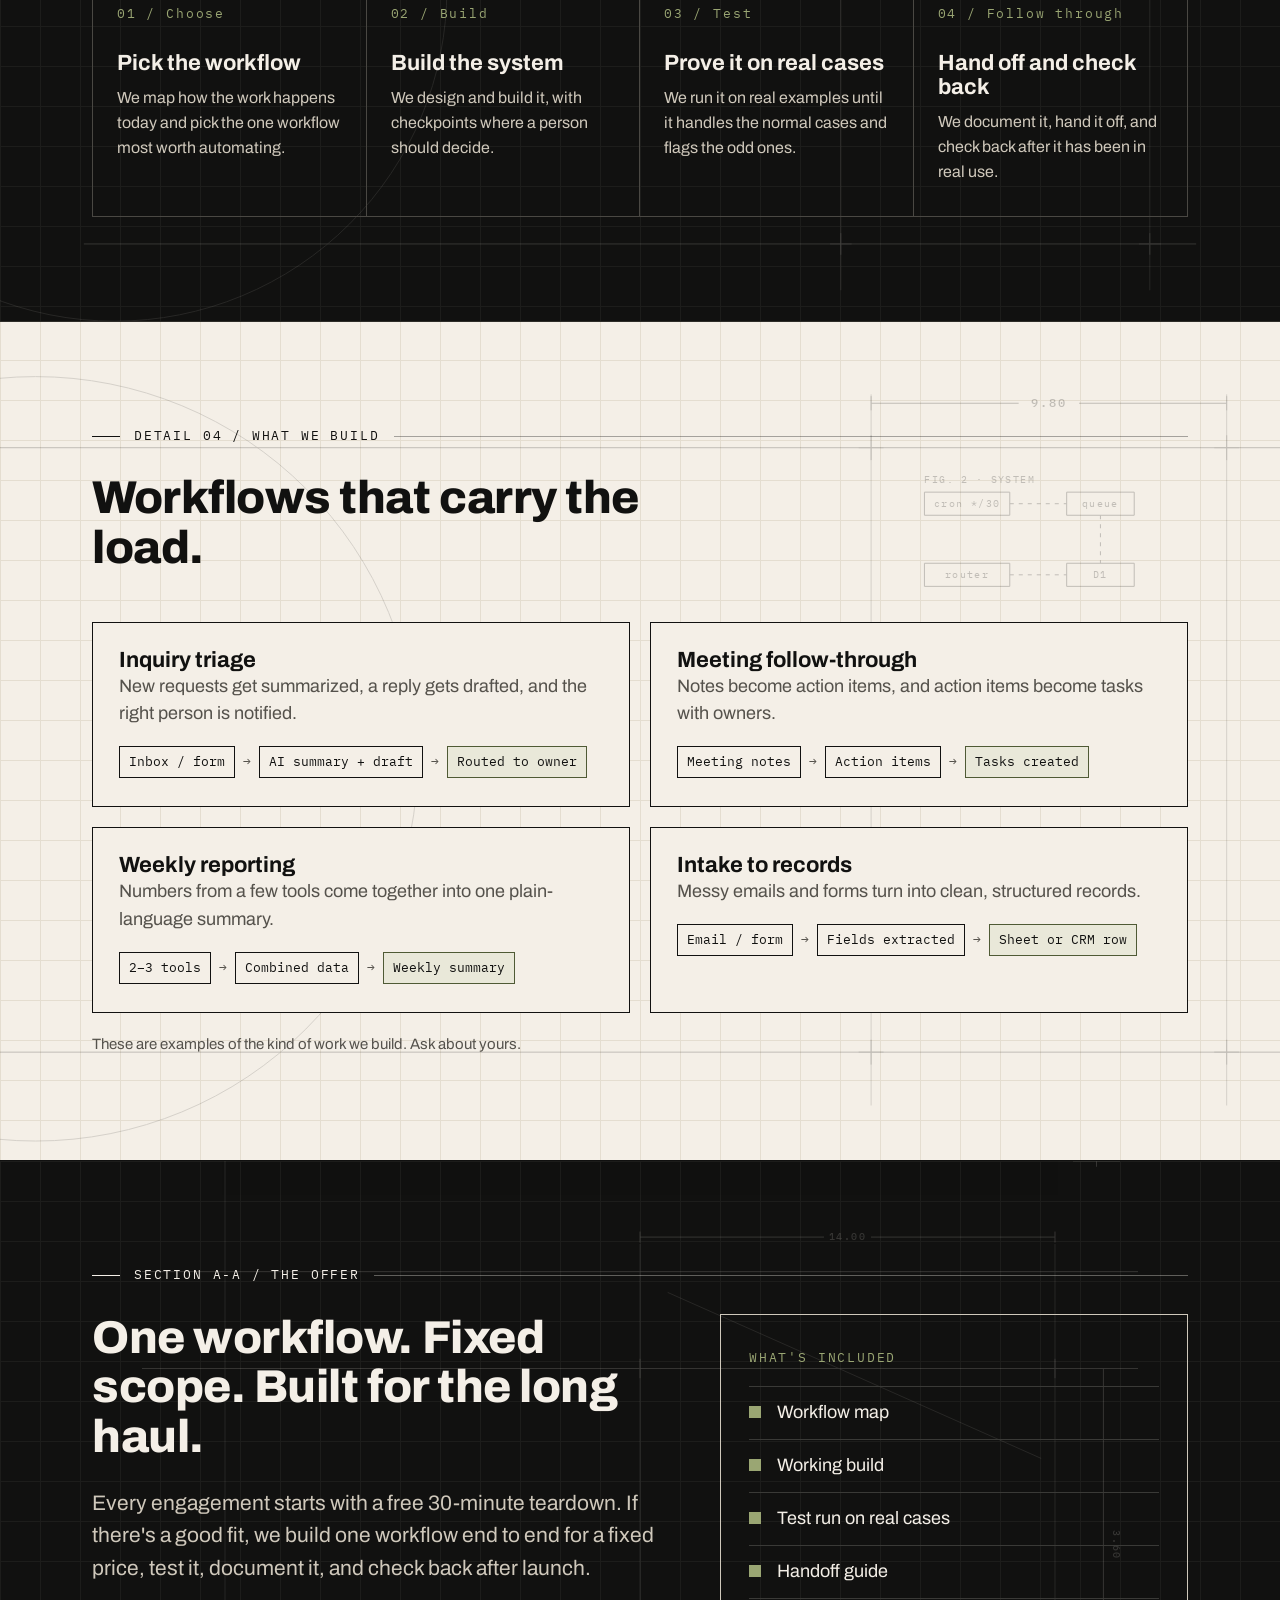
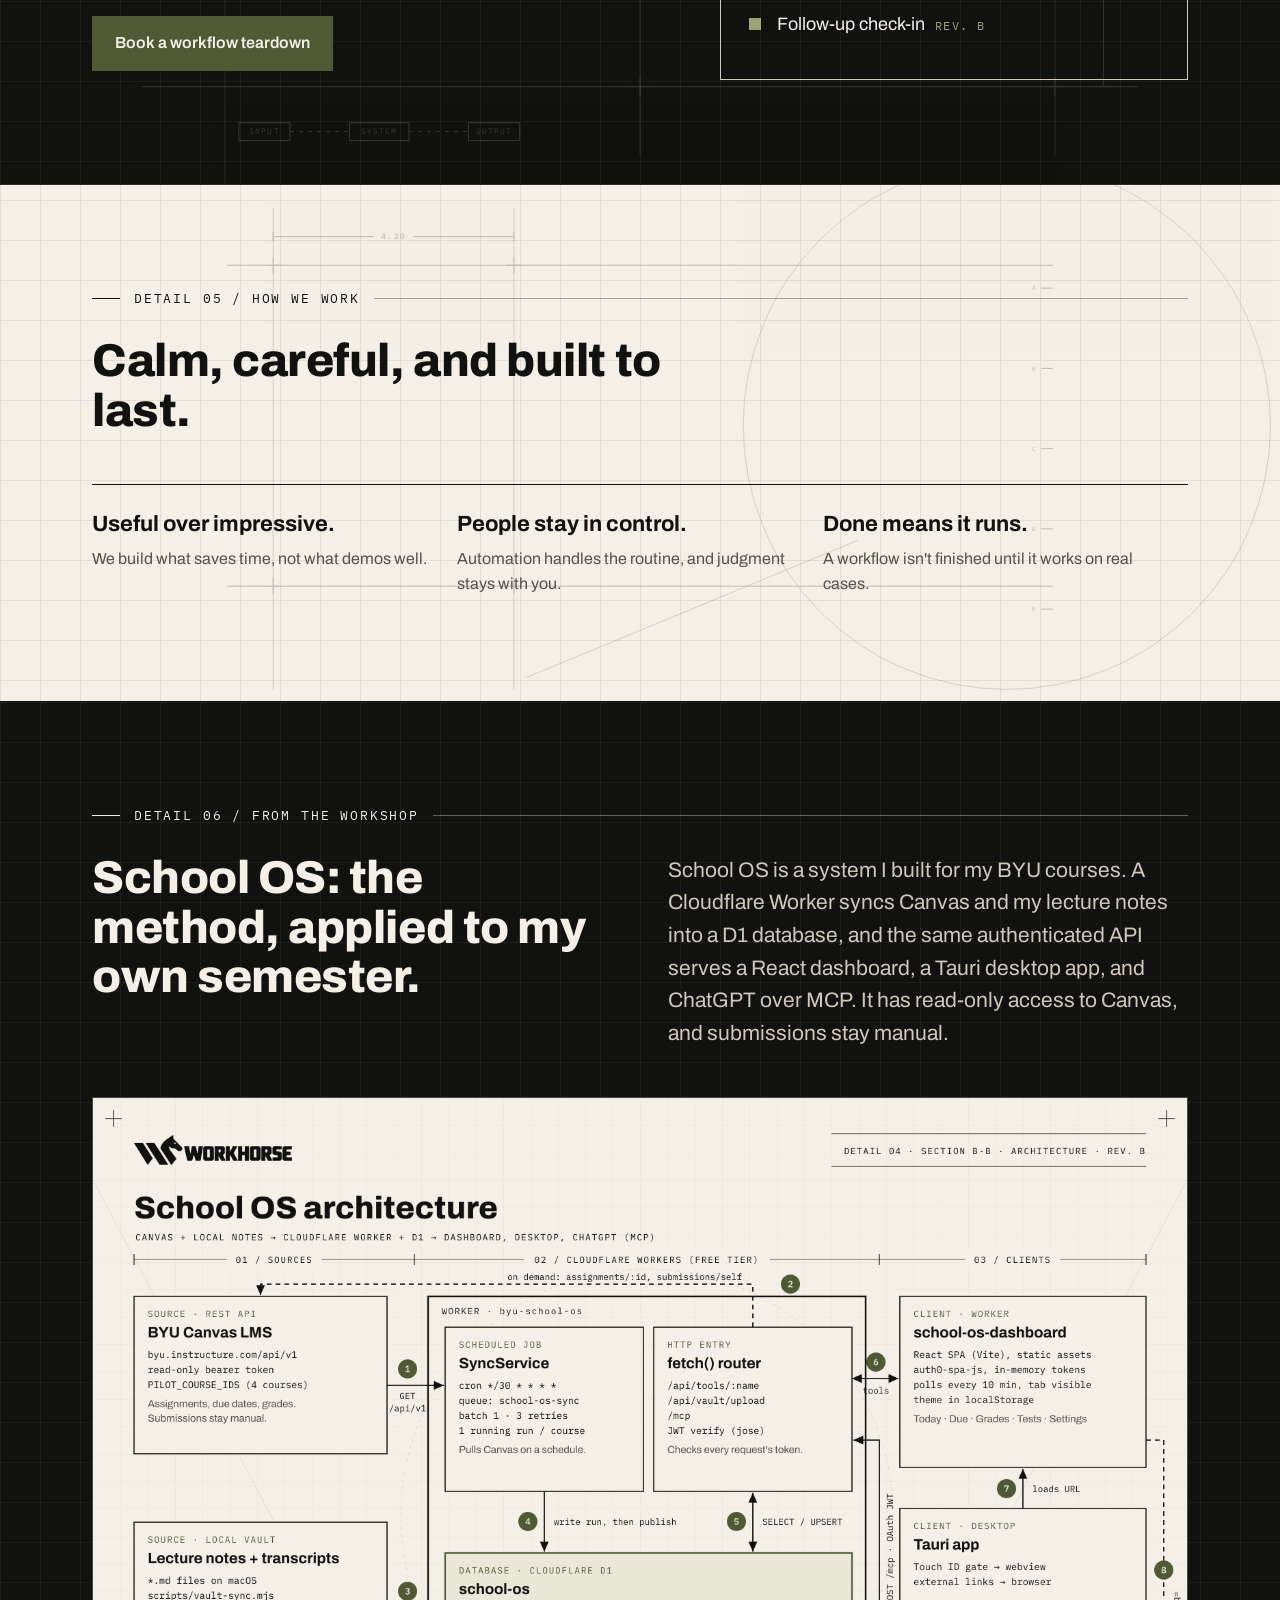
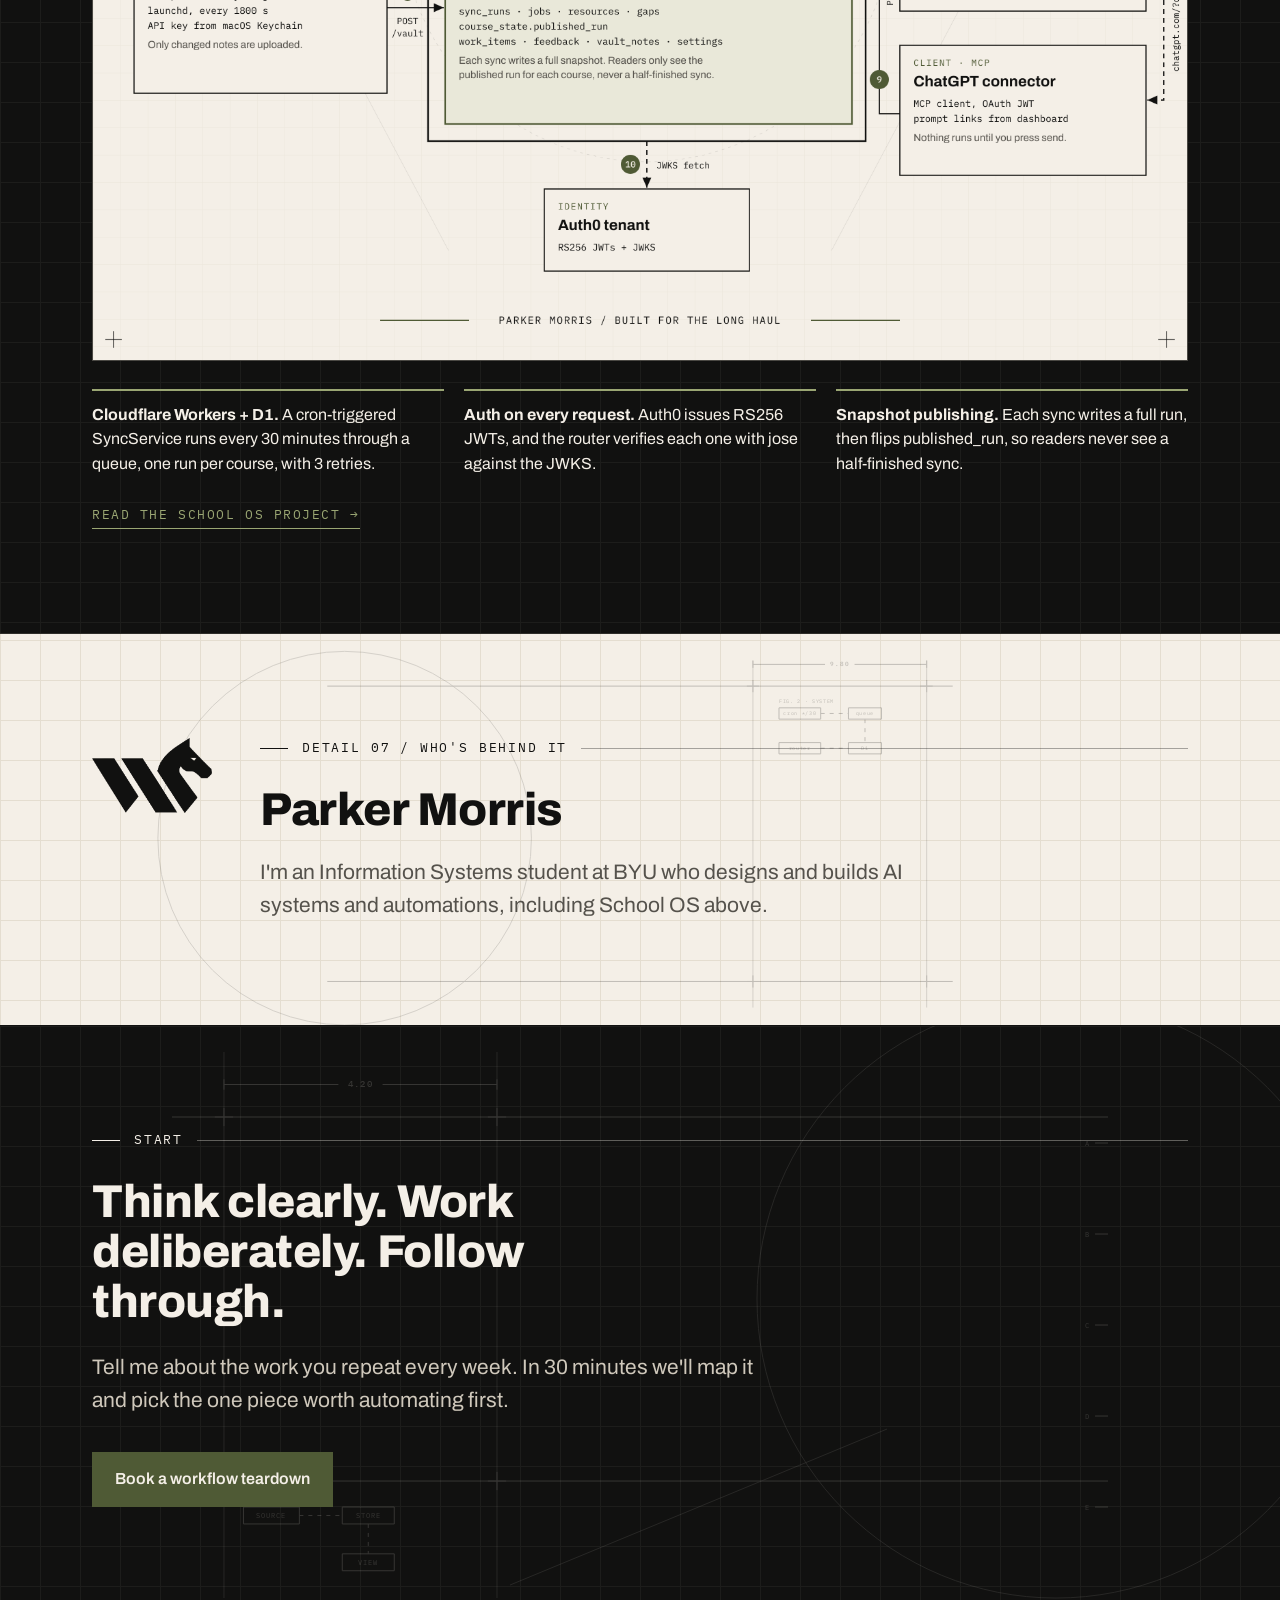
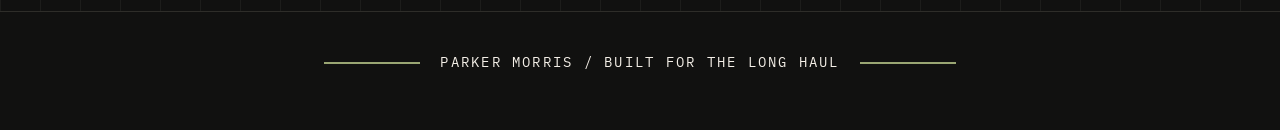
==== commit e951f29b: "Rename the Projects menu to Workflows Co-Authored-By: Claude Opus 5.5 (1M context) <noreply@anthropi" ====
--- a/index.html
+++ b/index.html
@@ -24,10 +24,10 @@
       <a href="index.html#method">How it works</a>
       <a href="index.html#builds">What we build</a>
       <details class="dd">
-        <summary>Projects</summary>
+        <summary>Workflows</summary>
         <div class="dd-menu">
           <a href="projects/school-os.html"><b>School OS <small>01</small></b><span>Canvas and lecture notes, synced into one dashboard, desktop app, and ChatGPT.</span></a>
-          <a href="projects/money-tracker.html"><b>Money Tracker <small>02</small></b><span>A personal iPhone spending tracker on Supabase and Plaid.</span></a>
+          <a href="projects/finance-os.html"><b>Finance OS <small>02</small></b><span>A personal iPhone spending tracker on Supabase and Plaid.</span></a>
         </div>
       </details>
       <a class="btn small" href="index.html#start">Book a teardown</a>
